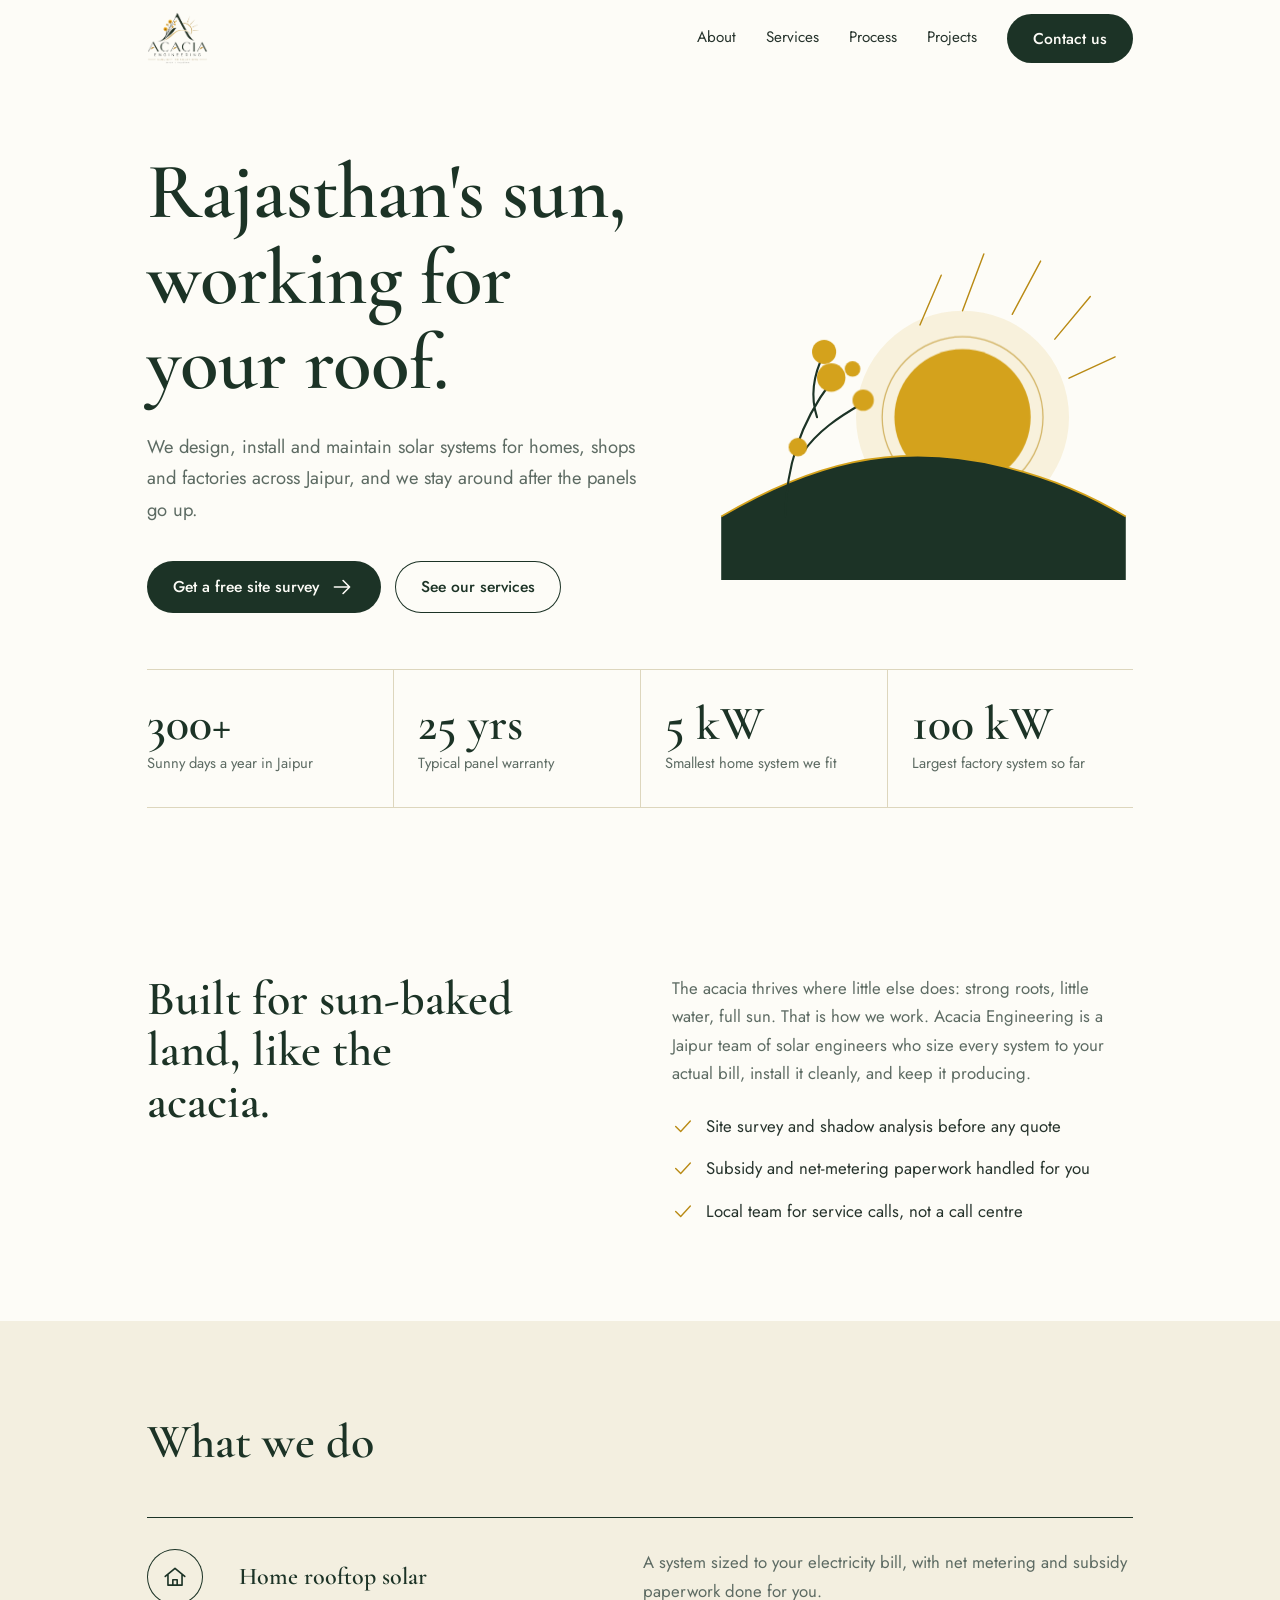
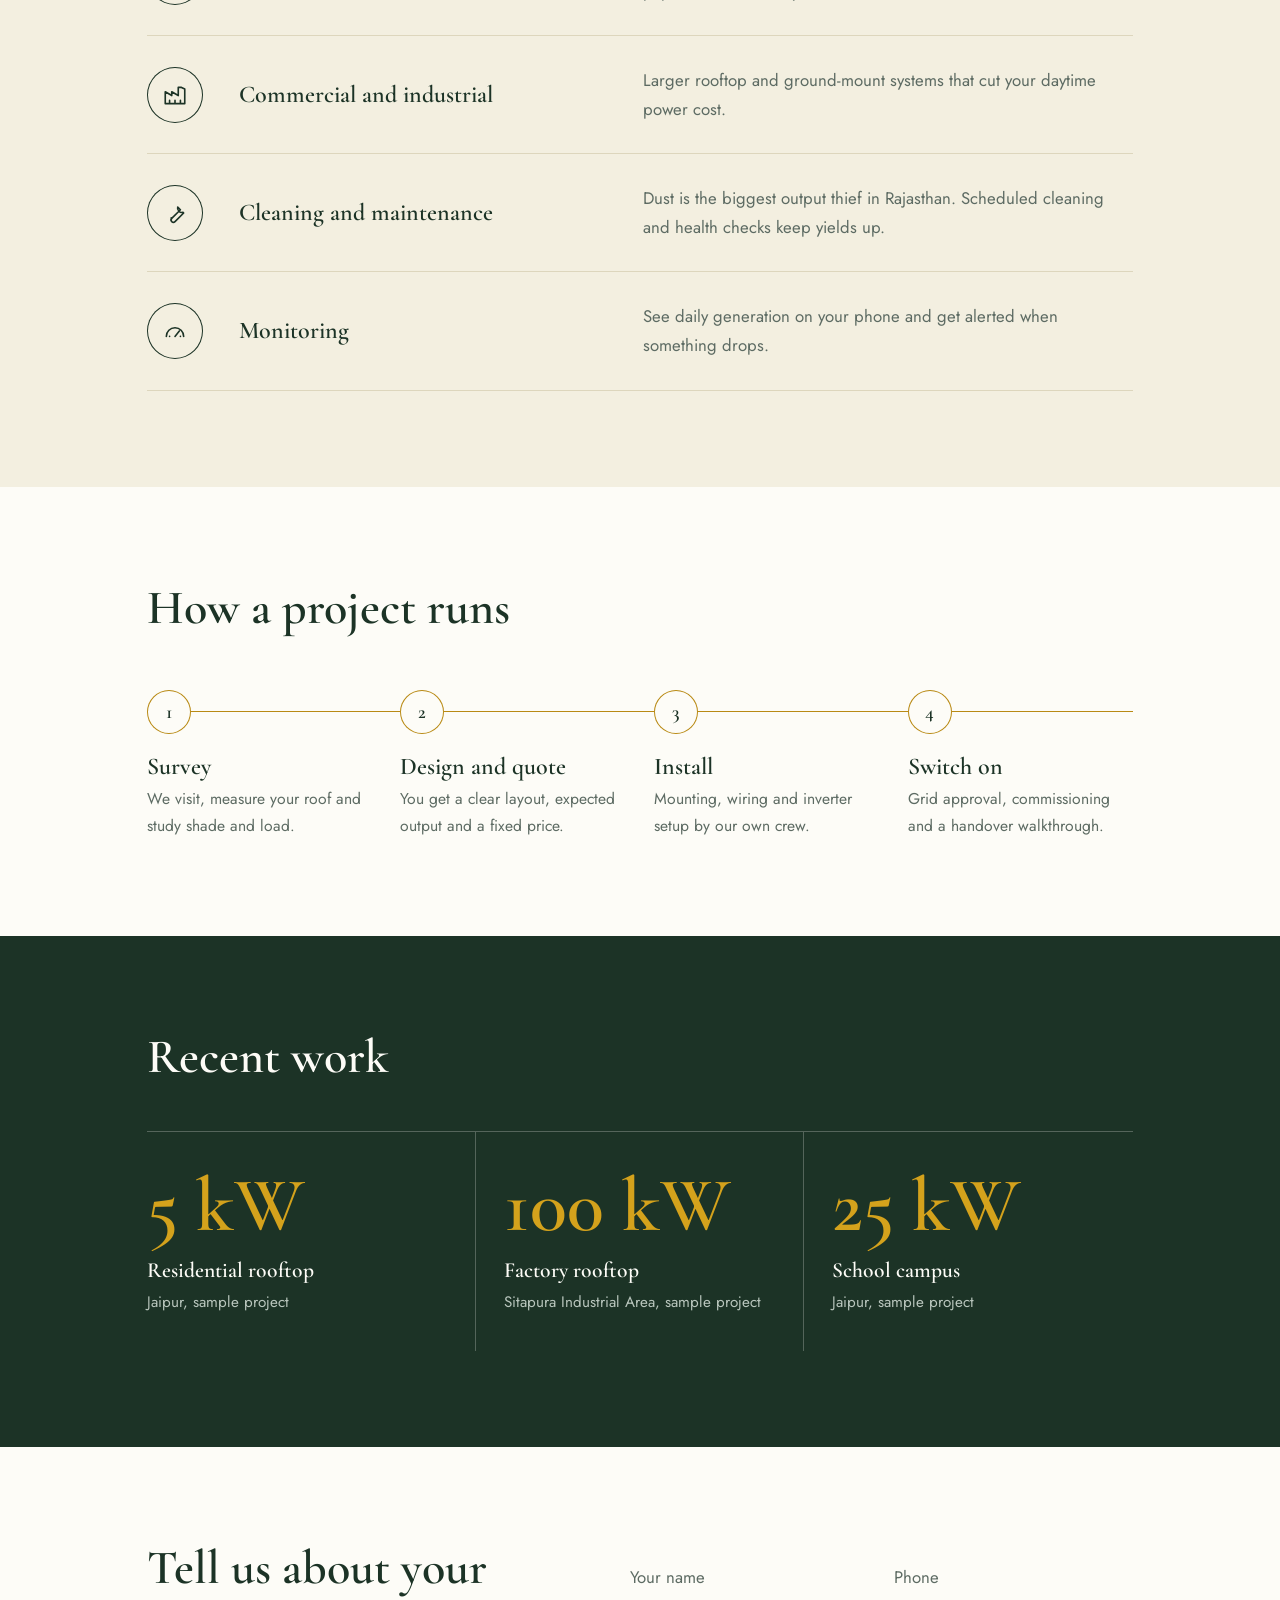
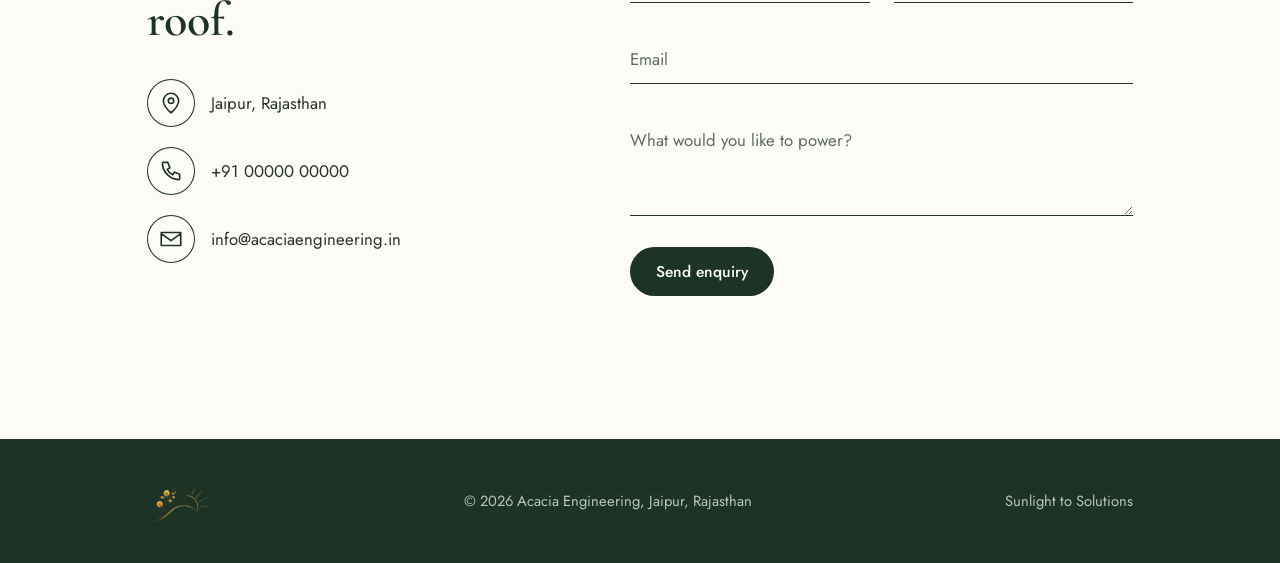
==== index.html @ 658b6051 "first commit" ====
<!doctype html>
<html lang="en">
  <head>
    <meta charset="UTF-8" />
    <meta name="viewport" content="width=device-width, initial-scale=1" />
    <title>Acacia Engineering | Solar Solutions in Jaipur</title>
    <meta
      name="description"
      content="Solar panel design, installation and maintenance in Jaipur, Rajasthan. Sunlight to Solutions."
    />
    <meta name="theme-color" content="#1c3326" />
    <link rel="icon" href="favicon.svg" type="image/svg+xml" />
    <link rel="icon" href="favicon.ico" sizes="any" />
    <link rel="icon" href="favicon-32.png" type="image/png" sizes="32x32" />
    <link rel="apple-touch-icon" href="logo.png" />
    <link rel="preconnect" href="https://fonts.googleapis.com" />
    <link rel="preconnect" href="https://fonts.gstatic.com" crossorigin />
    <link
      href="https://fonts.googleapis.com/css2?family=Cormorant+Garamond:wght@500;600;700&family=Jost:wght@400;500&display=swap"
      rel="stylesheet"
    />
    <style>
      :root {
        --green: #1c3326;
        --green2: #274635;
        --gold: #b98a14;
        --gold-l: #d4a21c;
        --cream: #fdfcf7;
        --sand: #f3efe0;
        --ink: #26332c;
        --muted: #5d6b63;
        --line: #ddd6bd;
        --serif: "Cormorant Garamond", Georgia, serif;
        --sans: "Jost", system-ui, sans-serif;
        --ease: cubic-bezier(0.2, 0.7, 0.2, 1);
      }
      * {
        box-sizing: border-box;
      }
      html {
        scroll-behavior: smooth;
        scroll-padding-top: 80px;
      }
      body {
        margin: 0;
        font: 400 1.05rem/1.7 var(--sans);
        color: var(--ink);
        background: var(--cream);
      }
      img {
        max-width: 100%;
      }
      a {
        color: inherit;
      }
      :focus-visible {
        outline: 2px solid var(--gold-l);
        outline-offset: 3px;
      }
      .wrap {
        max-width: 1140px;
        margin: auto;
        padding: 0 6%;
      }
      h1,
      h2,
      h3 {
        font-family: var(--serif);
        color: var(--green);
        line-height: 1.08;
        margin: 0;
      }
      h2 {
        font-size: clamp(2rem, 4vw, 3rem);
        font-weight: 600;
        max-width: 16ch;
      }
      h3 {
        font-size: 1.5rem;
        font-weight: 600;
      }
      section {
        padding: 96px 0;
      }
      svg.i {
        width: 26px;
        height: 26px;
        fill: none;
        stroke: currentColor;
        stroke-width: 1.5;
        stroke-linecap: round;
        stroke-linejoin: round;
      }

      /* header */
      header {
        position: fixed;
        inset: 0 0 auto 0;
        z-index: 10;
        transition:
          background 0.3s,
          box-shadow 0.3s;
      }
      header.solid {
        background: rgba(253, 252, 247, 0.88);
        backdrop-filter: blur(10px);
        box-shadow: 0 1px 0 var(--line);
      }
      .bar {
        display: flex;
        align-items: center;
        justify-content: space-between;
        height: 76px;
      }
      .bar img {
        height: 52px;
        width: auto;
        display: block;
      }
      nav {
        display: flex;
        align-items: center;
        gap: 30px;
      }
      nav a {
        text-decoration: none;
        font-size: 0.95rem;
        position: relative;
        padding: 4px 0;
      }
      nav a:not(.btn)::after {
        content: "";
        position: absolute;
        left: 0;
        bottom: 0;
        width: 100%;
        height: 1px;
        background: var(--gold);
        transform: scaleX(0);
        transform-origin: left;
        transition: transform 0.3s var(--ease);
      }
      nav a:not(.btn):hover::after {
        transform: scaleX(1);
      }
      .btn {
        display: inline-flex;
        align-items: center;
        gap: 10px;
        background: var(--green);
        color: var(--cream);
        padding: 13px 26px;
        border-radius: 999px;
        border: 0;
        font: 500 0.98rem var(--sans);
        text-decoration: none;
        cursor: pointer;
        transition:
          background 0.25s,
          transform 0.25s var(--ease);
      }
      .btn:hover {
        background: var(--gold);
        transform: translateY(-2px);
      }
      .btn.ghost {
        background: transparent;
        color: var(--green);
        box-shadow: inset 0 0 0 1px var(--green);
      }
      .btn.ghost:hover {
        background: var(--green);
        color: var(--cream);
      }
      .menu {
        display: none;
        background: none;
        border: 0;
        width: 44px;
        height: 44px;
        cursor: pointer;
        color: var(--green);
      }

      /* hero */
      #hero {
        padding: 150px 0 70px;
        overflow: hidden;
      }
      .hero-grid {
        display: grid;
        grid-template-columns: 1.1fr 0.9fr;
        gap: 40px;
        align-items: center;
      }
      #hero h1 {
        font-size: clamp(2.8rem, 6.2vw, 5.2rem);
        font-weight: 600;
        letter-spacing: -0.01em;
      }
      #hero p {
        max-width: 46ch;
        color: var(--muted);
        font-size: 1.15rem;
        margin: 24px 0 36px;
      }
      .cta {
        display: flex;
        flex-wrap: wrap;
        gap: 14px;
      }
      .in {
        opacity: 0;
        transform: translateY(18px);
        animation: in 0.9s var(--ease) forwards;
        animation-delay: calc(var(--d, 0) * 140ms + 200ms);
      }
      @keyframes in {
        to {
          opacity: 1;
          transform: none;
        }
      }
      .art {
        width: 100%;
        height: auto;
        display: block;
      }
      .art .sun {
        transform-origin: 50% 100%;
        animation: rise 2.2s var(--ease) 0.3s both;
      }
      @keyframes rise {
        from {
          transform: translateY(120px);
          opacity: 0;
        }
        to {
          transform: none;
          opacity: 1;
        }
      }
      .art .ray {
        stroke-dasharray: 90;
        stroke-dashoffset: 90;
        animation: draw 1s var(--ease) forwards;
        animation-delay: calc(1.6s + var(--r) * 90ms);
      }
      @keyframes draw {
        to {
          stroke-dashoffset: 0;
        }
      }
      .art .glow {
        animation: pulse 5s ease-in-out 3s infinite;
      }
      @keyframes pulse {
        50% {
          transform: scale(1.04);
          opacity: 0.8;
        }
      }
      .art .glow,
      .art .sun {
        transform-box: fill-box;
      }
      .art .stem {
        stroke-dasharray: 400;
        stroke-dashoffset: 400;
        animation: draw 2s var(--ease) 1s forwards;
      }
      .art .bud {
        transform-box: fill-box;
        transform-origin: center;
        animation: pop 0.6s var(--ease) both;
        animation-delay: calc(2s + var(--b) * 160ms);
      }
      @keyframes pop {
        from {
          transform: scale(0);
        }
        to {
          transform: scale(1);
        }
      }

      /* stats */
      .stats {
        display: grid;
        grid-template-columns: repeat(4, 1fr);
        border-top: 1px solid var(--line);
        border-bottom: 1px solid var(--line);
      }
      .stat {
        padding: 30px 24px;
        border-left: 1px solid var(--line);
      }
      .stat:first-child {
        border-left: 0;
        padding-left: 0;
      }
      .stat b {
        display: block;
        font: 600 clamp(2rem, 4vw, 3rem)/1 var(--serif);
        color: var(--green);
      }
      .stat span {
        font-size: 0.92rem;
        color: var(--muted);
      }

      /* about */
      .about {
        display: grid;
        grid-template-columns: 1fr 1fr;
        gap: 64px;
        align-items: start;
      }
      .about p {
        color: var(--muted);
        margin: 0 0 24px;
      }
      .ticks {
        list-style: none;
        margin: 0;
        padding: 0;
        display: grid;
        gap: 14px;
      }
      .ticks li {
        display: flex;
        gap: 12px;
        align-items: flex-start;
      }
      .ticks svg {
        flex: none;
        width: 22px;
        height: 22px;
        margin-top: 3px;
        color: var(--gold);
      }

      /* services */
      #services {
        background: var(--sand);
      }
      .head {
        display: flex;
        justify-content: space-between;
        align-items: end;
        gap: 30px;
        margin-bottom: 48px;
      }
      .rows {
        border-top: 1px solid var(--green);
      }
      .row {
        display: grid;
        grid-template-columns: 64px 1fr 1.3fr;
        gap: 28px;
        align-items: center;
        padding: 30px 0;
        border-bottom: 1px solid var(--line);
        position: relative;
      }
      .row::before {
        content: "";
        position: absolute;
        left: 0;
        bottom: -1px;
        height: 2px;
        width: 100%;
        background: var(--gold);
        transform: scaleX(0);
        transform-origin: left;
        transition: transform 0.5s var(--ease);
      }
      .row:hover::before {
        transform: scaleX(1);
      }
      .ico {
        width: 56px;
        height: 56px;
        border-radius: 50%;
        display: grid;
        place-items: center;
        color: var(--green);
        box-shadow: inset 0 0 0 1px var(--green);
        transition:
          background 0.3s,
          color 0.3s,
          transform 0.4s var(--ease);
      }
      .row:hover .ico {
        background: var(--green);
        color: var(--gold-l);
        transform: rotate(-8deg) scale(1.06);
      }
      .row p {
        margin: 0;
        color: var(--muted);
      }

      /* process */
      .steps {
        display: grid;
        grid-template-columns: repeat(4, 1fr);
        gap: 28px;
        position: relative;
        margin-top: 56px;
      }
      .steps::before {
        content: "";
        position: absolute;
        top: 21px;
        left: 0;
        height: 1px;
        width: 100%;
        background: var(--gold);
        transform: scaleX(0);
        transform-origin: left;
        transition: transform 1.6s var(--ease);
      }
      .steps.go::before {
        transform: scaleX(1);
      }
      .dot {
        width: 44px;
        height: 44px;
        border-radius: 50%;
        background: var(--cream);
        box-shadow: inset 0 0 0 1px var(--gold);
        display: grid;
        place-items: center;
        font: 600 1.2rem var(--serif);
        color: var(--green);
        position: relative;
        margin-bottom: 20px;
      }
      .step p {
        margin: 6px 0 0;
        color: var(--muted);
        font-size: 0.98rem;
      }

      /* projects */
      #projects {
        background: var(--green);
        color: var(--cream);
      }
      #projects h2 {
        color: var(--cream);
      }
      .proj {
        display: grid;
        grid-template-columns: repeat(3, 1fr);
        gap: 0;
        margin-top: 48px;
        border-top: 1px solid rgba(253, 252, 247, 0.25);
      }
      .p {
        padding: 36px 28px 36px 0;
        border-right: 1px solid rgba(253, 252, 247, 0.25);
        padding-left: 28px;
      }
      .p:first-child {
        padding-left: 0;
      }
      .p:last-child {
        border-right: 0;
      }
      .p b {
        display: block;
        font: 600 clamp(3rem, 6vw, 4.8rem)/1 var(--serif);
        color: var(--gold-l);
        transition: transform 0.5s var(--ease);
      }
      .p:hover b {
        transform: translateX(8px);
      }
      .p h3 {
        color: var(--cream);
        margin: 14px 0 4px;
        font-size: 1.35rem;
      }
      .p span {
        color: #b9c6bd;
        font-size: 0.95rem;
      }

      /* contact */
      .contact {
        display: grid;
        grid-template-columns: 0.9fr 1.1fr;
        gap: 72px;
      }
      .info {
        list-style: none;
        padding: 0;
        margin: 32px 0 0;
        display: grid;
        gap: 20px;
      }
      .info li {
        display: flex;
        gap: 16px;
        align-items: center;
      }
      .info .ico {
        width: 48px;
        height: 48px;
        flex: none;
      }
      .info a {
        text-decoration: none;
      }
      .info a:hover {
        color: var(--gold);
      }
      form {
        display: grid;
        gap: 22px;
      }
      .f {
        position: relative;
      }
      .f input,
      .f textarea {
        width: 100%;
        padding: 22px 0 8px;
        border: 0;
        border-bottom: 1px solid var(--green);
        background: transparent;
        font: inherit;
        color: var(--ink);
        border-radius: 0;
      }
      .f textarea {
        resize: vertical;
        min-height: 110px;
      }
      .f label {
        position: absolute;
        left: 0;
        top: 20px;
        color: var(--muted);
        pointer-events: none;
        transition: all 0.25s var(--ease);
      }
      .f input:focus + label,
      .f textarea:focus + label,
      .f input:not(:placeholder-shown) + label,
      .f textarea:not(:placeholder-shown) + label {
        top: 0;
        font-size: 0.78rem;
        color: var(--gold);
      }
      .f input:focus,
      .f textarea:focus {
        outline: 0;
        border-bottom-color: var(--gold-l);
        box-shadow: 0 1px 0 var(--gold-l);
      }
      .two {
        display: grid;
        grid-template-columns: 1fr 1fr;
        gap: 24px;
      }
      .hp {
        position: absolute;
        left: -9999px;
      }
      #status {
        min-height: 1.6em;
        font-size: 0.98rem;
      }
      #status.ok {
        color: #2c6a43;
        animation: in 0.5s var(--ease);
      }
      #status.err {
        color: #a33b2f;
      }
      .btn[disabled] {
        opacity: 0.7;
        cursor: wait;
      }
      .spin {
        width: 16px;
        height: 16px;
        border: 2px solid rgba(255, 255, 255, 0.4);
        border-top-color: #fff;
        border-radius: 50%;
        animation: s 0.7s linear infinite;
        display: none;
      }
      .btn[disabled] .spin {
        display: inline-block;
      }
      @keyframes s {
        to {
          transform: rotate(360deg);
        }
      }

      footer {
        background: var(--green);
        color: #b9c6bd;
        padding: 40px 0;
        font-size: 0.92rem;
      }
      .foot {
        display: flex;
        justify-content: space-between;
        align-items: center;
        gap: 20px;
        flex-wrap: wrap;
      }
      .foot img {
        height: 44px;
        border-radius: 8px;
      }

      @media (max-width: 860px) {
        section {
          padding: 72px 0;
        }
        .menu {
          display: block;
        }
        nav {
          position: fixed;
          inset: 76px 0 auto 0;
          background: var(--cream);
          flex-direction: column;
          padding: 24px 6% 32px;
          gap: 20px;
          align-items: flex-start;
          border-bottom: 1px solid var(--line);
          transform: translateY(-130%);
          transition: transform 0.4s var(--ease);
        }
        nav.open {
          transform: none;
        }
        .hero-grid,
        .about,
        .contact {
          grid-template-columns: 1fr;
          gap: 40px;
        }
        #hero {
          padding-top: 120px;
        }
        .art {
          max-width: 420px;
          margin: auto;
        }
        .stats {
          grid-template-columns: 1fr 1fr;
        }
        .stat:nth-child(3) {
          border-left: 0;
          padding-left: 0;
        }
        .stat:nth-child(n + 3) {
          border-top: 1px solid var(--line);
        }
        .row {
          grid-template-columns: 56px 1fr;
          gap: 6px 20px;
        }
        .row p {
          grid-column: 2;
        }
        .steps {
          grid-template-columns: 1fr 1fr;
          gap: 36px 24px;
        }
        .steps::before {
          display: none;
        }
        .proj {
          grid-template-columns: 1fr;
        }
        .p {
          border-right: 0;
          border-bottom: 1px solid rgba(253, 252, 247, 0.25);
          padding: 28px 0;
        }
        .p:last-child {
          border-bottom: 0;
        }
        .two {
          grid-template-columns: 1fr;
        }
      }
      @media (prefers-reduced-motion: reduce) {
        *,
        *::before,
        *::after {
          animation: none !important;
          transition: none !important;
        }
        .in {
          opacity: 1;
          transform: none;
        }
        .art .ray,
        .art .stem {
          stroke-dashoffset: 0;
        }
        .steps::before {
          transform: none;
        }
      }
    </style>
  </head>
  <body>
    <header id="hdr">
      <div class="wrap bar">
        <a href="#hero" aria-label="Acacia Engineering home"
          ><img src="logo.png" alt="Acacia Engineering"
        /></a>
        <button
          class="menu"
          id="menu"
          aria-label="Open menu"
          aria-expanded="false"
        >
          <svg class="i" viewBox="0 0 24 24"><path d="M4 8h16M4 16h16" /></svg>
        </button>
        <nav id="nav"></nav>
      </div>
    </header>
    <main id="app"></main>
    <footer><div class="wrap foot" id="foot"></div></footer>

    <script>
      const WEB3FORMS_KEY = "256cba54-1b50-4651-88a6-61277aab19a9"; // free key from web3forms.com

      const ICON = {
        home: '<path d="M3 11.5 12 4l9 7.5M5.5 10v9.5h13V10M10 19.5v-5h4v5"/>',
        factory:
          '<path d="M3 20V9l6 3.5V9l6 3.5V5h3l3 1.5V20zM7 20v-3M12 20v-3M17 20v-3"/>',
        wrench:
          '<path d="M14.5 6.5a4 4 0 0 0 4.9 4.9L20 12l-8 8a2.1 2.1 0 0 1-3-3l8-8zM8.5 16.5l.01 0"/>',
        gauge: '<path d="M4 17a8 8 0 1 1 16 0M12 17l4-5M7 17h.01M17 17h.01"/>',
        pin: '<path d="M12 21s7-5.6 7-11a7 7 0 0 0-14 0c0 5.4 7 11 7 11zM12 12.5a2.5 2.5 0 1 0 0-5 2.5 2.5 0 0 0 0 5z"/>',
        phone:
          '<path d="M5 4h4l2 5-2.5 1.5a11 11 0 0 0 5 5L15 13l5 2v4a1 1 0 0 1-1 1A16 16 0 0 1 4 5a1 1 0 0 1 1-1z"/>',
        mail: '<path d="M3 6h18v12H3zM3 7l9 6.5L21 7"/>',
        check: '<path d="M4 12.5 9.5 18 20 6.5"/>',
        arrow: '<path d="M5 12h14M13 6l6 6-6 6"/>',
      };
      const ic = (n) =>
        `<svg class="i" viewBox="0 0 24 24" aria-hidden="true">${ICON[n] || ""}</svg>`;
      const esc = (s) =>
        String(s).replace(
          /[&<>"]/g,
          (c) => ({ "&": "&amp;", "<": "&lt;", ">": "&gt;", '"': "&quot;" })[c],
        );

      fetch("content.json")
        .then((r) => r.json())
        .then(build)
        .catch((e) => {
          document.getElementById("app").innerHTML =
            '<p class="wrap" style="padding-top:140px">Could not load content.json. Open the site through a web server, not by double-clicking the file.</p>';
          console.error(e);
        });

      const rays = [
        [300, 140, 330, 70],
        [360, 120, 390, 40],
        [430, 125, 470, 50],
        [490, 160, 540, 100],
        [510, 215, 575, 185],
      ];
      const art = `<svg class="art" viewBox="0 0 600 560" role="img" aria-label="Sun rising over a hill with acacia blossoms">
 <circle class="glow" cx="360" cy="330" r="150" fill="#d4a21c" opacity=".12"/>
 <g class="sun"><circle cx="360" cy="330" r="96" fill="#d4a21c"/><circle cx="360" cy="330" r="96" fill="none" stroke="#b98a14" stroke-width="1.5" transform="scale(1.18)" transform-origin="360 330" opacity=".6"/></g>
 ${rays.map((r, i) => `<line class="ray" style="--r:${i}" x1="${r[0]}" y1="${r[1] + 60}" x2="${r[2]}" y2="${r[3] + 60}" stroke="#b98a14" stroke-width="2" stroke-linecap="round"/>`).join("")}
 <path d="M20 470C140 400 260 360 420 400c70 18 120 40 170 70V560H20z" fill="#1c3326"/>
 <path d="M20 470C140 400 260 360 420 400c70 18 120 40 170 70" fill="none" stroke="#d4a21c" stroke-width="2.5"/>
 <path class="stem" d="M110 470C112 400 130 340 175 280M135 380c20-30 50-50 85-70M155 330c-10-30-5-60 10-90" fill="none" stroke="#1c3326" stroke-width="3" stroke-linecap="round"/>
 ${[
   [175, 274, 20],
   [220, 306, 15],
   [165, 238, 17],
   [128, 372, 13],
   [205, 262, 11],
 ]
   .map(
     (b, i) =>
       `<circle class="bud" style="--b:${i}" cx="${b[0]}" cy="${b[1]}" r="${b[2]}" fill="#d4a21c"/>`,
   )
   .join("")}
</svg>`;

      function build(d) {
        const c = d.company;
        document.title = `${c.name} | ${c.tagline}`;
        const S = [
          {
            id: "hero",
            html: `<div class="wrap hero-grid"><div>
     <h1 class="in" style="--d:0">${esc(d.hero.title)}</h1>
     <p class="in" style="--d:1">${esc(d.hero.subtitle)}</p>
     <div class="cta in" style="--d:2"><a class="btn" href="#contact">${esc(d.hero.cta)} ${ic("arrow")}</a><a class="btn ghost" href="#services">${esc(d.hero.cta2)}</a></div></div>
     <div>${art}</div></div>
     <div class="wrap" style="margin-top:56px"><div class="stats">${d.stats.map((s) => `<div class="stat"><b data-to="${s.value}" data-suf="${esc(s.suffix)}">0${esc(s.suffix)}</b><span>${esc(s.label)}</span></div>`).join("")}</div></div>`,
          },
          {
            id: "about",
            nav: "About",
            html: `<div class="wrap about"><h2>${esc(d.about.title)}</h2><div><p>${esc(d.about.text)}</p><ul class="ticks">${d.about.points.map((p) => `<li>${ic("check")}<span>${esc(p)}</span></li>`).join("")}</ul></div></div>`,
          },
          {
            id: "services",
            nav: "Services",
            html: `<div class="wrap"><div class="head"><h2>${esc(d.services.title)}</h2></div><div class="rows">${d.services.items.map((i) => `<div class="row"><div class="ico">${ic(i.icon)}</div><h3>${esc(i.name)}</h3><p>${esc(i.desc)}</p></div>`).join("")}</div></div>`,
          },
          {
            id: "process",
            nav: "Process",
            html: `<div class="wrap"><h2>${esc(d.process.title)}</h2><div class="steps" id="steps">${d.process.items.map((s, i) => `<div class="step"><div class="dot">${i + 1}</div><h3>${esc(s.name)}</h3><p>${esc(s.desc)}</p></div>`).join("")}</div></div>`,
          },
          {
            id: "projects",
            nav: "Projects",
            html: `<div class="wrap"><h2>${esc(d.projects.title)}</h2><div class="proj">${d.projects.items.map((p) => `<div class="p"><b>${esc(p.size)}</b><h3>${esc(p.name)}</h3><span>${esc(p.detail)}</span></div>`).join("")}</div></div>`,
          },
          {
            id: "contact",
            nav: "Contact",
            html: `<div class="wrap contact"><div><h2>Tell us about your roof.</h2>
     <ul class="info"><li><span class="ico">${ic("pin")}</span><span>${esc(c.location)}</span></li>
     <li><span class="ico">${ic("phone")}</span><a href="tel:${esc(c.phone.replace(/\s/g, ""))}">${esc(c.phone)}</a></li>
     <li><span class="ico">${ic("mail")}</span><a href="mailto:${esc(c.email)}">${esc(c.email)}</a></li></ul></div>
     <form id="form" novalidate>
      <div class="two"><div class="f"><input id="n" name="name" placeholder=" " required autocomplete="name"><label for="n">Your name</label></div>
      <div class="f"><input id="p" name="phone" placeholder=" " autocomplete="tel"><label for="p">Phone</label></div></div>
      <div class="f"><input id="e" name="email" type="email" placeholder=" " required autocomplete="email"><label for="e">Email</label></div>
      <div class="f"><textarea id="m" name="message" placeholder=" " required></textarea><label for="m">What would you like to power?</label></div>
      <input class="hp" type="checkbox" name="botcheck" tabindex="-1" autocomplete="off" aria-hidden="true">
      <div><button class="btn" type="submit"><span class="spin"></span><span id="bt">Send enquiry</span></button></div>
      <div id="status" role="status" aria-live="polite"></div></form></div>`,
          },
        ];
        const app = document.getElementById("app");
        S.forEach((s) => {
          const el = document.createElement("section");
          el.id = s.id;
          el.innerHTML = s.html;
          app.appendChild(el);
        });
        document.getElementById("nav").innerHTML =
          S.filter((s) => s.nav && s.id !== "contact")
            .map((s) => `<a href="#${s.id}">${s.nav}</a>`)
            .join("") + `<a class="btn" href="#contact">Contact us</a>`;
        document.getElementById("foot").innerHTML =
          `<img src="mark.png" alt=""><span>© ${new Date().getFullYear()} ${esc(c.name)}, ${esc(c.location)}</span><span>${esc(c.tagline)}</span>`;
        wire();
      }

      function wire() {
        const hdr = document.getElementById("hdr"),
          nav = document.getElementById("nav"),
          menu = document.getElementById("menu");
        const onS = () => hdr.classList.toggle("solid", scrollY > 20);
        onS();
        addEventListener("scroll", onS, { passive: true });
        menu.onclick = () => {
          const o = nav.classList.toggle("open");
          menu.setAttribute("aria-expanded", o);
        };
        nav.addEventListener("click", (e) => {
          if (e.target.closest("a")) nav.classList.remove("open");
        });

        // count-up stats once visible
        const reduce = matchMedia("(prefers-reduced-motion: reduce)").matches;
        const io = new IntersectionObserver(
          (es) =>
            es.forEach((en) => {
              if (!en.isIntersecting) return;
              io.unobserve(en.target);
              if (en.target.id === "steps") {
                en.target.classList.add("go");
                return;
              }
              const el = en.target,
                to = +el.dataset.to,
                suf = el.dataset.suf;
              if (reduce) {
                el.textContent = to + suf;
                return;
              }
              const t0 = performance.now();
              (function f(t) {
                const p = Math.min((t - t0) / 1400, 1);
                el.textContent =
                  Math.round(to * (1 - Math.pow(1 - p, 3))) + suf;
                if (p < 1) requestAnimationFrame(f);
              })(t0);
            }),
          { threshold: 0.6 },
        );
        document.querySelectorAll("[data-to]").forEach((e) => io.observe(e));
        io.observe(document.getElementById("steps"));
        document.getElementById("form").addEventListener("submit", send);
      }

      async function send(e) {
        e.preventDefault();
        const f = e.target,
          st = document.getElementById("status"),
          b = f.querySelector("button"),
          bt = document.getElementById("bt");
        st.className = "";
        if (
          !f.name.value.trim() ||
          !f.email.checkValidity() ||
          !f.email.value ||
          !f.message.value.trim()
        ) {
          st.className = "err";
          st.textContent =
            "Please add your name, a valid email and a short message.";
          return;
        }
        const data = Object.fromEntries(new FormData(f));
        data.access_key = WEB3FORMS_KEY;
        data.subject = "New enquiry from acaciaengineering.in";
        b.disabled = true;
        bt.textContent = "Sending";
        try {
          const r = await fetch("https://api.web3forms.com/submit", {
            method: "POST",
            headers: { "Content-Type": "application/json" },
            body: JSON.stringify(data),
          });
          const j = await r.json();
          if (j.success) {
            st.className = "ok";
            st.textContent =
              "Thank you. We have your enquiry and will call you within one working day.";
            f.reset();
          } else {
            st.className = "err";
            st.textContent =
              "The message did not send. Please email us directly.";
          }
        } catch (_) {
          st.className = "err";
          st.textContent =
            "No connection. Please check your internet and try again.";
        }
        b.disabled = false;
        bt.textContent = "Send enquiry";
      }
    </script>
  </body>
</html>
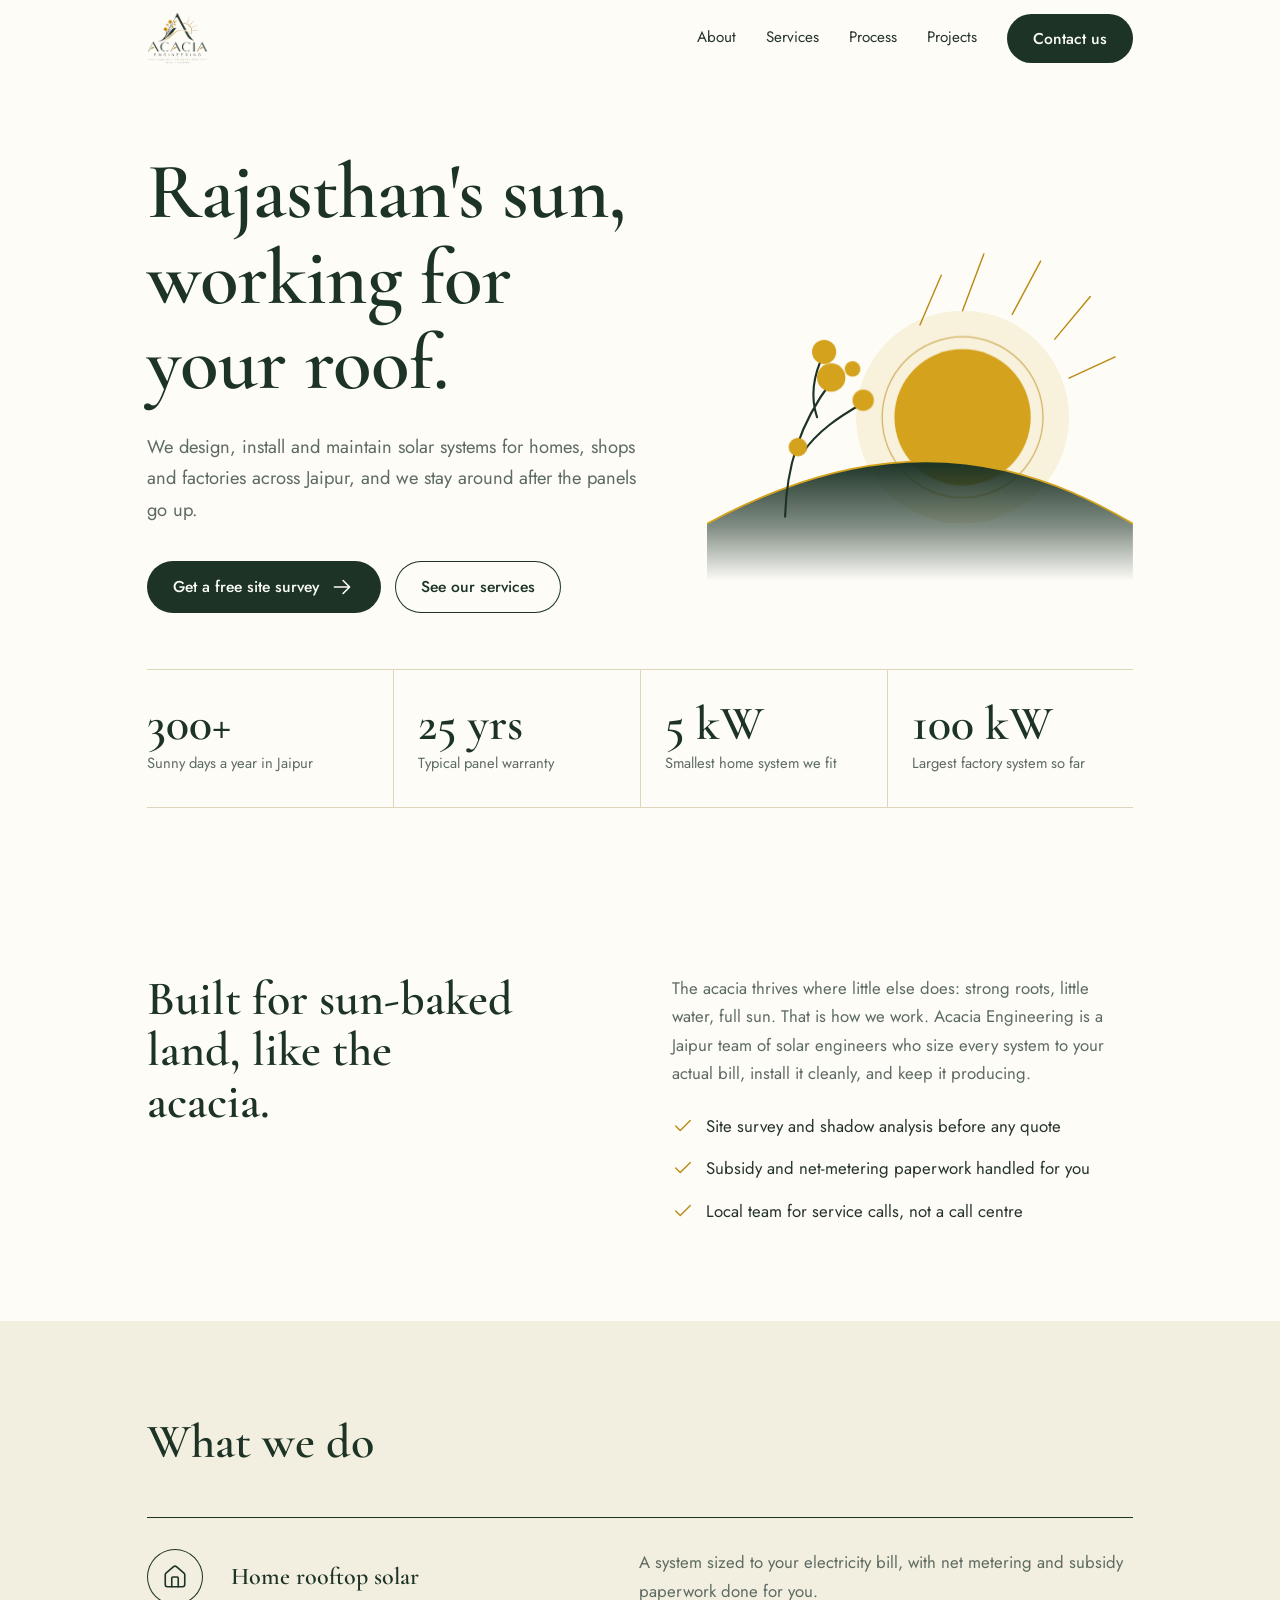
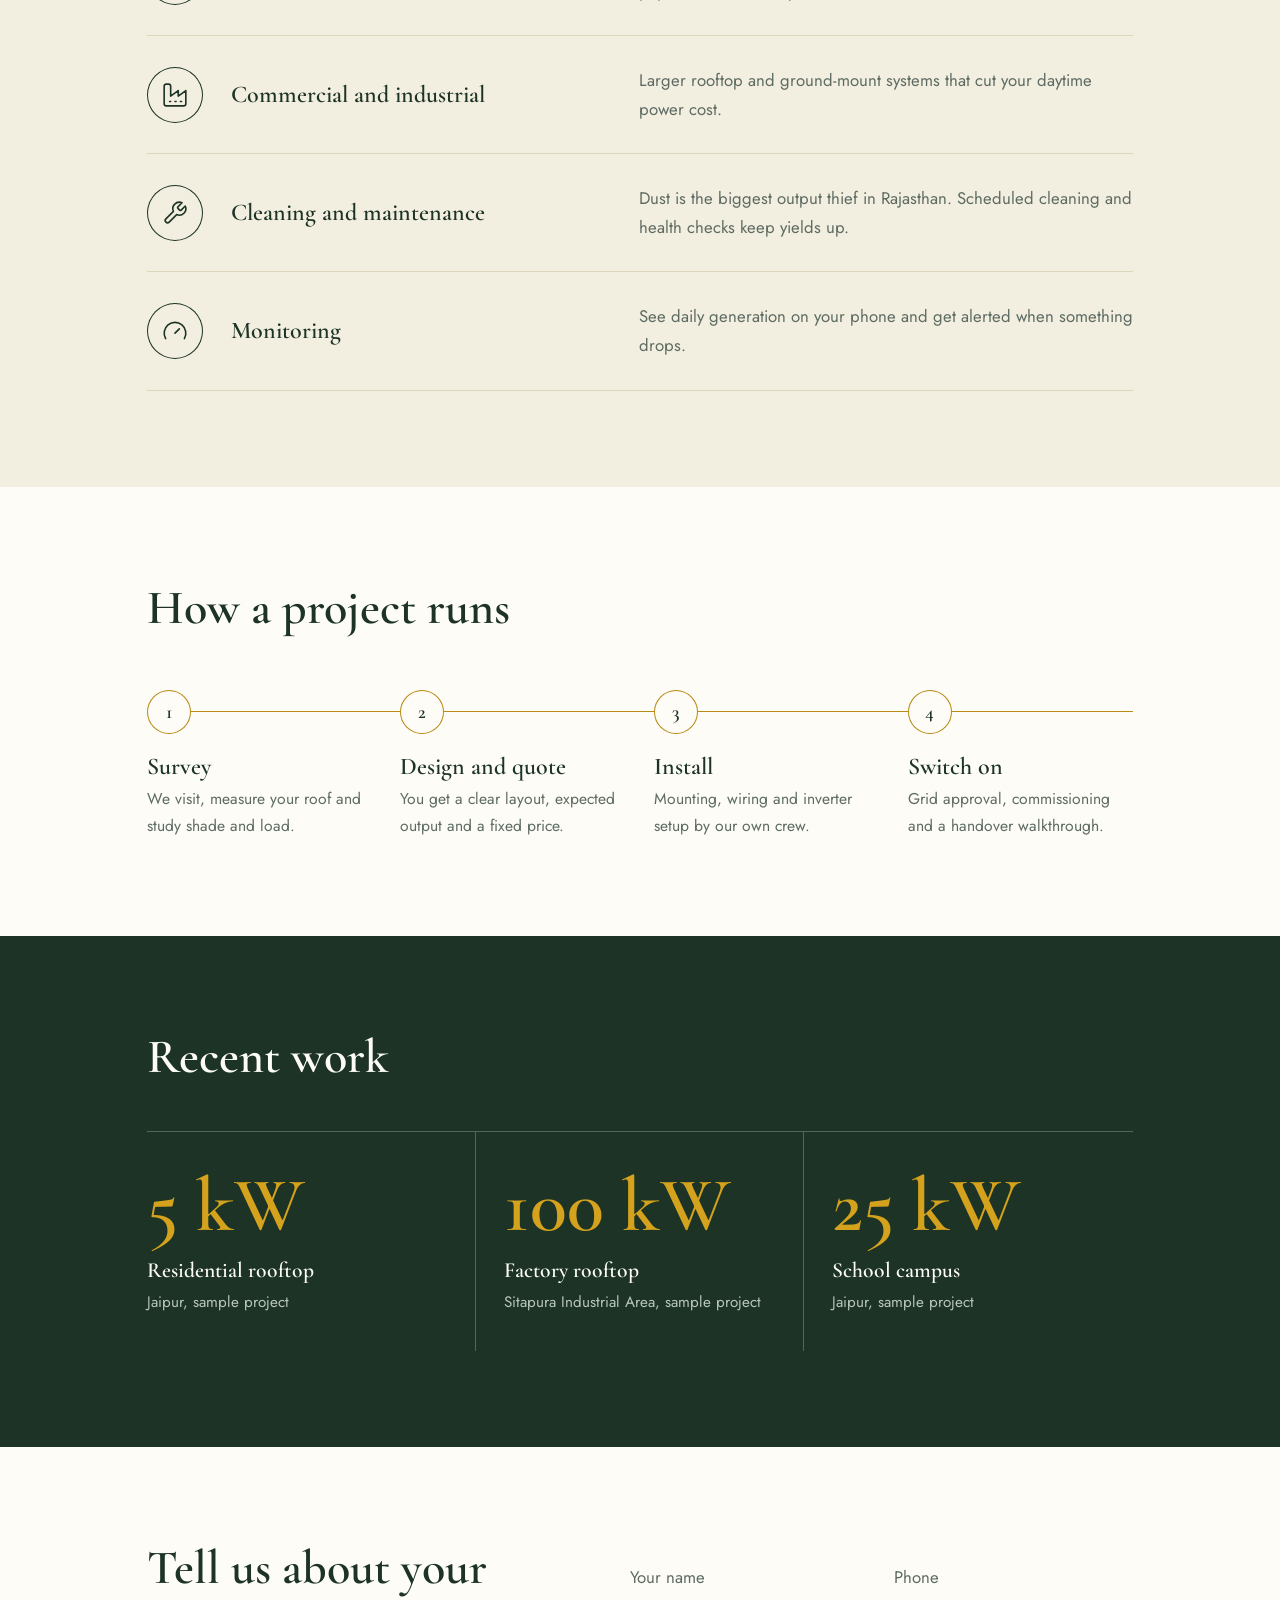
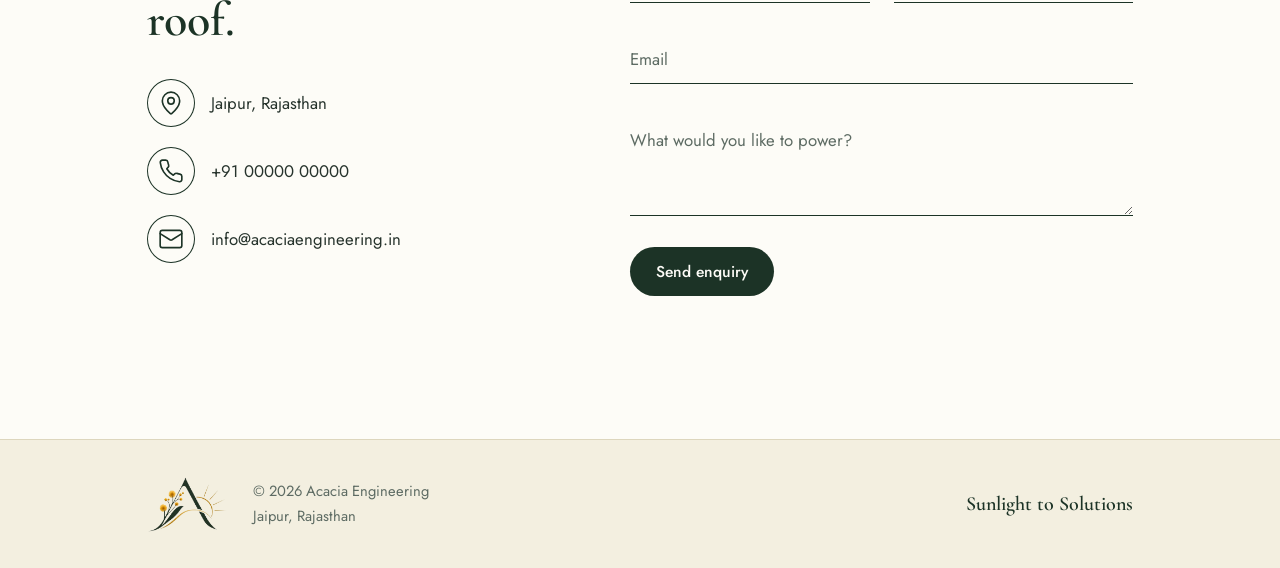
==== commit 63d48af4: "second commit" ====
--- a/index.html
+++ b/index.html
@@ -12,7 +12,7 @@
     <link rel="icon" href="favicon.svg" type="image/svg+xml" />
     <link rel="icon" href="favicon.ico" sizes="any" />
     <link rel="icon" href="favicon-32.png" type="image/png" sizes="32x32" />
-    <link rel="apple-touch-icon" href="logo.png" />
+    <link rel="apple-touch-icon" href="apple-touch-icon.png" />
     <link rel="preconnect" href="https://fonts.googleapis.com" />
     <link rel="preconnect" href="https://fonts.gstatic.com" crossorigin />
     <link
@@ -85,6 +85,8 @@
       svg.i {
         width: 26px;
         height: 26px;
+        flex: none;
+        overflow: visible;
         fill: none;
         stroke: currentColor;
         stroke-width: 1.5;
@@ -97,14 +99,21 @@
         position: fixed;
         inset: 0 0 auto 0;
         z-index: 10;
-        transition:
-          background 0.3s,
-          box-shadow 0.3s;
-      }
-      header.solid {
-        background: rgba(253, 252, 247, 0.88);
+      }
+      header::before {
+        content: "";
+        position: absolute;
+        inset: 0;
+        background: rgba(253, 252, 247, 0.9);
         backdrop-filter: blur(10px);
         box-shadow: 0 1px 0 var(--line);
+        opacity: 0;
+        transition: opacity 0.3s;
+        z-index: -1;
+      }
+      header.solid::before,
+      header.open::before {
+        opacity: 1;
       }
       .bar {
         display: flex;
@@ -356,7 +365,7 @@
       }
       .row {
         display: grid;
-        grid-template-columns: 64px 1fr 1.3fr;
+        grid-template-columns: 56px 1fr;
         gap: 28px;
         align-items: center;
         padding: 30px 0;
@@ -375,10 +384,13 @@
         transform-origin: left;
         transition: transform 0.5s var(--ease);
       }
-      .row:hover::before {
-        transform: scaleX(1);
+      @media (hover: hover) {
+        .row:hover::before {
+          transform: scaleX(1);
+        }
       }
       .ico {
+        flex: none;
         width: 56px;
         height: 56px;
         border-radius: 50%;
@@ -391,12 +403,20 @@
           color 0.3s,
           transform 0.4s var(--ease);
       }
-      .row:hover .ico {
-        background: var(--green);
-        color: var(--gold-l);
-        transform: rotate(-8deg) scale(1.06);
-      }
-      .row p {
+      @media (hover: hover) {
+        .row:hover .ico {
+          background: var(--green);
+          color: var(--gold-l);
+          transform: rotate(-8deg) scale(1.06);
+        }
+      }
+      .tx {
+        display: grid;
+        grid-template-columns: 1fr 1.3fr;
+        gap: 12px 28px;
+        align-items: center;
+      }
+      .tx p {
         margin: 0;
         color: var(--muted);
       }
@@ -604,10 +624,11 @@
       }
 
       footer {
-        background: var(--green);
-        color: #b9c6bd;
-        padding: 40px 0;
+        background: var(--sand);
+        color: var(--muted);
+        padding: 36px 0;
         font-size: 0.92rem;
+        border-top: 1px solid var(--line);
       }
       .foot {
         display: flex;
@@ -616,9 +637,20 @@
         gap: 20px;
         flex-wrap: wrap;
       }
+      .foot {
+        display: grid;
+        grid-template-columns: auto 1fr auto;
+        align-items: center;
+        gap: 24px;
+      }
       .foot img {
-        height: 44px;
-        border-radius: 8px;
+        height: 56px;
+        width: auto;
+      }
+      .foot .tag {
+        font: 600 1.25rem var(--serif);
+        color: var(--green);
+        text-align: right;
       }
 
       @media (max-width: 860px) {
@@ -638,10 +670,18 @@
           align-items: flex-start;
           border-bottom: 1px solid var(--line);
           transform: translateY(-130%);
-          transition: transform 0.4s var(--ease);
+          visibility: hidden;
+          transition:
+            transform 0.4s var(--ease),
+            visibility 0s 0.4s;
+          z-index: -2;
         }
         nav.open {
           transform: none;
+          visibility: visible;
+          transition:
+            transform 0.4s var(--ease),
+            visibility 0s;
         }
         .hero-grid,
         .about,
@@ -667,11 +707,17 @@
           border-top: 1px solid var(--line);
         }
         .row {
-          grid-template-columns: 56px 1fr;
-          gap: 6px 20px;
-        }
-        .row p {
-          grid-column: 2;
+          align-items: start;
+          gap: 20px;
+          padding: 26px 0;
+        }
+        .tx {
+          grid-template-columns: 1fr;
+          gap: 6px;
+        }
+        .ico {
+          width: 52px;
+          height: 52px;
         }
         .steps {
           grid-template-columns: 1fr 1fr;
@@ -693,6 +739,13 @@
         }
         .two {
           grid-template-columns: 1fr;
+        }
+        .foot {
+          grid-template-columns: auto 1fr;
+        }
+        .foot .tag {
+          grid-column: 1/-1;
+          text-align: left;
         }
       }
       @media (prefers-reduced-motion: reduce) {
@@ -740,17 +793,17 @@
       const WEB3FORMS_KEY = "256cba54-1b50-4651-88a6-61277aab19a9"; // free key from web3forms.com
 
       const ICON = {
-        home: '<path d="M3 11.5 12 4l9 7.5M5.5 10v9.5h13V10M10 19.5v-5h4v5"/>',
+        home: '<path d="M15 21v-8a1 1 0 0 0-1-1h-4a1 1 0 0 0-1 1v8"/><path d="M3 10a2 2 0 0 1 .7-1.5l7-6a2 2 0 0 1 2.6 0l7 6A2 2 0 0 1 21 10v9a2 2 0 0 1-2 2H5a2 2 0 0 1-2-2z"/>',
         factory:
-          '<path d="M3 20V9l6 3.5V9l6 3.5V5h3l3 1.5V20zM7 20v-3M12 20v-3M17 20v-3"/>',
+          '<path d="M2 20a2 2 0 0 0 2 2h16a2 2 0 0 0 2-2V8l-7 5V8l-7 5V4a2 2 0 0 0-2-2H4a2 2 0 0 0-2 2z"/><path d="M17 18h1M12 18h1M7 18h1"/>',
         wrench:
-          '<path d="M14.5 6.5a4 4 0 0 0 4.9 4.9L20 12l-8 8a2.1 2.1 0 0 1-3-3l8-8zM8.5 16.5l.01 0"/>',
-        gauge: '<path d="M4 17a8 8 0 1 1 16 0M12 17l4-5M7 17h.01M17 17h.01"/>',
-        pin: '<path d="M12 21s7-5.6 7-11a7 7 0 0 0-14 0c0 5.4 7 11 7 11zM12 12.5a2.5 2.5 0 1 0 0-5 2.5 2.5 0 0 0 0 5z"/>',
+          '<path d="M14.7 6.3a1 1 0 0 0 0 1.4l1.6 1.6a1 1 0 0 0 1.4 0l3.77-3.77a6 6 0 0 1-7.94 7.94l-6.91 6.91a2.12 2.12 0 0 1-3-3l6.91-6.91a6 6 0 0 1 7.94-7.94z"/>',
+        gauge: '<path d="m12 14 4-4"/><path d="M3.34 19a10 10 0 1 1 17.32 0"/>',
+        pin: '<path d="M20 10c0 4.99-5.54 10.19-7.4 11.8a1 1 0 0 1-1.2 0C9.54 20.19 4 14.99 4 10a8 8 0 0 1 16 0"/><circle cx="12" cy="10" r="3"/>',
         phone:
-          '<path d="M5 4h4l2 5-2.5 1.5a11 11 0 0 0 5 5L15 13l5 2v4a1 1 0 0 1-1 1A16 16 0 0 1 4 5a1 1 0 0 1 1-1z"/>',
-        mail: '<path d="M3 6h18v12H3zM3 7l9 6.5L21 7"/>',
-        check: '<path d="M4 12.5 9.5 18 20 6.5"/>',
+          '<path d="M22 16.9v3a2 2 0 0 1-2.2 2 19.8 19.8 0 0 1-8.6-3.1 19.5 19.5 0 0 1-6-6A19.8 19.8 0 0 1 2.1 4.2 2 2 0 0 1 4.1 2h3a2 2 0 0 1 2 1.7c.1 1 .4 1.9.7 2.8a2 2 0 0 1-.5 2.1L8.1 9.9a16 16 0 0 0 6 6l1.3-1.3a2 2 0 0 1 2.1-.4c.9.3 1.8.6 2.8.7a2 2 0 0 1 1.7 2z"/>',
+        mail: '<rect x="2" y="4" width="20" height="16" rx="2"/><path d="m22 7-8.97 5.7a2 2 0 0 1-2.06 0L2 7"/>',
+        check: '<path d="M20 6 9 17l-5-5"/>',
         arrow: '<path d="M5 12h14M13 6l6 6-6 6"/>',
       };
       const ic = (n) =>
@@ -781,8 +834,9 @@
  <circle class="glow" cx="360" cy="330" r="150" fill="#d4a21c" opacity=".12"/>
  <g class="sun"><circle cx="360" cy="330" r="96" fill="#d4a21c"/><circle cx="360" cy="330" r="96" fill="none" stroke="#b98a14" stroke-width="1.5" transform="scale(1.18)" transform-origin="360 330" opacity=".6"/></g>
  ${rays.map((r, i) => `<line class="ray" style="--r:${i}" x1="${r[0]}" y1="${r[1] + 60}" x2="${r[2]}" y2="${r[3] + 60}" stroke="#b98a14" stroke-width="2" stroke-linecap="round"/>`).join("")}
- <path d="M20 470C140 400 260 360 420 400c70 18 120 40 170 70V560H20z" fill="#1c3326"/>
- <path d="M20 470C140 400 260 360 420 400c70 18 120 40 170 70" fill="none" stroke="#d4a21c" stroke-width="2.5"/>
+ <defs><linearGradient id="hg" x1="0" y1="0" x2="0" y2="1"><stop offset="0" stop-color="#1c3326"/><stop offset=".55" stop-color="#1c3326" stop-opacity=".55"/><stop offset="1" stop-color="#1c3326" stop-opacity="0"/></linearGradient></defs>
+ <path d="M0 480C130 410 270 370 420 405c70 17 120 40 180 75V560H0z" fill="url(#hg)"/>
+ <path d="M0 480C130 410 270 370 420 405c70 17 120 40 180 75" fill="none" stroke="#d4a21c" stroke-width="2.5" stroke-linecap="round"/>
  <path class="stem" d="M110 470C112 400 130 340 175 280M135 380c20-30 50-50 85-70M155 330c-10-30-5-60 10-90" fill="none" stroke="#1c3326" stroke-width="3" stroke-linecap="round"/>
  ${[
    [175, 274, 20],
@@ -819,7 +873,7 @@
           {
             id: "services",
             nav: "Services",
-            html: `<div class="wrap"><div class="head"><h2>${esc(d.services.title)}</h2></div><div class="rows">${d.services.items.map((i) => `<div class="row"><div class="ico">${ic(i.icon)}</div><h3>${esc(i.name)}</h3><p>${esc(i.desc)}</p></div>`).join("")}</div></div>`,
+            html: `<div class="wrap"><div class="head"><h2>${esc(d.services.title)}</h2></div><div class="rows">${d.services.items.map((i) => `<div class="row"><div class="ico">${ic(i.icon)}</div><div class="tx"><h3>${esc(i.name)}</h3><p>${esc(i.desc)}</p></div></div>`).join("")}</div></div>`,
           },
           {
             id: "process",
@@ -860,7 +914,7 @@
             .map((s) => `<a href="#${s.id}">${s.nav}</a>`)
             .join("") + `<a class="btn" href="#contact">Contact us</a>`;
         document.getElementById("foot").innerHTML =
-          `<img src="mark.png" alt=""><span>© ${new Date().getFullYear()} ${esc(c.name)}, ${esc(c.location)}</span><span>${esc(c.tagline)}</span>`;
+          `<img src="mark.png" alt="Acacia Engineering mark"><span>© ${new Date().getFullYear()} ${esc(c.name)}<br>${esc(c.location)}</span><span class="tag">${esc(c.tagline)}</span>`;
         wire();
       }
 
@@ -873,10 +927,12 @@
         addEventListener("scroll", onS, { passive: true });
         menu.onclick = () => {
           const o = nav.classList.toggle("open");
+          hdr.classList.toggle("open", o);
           menu.setAttribute("aria-expanded", o);
         };
         nav.addEventListener("click", (e) => {
           if (e.target.closest("a")) nav.classList.remove("open");
+          hdr.classList.remove("open");
         });
 
         // count-up stats once visible
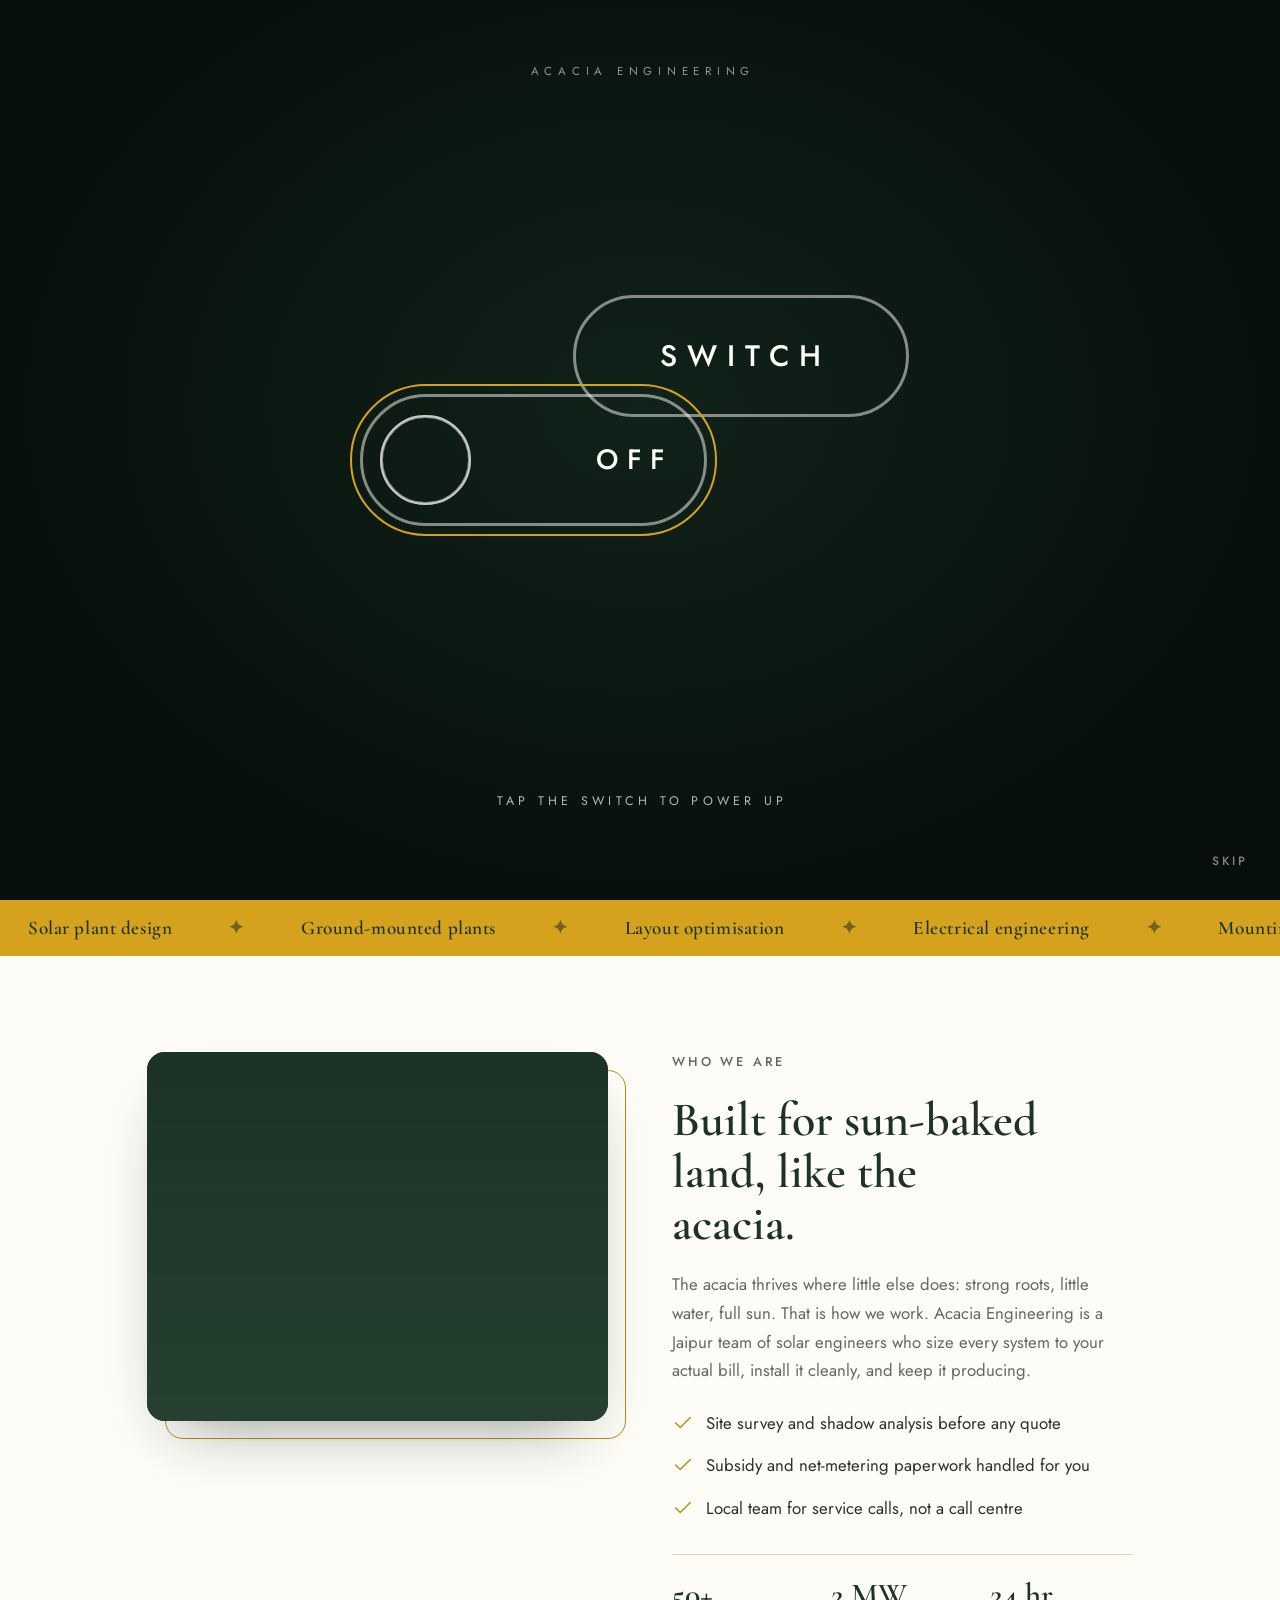
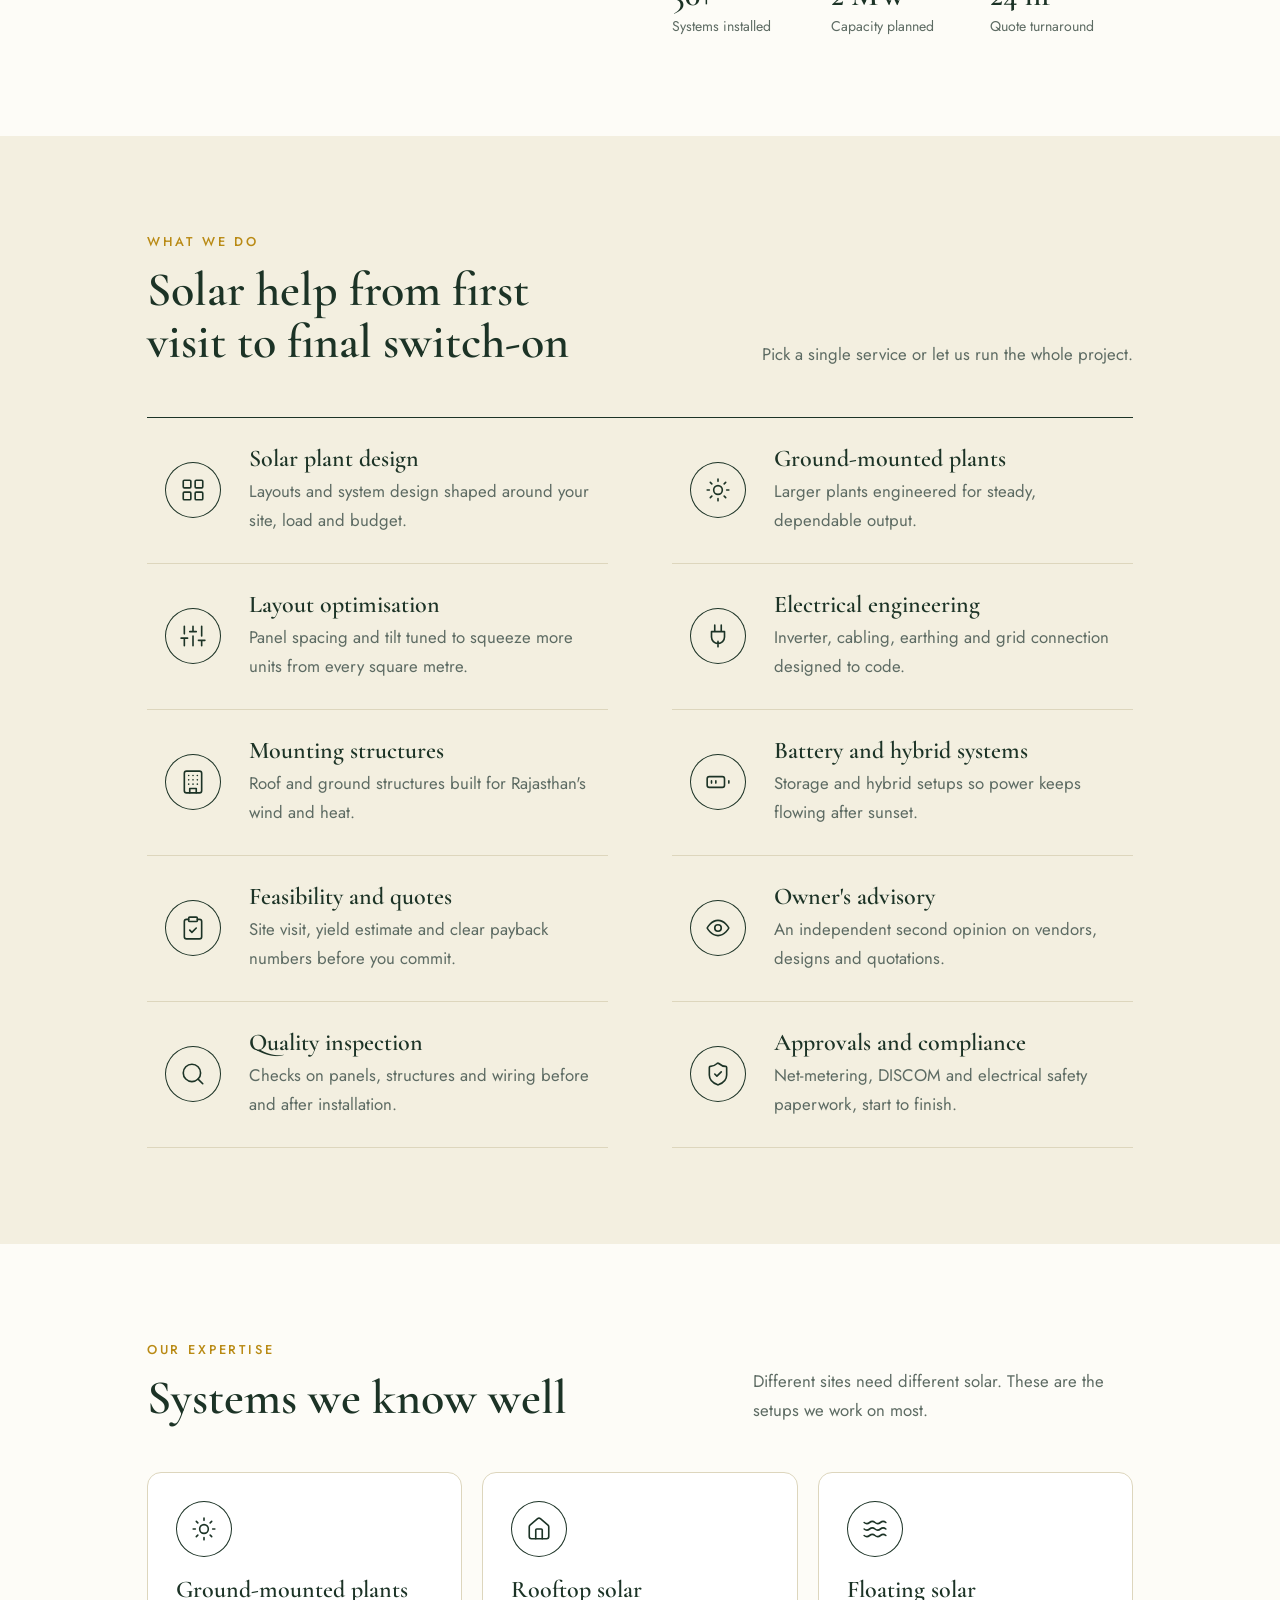
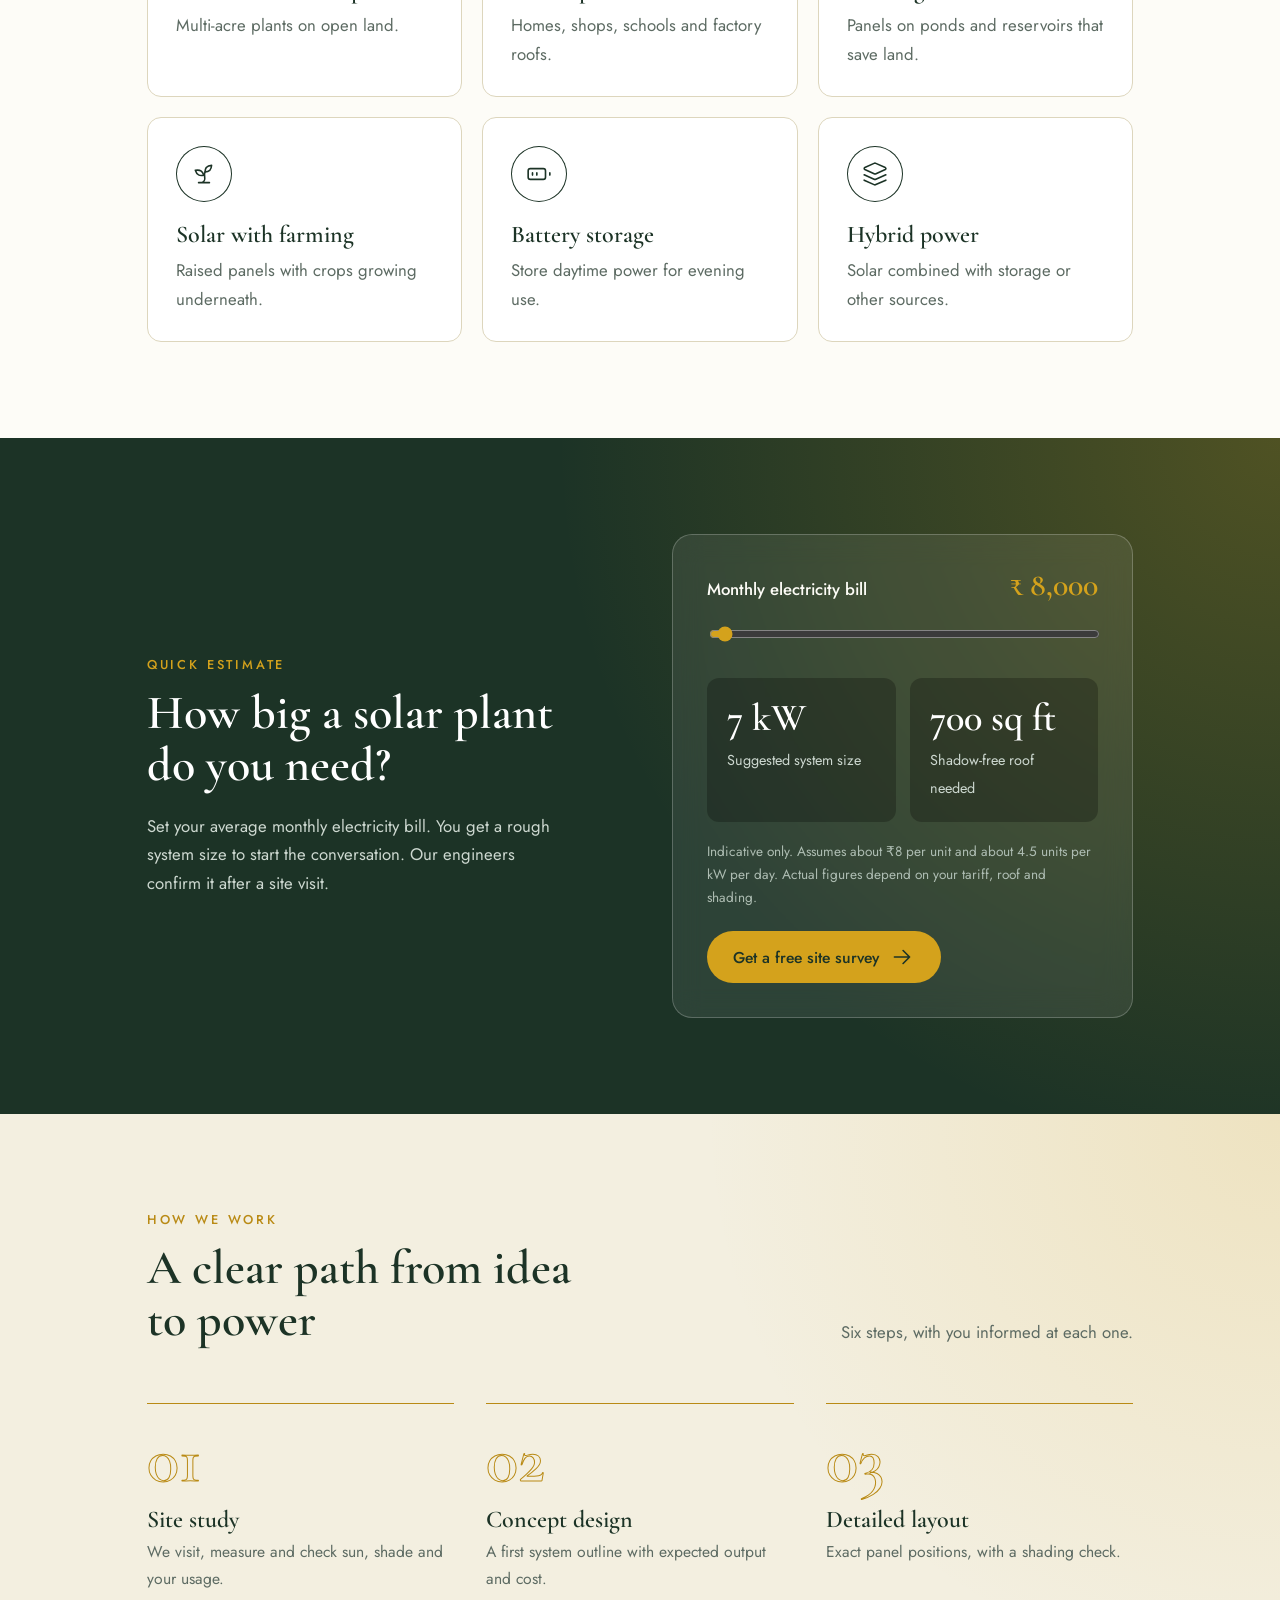
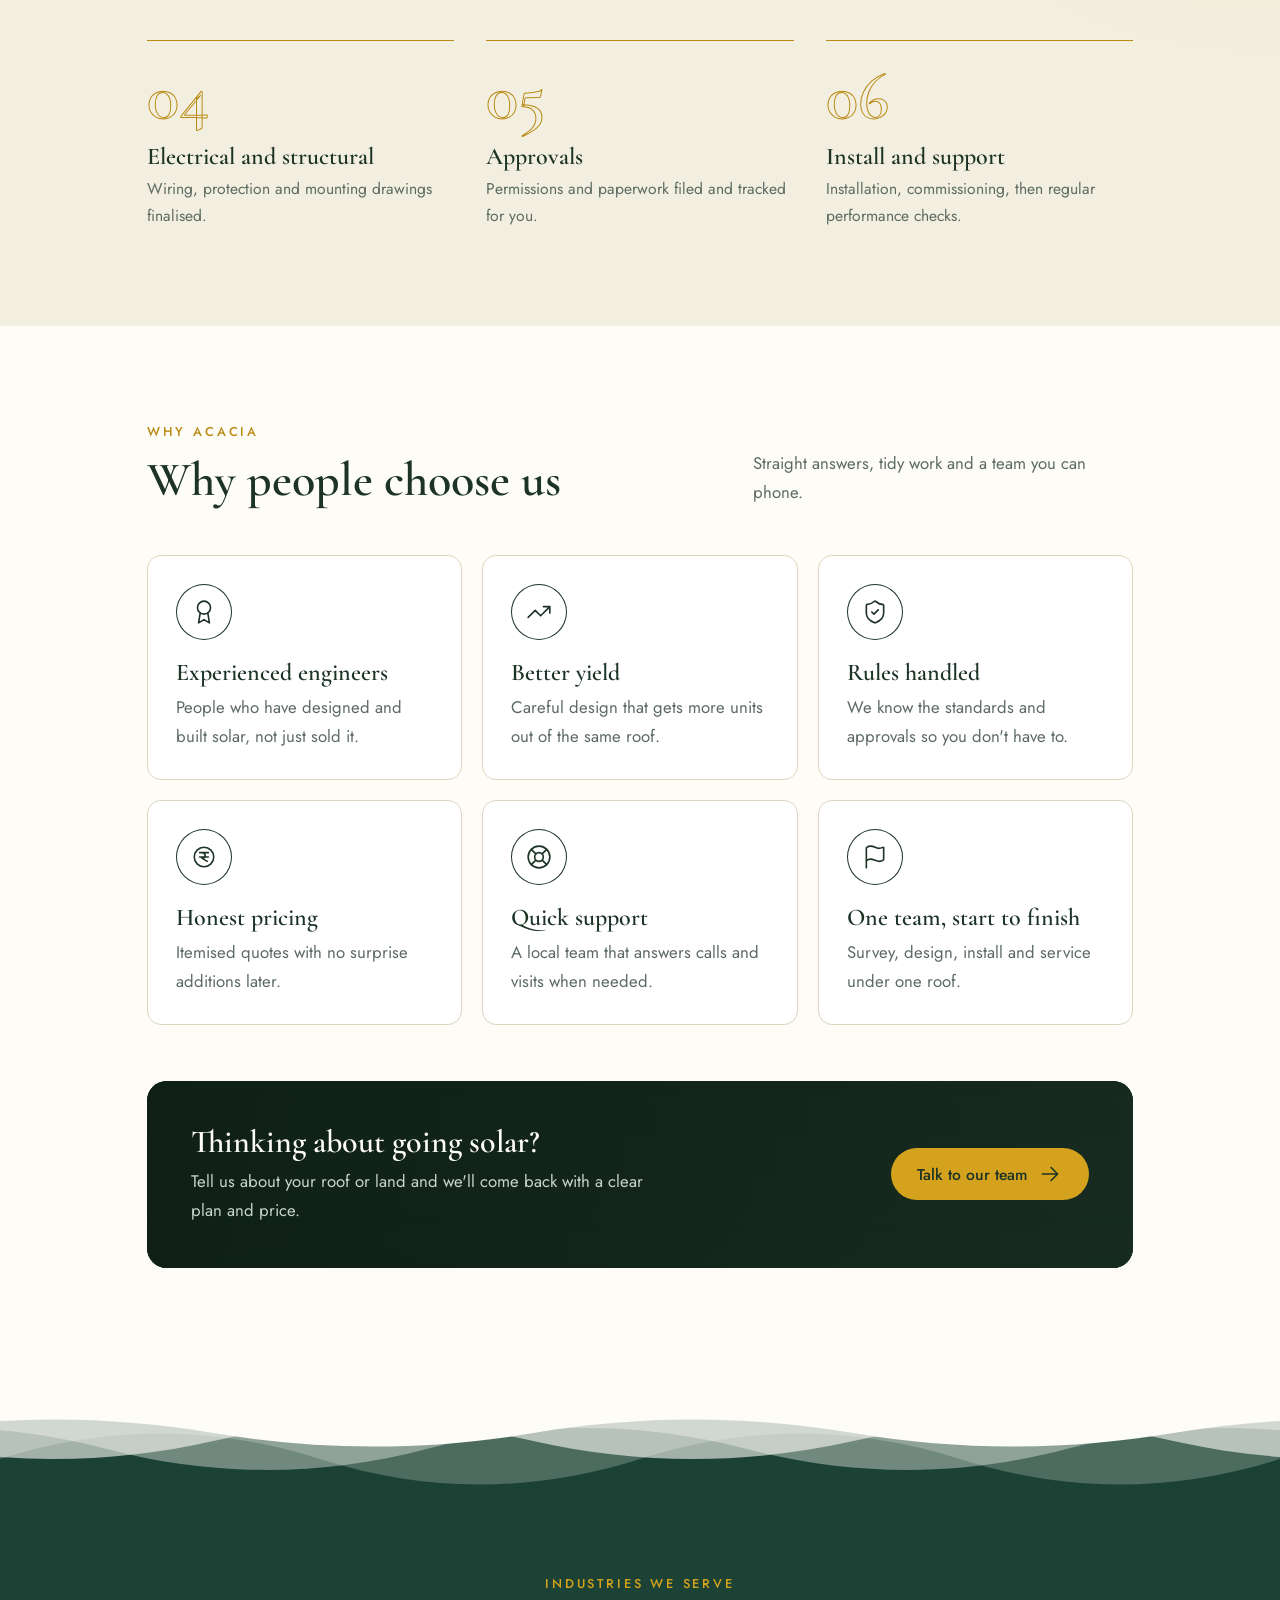
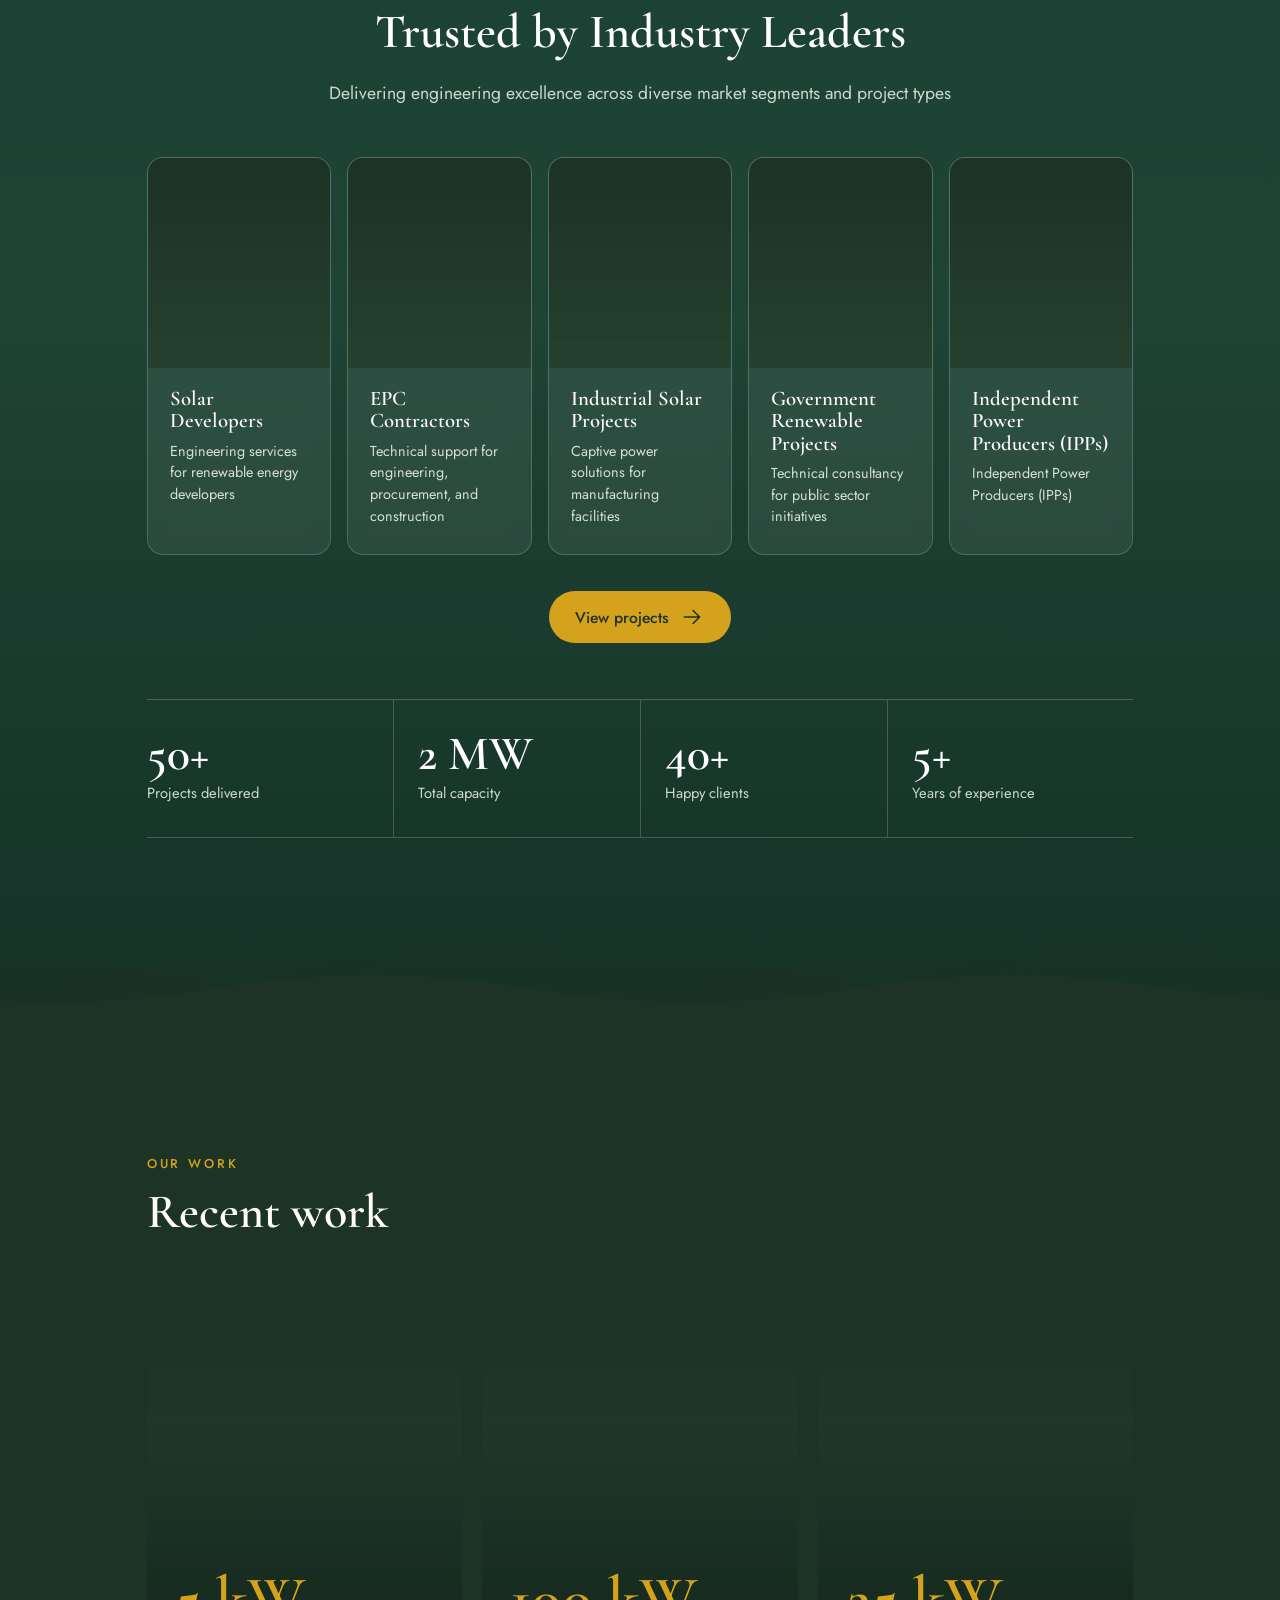
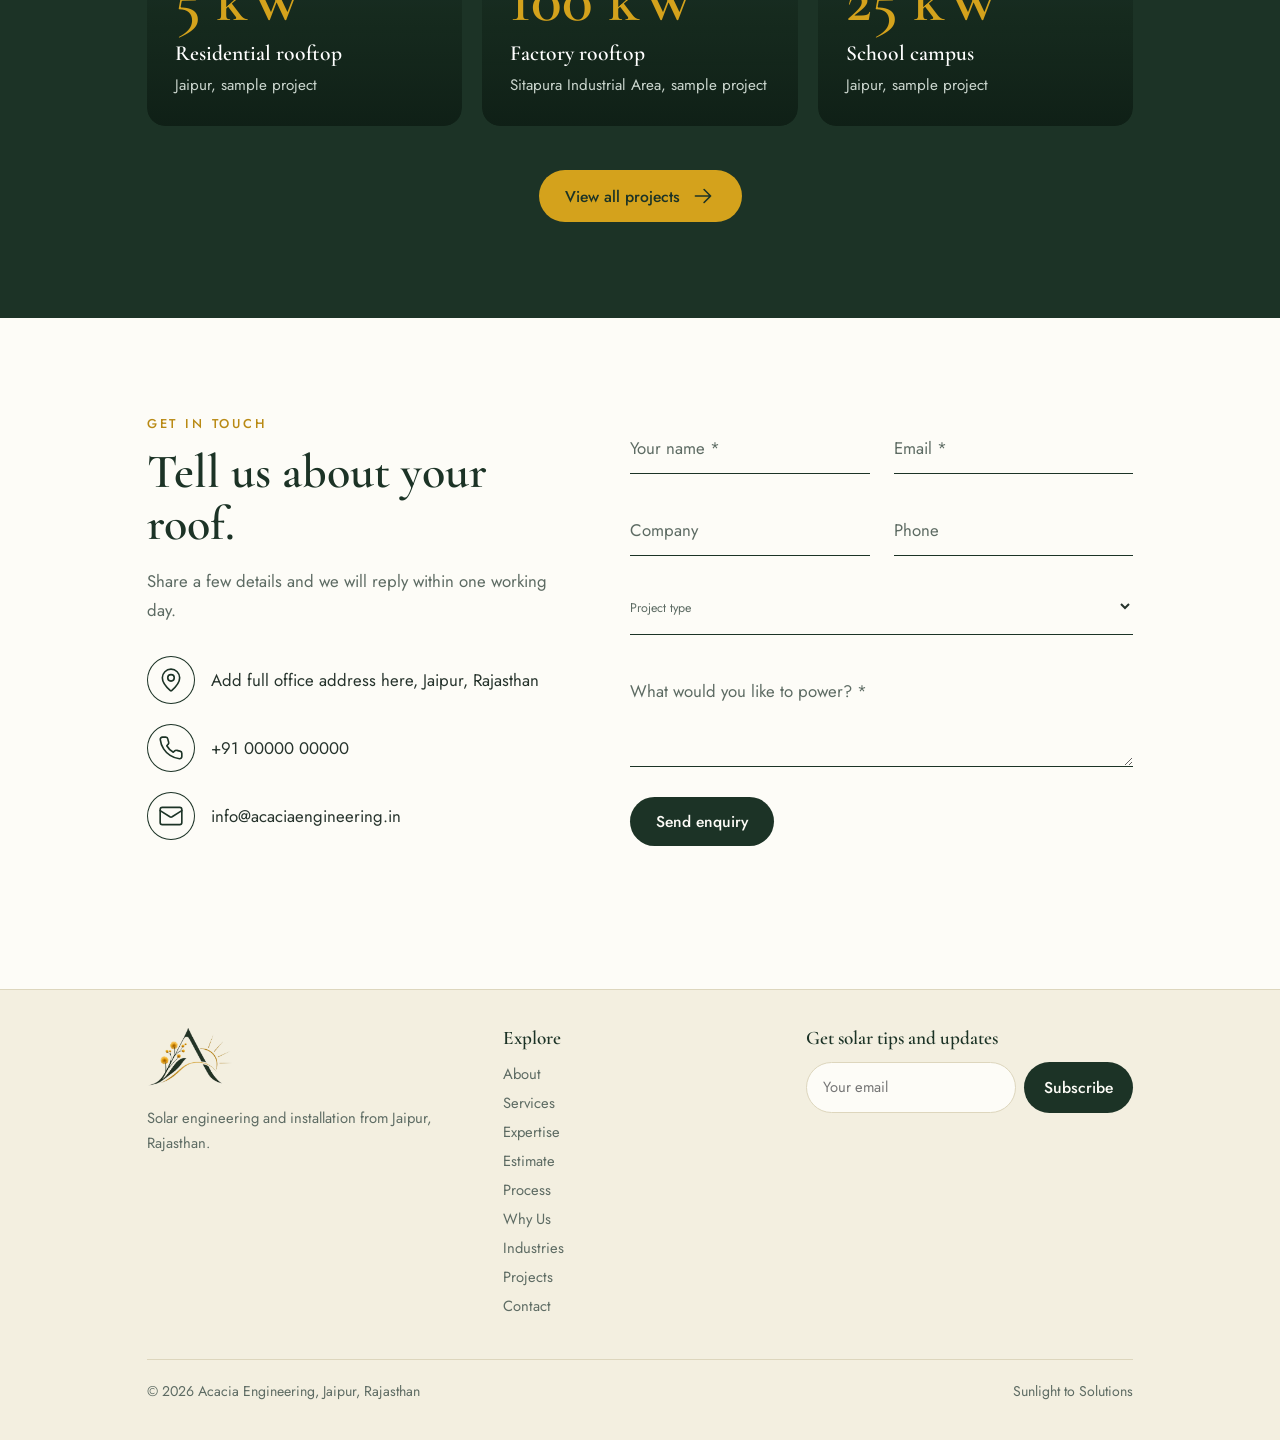
==== commit b7438110: "added splash screen" ====
--- a/index.html
+++ b/index.html
@@ -2,6 +2,7 @@
 <html lang="en">
   <head>
     <meta charset="UTF-8" />
+    <script src="js/intro.js"></script>
     <meta name="viewport" content="width=device-width, initial-scale=1" />
     <title>Acacia Engineering | Solar Solutions in Jaipur</title>
     <meta
@@ -9,771 +10,33 @@
       content="Solar panel design, installation and maintenance in Jaipur, Rajasthan. Sunlight to Solutions."
     />
     <meta name="theme-color" content="#1c3326" />
-    <link rel="icon" href="favicon.svg" type="image/svg+xml" />
-    <link rel="icon" href="favicon.ico" sizes="any" />
-    <link rel="icon" href="favicon-32.png" type="image/png" sizes="32x32" />
-    <link rel="apple-touch-icon" href="apple-touch-icon.png" />
+    <link rel="icon" href="assets/img/favicon.svg" type="image/svg+xml" />
+    <link
+      rel="icon"
+      href="assets/img/favicon-32.png"
+      type="image/png"
+      sizes="32x32"
+    />
+    <link rel="apple-touch-icon" href="assets/img/apple-touch-icon.png" />
     <link rel="preconnect" href="https://fonts.googleapis.com" />
     <link rel="preconnect" href="https://fonts.gstatic.com" crossorigin />
     <link
       href="https://fonts.googleapis.com/css2?family=Cormorant+Garamond:wght@500;600;700&family=Jost:wght@400;500&display=swap"
       rel="stylesheet"
     />
-    <style>
-      :root {
-        --green: #1c3326;
-        --green2: #274635;
-        --gold: #b98a14;
-        --gold-l: #d4a21c;
-        --cream: #fdfcf7;
-        --sand: #f3efe0;
-        --ink: #26332c;
-        --muted: #5d6b63;
-        --line: #ddd6bd;
-        --serif: "Cormorant Garamond", Georgia, serif;
-        --sans: "Jost", system-ui, sans-serif;
-        --ease: cubic-bezier(0.2, 0.7, 0.2, 1);
-      }
-      * {
-        box-sizing: border-box;
-      }
-      html {
-        scroll-behavior: smooth;
-        scroll-padding-top: 80px;
-      }
-      body {
-        margin: 0;
-        font: 400 1.05rem/1.7 var(--sans);
-        color: var(--ink);
-        background: var(--cream);
-      }
-      img {
-        max-width: 100%;
-      }
-      a {
-        color: inherit;
-      }
-      :focus-visible {
-        outline: 2px solid var(--gold-l);
-        outline-offset: 3px;
-      }
-      .wrap {
-        max-width: 1140px;
-        margin: auto;
-        padding: 0 6%;
-      }
-      h1,
-      h2,
-      h3 {
-        font-family: var(--serif);
-        color: var(--green);
-        line-height: 1.08;
-        margin: 0;
-      }
-      h2 {
-        font-size: clamp(2rem, 4vw, 3rem);
-        font-weight: 600;
-        max-width: 16ch;
-      }
-      h3 {
-        font-size: 1.5rem;
-        font-weight: 600;
-      }
-      section {
-        padding: 96px 0;
-      }
-      svg.i {
-        width: 26px;
-        height: 26px;
-        flex: none;
-        overflow: visible;
-        fill: none;
-        stroke: currentColor;
-        stroke-width: 1.5;
-        stroke-linecap: round;
-        stroke-linejoin: round;
-      }
 
-      /* header */
-      header {
-        position: fixed;
-        inset: 0 0 auto 0;
-        z-index: 10;
-      }
-      header::before {
-        content: "";
-        position: absolute;
-        inset: 0;
-        background: rgba(253, 252, 247, 0.9);
-        backdrop-filter: blur(10px);
-        box-shadow: 0 1px 0 var(--line);
-        opacity: 0;
-        transition: opacity 0.3s;
-        z-index: -1;
-      }
-      header.solid::before,
-      header.open::before {
-        opacity: 1;
-      }
-      .bar {
-        display: flex;
-        align-items: center;
-        justify-content: space-between;
-        height: 76px;
-      }
-      .bar img {
-        height: 52px;
-        width: auto;
-        display: block;
-      }
-      nav {
-        display: flex;
-        align-items: center;
-        gap: 30px;
-      }
-      nav a {
-        text-decoration: none;
-        font-size: 0.95rem;
-        position: relative;
-        padding: 4px 0;
-      }
-      nav a:not(.btn)::after {
-        content: "";
-        position: absolute;
-        left: 0;
-        bottom: 0;
-        width: 100%;
-        height: 1px;
-        background: var(--gold);
-        transform: scaleX(0);
-        transform-origin: left;
-        transition: transform 0.3s var(--ease);
-      }
-      nav a:not(.btn):hover::after {
-        transform: scaleX(1);
-      }
-      .btn {
-        display: inline-flex;
-        align-items: center;
-        gap: 10px;
-        background: var(--green);
-        color: var(--cream);
-        padding: 13px 26px;
-        border-radius: 999px;
-        border: 0;
-        font: 500 0.98rem var(--sans);
-        text-decoration: none;
-        cursor: pointer;
-        transition:
-          background 0.25s,
-          transform 0.25s var(--ease);
-      }
-      .btn:hover {
-        background: var(--gold);
-        transform: translateY(-2px);
-      }
-      .btn.ghost {
-        background: transparent;
-        color: var(--green);
-        box-shadow: inset 0 0 0 1px var(--green);
-      }
-      .btn.ghost:hover {
-        background: var(--green);
-        color: var(--cream);
-      }
-      .menu {
-        display: none;
-        background: none;
-        border: 0;
-        width: 44px;
-        height: 44px;
-        cursor: pointer;
-        color: var(--green);
-      }
-
-      /* hero */
-      #hero {
-        padding: 150px 0 70px;
-        overflow: hidden;
-      }
-      .hero-grid {
-        display: grid;
-        grid-template-columns: 1.1fr 0.9fr;
-        gap: 40px;
-        align-items: center;
-      }
-      #hero h1 {
-        font-size: clamp(2.8rem, 6.2vw, 5.2rem);
-        font-weight: 600;
-        letter-spacing: -0.01em;
-      }
-      #hero p {
-        max-width: 46ch;
-        color: var(--muted);
-        font-size: 1.15rem;
-        margin: 24px 0 36px;
-      }
-      .cta {
-        display: flex;
-        flex-wrap: wrap;
-        gap: 14px;
-      }
-      .in {
-        opacity: 0;
-        transform: translateY(18px);
-        animation: in 0.9s var(--ease) forwards;
-        animation-delay: calc(var(--d, 0) * 140ms + 200ms);
-      }
-      @keyframes in {
-        to {
-          opacity: 1;
-          transform: none;
-        }
-      }
-      .art {
-        width: 100%;
-        height: auto;
-        display: block;
-      }
-      .art .sun {
-        transform-origin: 50% 100%;
-        animation: rise 2.2s var(--ease) 0.3s both;
-      }
-      @keyframes rise {
-        from {
-          transform: translateY(120px);
-          opacity: 0;
-        }
-        to {
-          transform: none;
-          opacity: 1;
-        }
-      }
-      .art .ray {
-        stroke-dasharray: 90;
-        stroke-dashoffset: 90;
-        animation: draw 1s var(--ease) forwards;
-        animation-delay: calc(1.6s + var(--r) * 90ms);
-      }
-      @keyframes draw {
-        to {
-          stroke-dashoffset: 0;
-        }
-      }
-      .art .glow {
-        animation: pulse 5s ease-in-out 3s infinite;
-      }
-      @keyframes pulse {
-        50% {
-          transform: scale(1.04);
-          opacity: 0.8;
-        }
-      }
-      .art .glow,
-      .art .sun {
-        transform-box: fill-box;
-      }
-      .art .stem {
-        stroke-dasharray: 400;
-        stroke-dashoffset: 400;
-        animation: draw 2s var(--ease) 1s forwards;
-      }
-      .art .bud {
-        transform-box: fill-box;
-        transform-origin: center;
-        animation: pop 0.6s var(--ease) both;
-        animation-delay: calc(2s + var(--b) * 160ms);
-      }
-      @keyframes pop {
-        from {
-          transform: scale(0);
-        }
-        to {
-          transform: scale(1);
-        }
-      }
-
-      /* stats */
-      .stats {
-        display: grid;
-        grid-template-columns: repeat(4, 1fr);
-        border-top: 1px solid var(--line);
-        border-bottom: 1px solid var(--line);
-      }
-      .stat {
-        padding: 30px 24px;
-        border-left: 1px solid var(--line);
-      }
-      .stat:first-child {
-        border-left: 0;
-        padding-left: 0;
-      }
-      .stat b {
-        display: block;
-        font: 600 clamp(2rem, 4vw, 3rem)/1 var(--serif);
-        color: var(--green);
-      }
-      .stat span {
-        font-size: 0.92rem;
-        color: var(--muted);
-      }
-
-      /* about */
-      .about {
-        display: grid;
-        grid-template-columns: 1fr 1fr;
-        gap: 64px;
-        align-items: start;
-      }
-      .about p {
-        color: var(--muted);
-        margin: 0 0 24px;
-      }
-      .ticks {
-        list-style: none;
-        margin: 0;
-        padding: 0;
-        display: grid;
-        gap: 14px;
-      }
-      .ticks li {
-        display: flex;
-        gap: 12px;
-        align-items: flex-start;
-      }
-      .ticks svg {
-        flex: none;
-        width: 22px;
-        height: 22px;
-        margin-top: 3px;
-        color: var(--gold);
-      }
-
-      /* services */
-      #services {
-        background: var(--sand);
-      }
-      .head {
-        display: flex;
-        justify-content: space-between;
-        align-items: end;
-        gap: 30px;
-        margin-bottom: 48px;
-      }
-      .rows {
-        border-top: 1px solid var(--green);
-      }
-      .row {
-        display: grid;
-        grid-template-columns: 56px 1fr;
-        gap: 28px;
-        align-items: center;
-        padding: 30px 0;
-        border-bottom: 1px solid var(--line);
-        position: relative;
-      }
-      .row::before {
-        content: "";
-        position: absolute;
-        left: 0;
-        bottom: -1px;
-        height: 2px;
-        width: 100%;
-        background: var(--gold);
-        transform: scaleX(0);
-        transform-origin: left;
-        transition: transform 0.5s var(--ease);
-      }
-      @media (hover: hover) {
-        .row:hover::before {
-          transform: scaleX(1);
-        }
-      }
-      .ico {
-        flex: none;
-        width: 56px;
-        height: 56px;
-        border-radius: 50%;
-        display: grid;
-        place-items: center;
-        color: var(--green);
-        box-shadow: inset 0 0 0 1px var(--green);
-        transition:
-          background 0.3s,
-          color 0.3s,
-          transform 0.4s var(--ease);
-      }
-      @media (hover: hover) {
-        .row:hover .ico {
-          background: var(--green);
-          color: var(--gold-l);
-          transform: rotate(-8deg) scale(1.06);
-        }
-      }
-      .tx {
-        display: grid;
-        grid-template-columns: 1fr 1.3fr;
-        gap: 12px 28px;
-        align-items: center;
-      }
-      .tx p {
-        margin: 0;
-        color: var(--muted);
-      }
-
-      /* process */
-      .steps {
-        display: grid;
-        grid-template-columns: repeat(4, 1fr);
-        gap: 28px;
-        position: relative;
-        margin-top: 56px;
-      }
-      .steps::before {
-        content: "";
-        position: absolute;
-        top: 21px;
-        left: 0;
-        height: 1px;
-        width: 100%;
-        background: var(--gold);
-        transform: scaleX(0);
-        transform-origin: left;
-        transition: transform 1.6s var(--ease);
-      }
-      .steps.go::before {
-        transform: scaleX(1);
-      }
-      .dot {
-        width: 44px;
-        height: 44px;
-        border-radius: 50%;
-        background: var(--cream);
-        box-shadow: inset 0 0 0 1px var(--gold);
-        display: grid;
-        place-items: center;
-        font: 600 1.2rem var(--serif);
-        color: var(--green);
-        position: relative;
-        margin-bottom: 20px;
-      }
-      .step p {
-        margin: 6px 0 0;
-        color: var(--muted);
-        font-size: 0.98rem;
-      }
-
-      /* projects */
-      #projects {
-        background: var(--green);
-        color: var(--cream);
-      }
-      #projects h2 {
-        color: var(--cream);
-      }
-      .proj {
-        display: grid;
-        grid-template-columns: repeat(3, 1fr);
-        gap: 0;
-        margin-top: 48px;
-        border-top: 1px solid rgba(253, 252, 247, 0.25);
-      }
-      .p {
-        padding: 36px 28px 36px 0;
-        border-right: 1px solid rgba(253, 252, 247, 0.25);
-        padding-left: 28px;
-      }
-      .p:first-child {
-        padding-left: 0;
-      }
-      .p:last-child {
-        border-right: 0;
-      }
-      .p b {
-        display: block;
-        font: 600 clamp(3rem, 6vw, 4.8rem)/1 var(--serif);
-        color: var(--gold-l);
-        transition: transform 0.5s var(--ease);
-      }
-      .p:hover b {
-        transform: translateX(8px);
-      }
-      .p h3 {
-        color: var(--cream);
-        margin: 14px 0 4px;
-        font-size: 1.35rem;
-      }
-      .p span {
-        color: #b9c6bd;
-        font-size: 0.95rem;
-      }
-
-      /* contact */
-      .contact {
-        display: grid;
-        grid-template-columns: 0.9fr 1.1fr;
-        gap: 72px;
-      }
-      .info {
-        list-style: none;
-        padding: 0;
-        margin: 32px 0 0;
-        display: grid;
-        gap: 20px;
-      }
-      .info li {
-        display: flex;
-        gap: 16px;
-        align-items: center;
-      }
-      .info .ico {
-        width: 48px;
-        height: 48px;
-        flex: none;
-      }
-      .info a {
-        text-decoration: none;
-      }
-      .info a:hover {
-        color: var(--gold);
-      }
-      form {
-        display: grid;
-        gap: 22px;
-      }
-      .f {
-        position: relative;
-      }
-      .f input,
-      .f textarea {
-        width: 100%;
-        padding: 22px 0 8px;
-        border: 0;
-        border-bottom: 1px solid var(--green);
-        background: transparent;
-        font: inherit;
-        color: var(--ink);
-        border-radius: 0;
-      }
-      .f textarea {
-        resize: vertical;
-        min-height: 110px;
-      }
-      .f label {
-        position: absolute;
-        left: 0;
-        top: 20px;
-        color: var(--muted);
-        pointer-events: none;
-        transition: all 0.25s var(--ease);
-      }
-      .f input:focus + label,
-      .f textarea:focus + label,
-      .f input:not(:placeholder-shown) + label,
-      .f textarea:not(:placeholder-shown) + label {
-        top: 0;
-        font-size: 0.78rem;
-        color: var(--gold);
-      }
-      .f input:focus,
-      .f textarea:focus {
-        outline: 0;
-        border-bottom-color: var(--gold-l);
-        box-shadow: 0 1px 0 var(--gold-l);
-      }
-      .two {
-        display: grid;
-        grid-template-columns: 1fr 1fr;
-        gap: 24px;
-      }
-      .hp {
-        position: absolute;
-        left: -9999px;
-      }
-      #status {
-        min-height: 1.6em;
-        font-size: 0.98rem;
-      }
-      #status.ok {
-        color: #2c6a43;
-        animation: in 0.5s var(--ease);
-      }
-      #status.err {
-        color: #a33b2f;
-      }
-      .btn[disabled] {
-        opacity: 0.7;
-        cursor: wait;
-      }
-      .spin {
-        width: 16px;
-        height: 16px;
-        border: 2px solid rgba(255, 255, 255, 0.4);
-        border-top-color: #fff;
-        border-radius: 50%;
-        animation: s 0.7s linear infinite;
-        display: none;
-      }
-      .btn[disabled] .spin {
-        display: inline-block;
-      }
-      @keyframes s {
-        to {
-          transform: rotate(360deg);
-        }
-      }
-
-      footer {
-        background: var(--sand);
-        color: var(--muted);
-        padding: 36px 0;
-        font-size: 0.92rem;
-        border-top: 1px solid var(--line);
-      }
-      .foot {
-        display: flex;
-        justify-content: space-between;
-        align-items: center;
-        gap: 20px;
-        flex-wrap: wrap;
-      }
-      .foot {
-        display: grid;
-        grid-template-columns: auto 1fr auto;
-        align-items: center;
-        gap: 24px;
-      }
-      .foot img {
-        height: 56px;
-        width: auto;
-      }
-      .foot .tag {
-        font: 600 1.25rem var(--serif);
-        color: var(--green);
-        text-align: right;
-      }
-
-      @media (max-width: 860px) {
-        section {
-          padding: 72px 0;
-        }
-        .menu {
-          display: block;
-        }
-        nav {
-          position: fixed;
-          inset: 76px 0 auto 0;
-          background: var(--cream);
-          flex-direction: column;
-          padding: 24px 6% 32px;
-          gap: 20px;
-          align-items: flex-start;
-          border-bottom: 1px solid var(--line);
-          transform: translateY(-130%);
-          visibility: hidden;
-          transition:
-            transform 0.4s var(--ease),
-            visibility 0s 0.4s;
-          z-index: -2;
-        }
-        nav.open {
-          transform: none;
-          visibility: visible;
-          transition:
-            transform 0.4s var(--ease),
-            visibility 0s;
-        }
-        .hero-grid,
-        .about,
-        .contact {
-          grid-template-columns: 1fr;
-          gap: 40px;
-        }
-        #hero {
-          padding-top: 120px;
-        }
-        .art {
-          max-width: 420px;
-          margin: auto;
-        }
-        .stats {
-          grid-template-columns: 1fr 1fr;
-        }
-        .stat:nth-child(3) {
-          border-left: 0;
-          padding-left: 0;
-        }
-        .stat:nth-child(n + 3) {
-          border-top: 1px solid var(--line);
-        }
-        .row {
-          align-items: start;
-          gap: 20px;
-          padding: 26px 0;
-        }
-        .tx {
-          grid-template-columns: 1fr;
-          gap: 6px;
-        }
-        .ico {
-          width: 52px;
-          height: 52px;
-        }
-        .steps {
-          grid-template-columns: 1fr 1fr;
-          gap: 36px 24px;
-        }
-        .steps::before {
-          display: none;
-        }
-        .proj {
-          grid-template-columns: 1fr;
-        }
-        .p {
-          border-right: 0;
-          border-bottom: 1px solid rgba(253, 252, 247, 0.25);
-          padding: 28px 0;
-        }
-        .p:last-child {
-          border-bottom: 0;
-        }
-        .two {
-          grid-template-columns: 1fr;
-        }
-        .foot {
-          grid-template-columns: auto 1fr;
-        }
-        .foot .tag {
-          grid-column: 1/-1;
-          text-align: left;
-        }
-      }
-      @media (prefers-reduced-motion: reduce) {
-        *,
-        *::before,
-        *::after {
-          animation: none !important;
-          transition: none !important;
-        }
-        .in {
-          opacity: 1;
-          transform: none;
-        }
-        .art .ray,
-        .art .stem {
-          stroke-dashoffset: 0;
-        }
-        .steps::before {
-          transform: none;
-        }
-      }
-    </style>
+    <!-- CSS: order matters (later files override earlier ones) -->
+    <link rel="stylesheet" href="css/base.css" />
+    <link rel="stylesheet" href="css/sections.css" />
+    <link rel="stylesheet" href="css/upgrade.css" />
+    <link rel="stylesheet" href="css/industries.css" />
+    <link rel="stylesheet" href="css/additions.css" />
   </head>
   <body>
     <header id="hdr">
       <div class="wrap bar">
         <a href="#hero" aria-label="Acacia Engineering home"
-          ><img src="logo.png" alt="Acacia Engineering"
+          ><img src="assets/img/logo.png" alt="Acacia Engineering"
         /></a>
         <button
           class="menu"
@@ -787,235 +50,28 @@
       </div>
     </header>
     <main id="app"></main>
-    <footer><div class="wrap foot" id="foot"></div></footer>
+    <footer><div class="wrap" id="foot"></div></footer>
 
-    <script>
-      const WEB3FORMS_KEY = "256cba54-1b50-4651-88a6-61277aab19a9"; // free key from web3forms.com
-
-      const ICON = {
-        home: '<path d="M15 21v-8a1 1 0 0 0-1-1h-4a1 1 0 0 0-1 1v8"/><path d="M3 10a2 2 0 0 1 .7-1.5l7-6a2 2 0 0 1 2.6 0l7 6A2 2 0 0 1 21 10v9a2 2 0 0 1-2 2H5a2 2 0 0 1-2-2z"/>',
-        factory:
-          '<path d="M2 20a2 2 0 0 0 2 2h16a2 2 0 0 0 2-2V8l-7 5V8l-7 5V4a2 2 0 0 0-2-2H4a2 2 0 0 0-2 2z"/><path d="M17 18h1M12 18h1M7 18h1"/>',
-        wrench:
-          '<path d="M14.7 6.3a1 1 0 0 0 0 1.4l1.6 1.6a1 1 0 0 0 1.4 0l3.77-3.77a6 6 0 0 1-7.94 7.94l-6.91 6.91a2.12 2.12 0 0 1-3-3l6.91-6.91a6 6 0 0 1 7.94-7.94z"/>',
-        gauge: '<path d="m12 14 4-4"/><path d="M3.34 19a10 10 0 1 1 17.32 0"/>',
-        pin: '<path d="M20 10c0 4.99-5.54 10.19-7.4 11.8a1 1 0 0 1-1.2 0C9.54 20.19 4 14.99 4 10a8 8 0 0 1 16 0"/><circle cx="12" cy="10" r="3"/>',
-        phone:
-          '<path d="M22 16.9v3a2 2 0 0 1-2.2 2 19.8 19.8 0 0 1-8.6-3.1 19.5 19.5 0 0 1-6-6A19.8 19.8 0 0 1 2.1 4.2 2 2 0 0 1 4.1 2h3a2 2 0 0 1 2 1.7c.1 1 .4 1.9.7 2.8a2 2 0 0 1-.5 2.1L8.1 9.9a16 16 0 0 0 6 6l1.3-1.3a2 2 0 0 1 2.1-.4c.9.3 1.8.6 2.8.7a2 2 0 0 1 1.7 2z"/>',
-        mail: '<rect x="2" y="4" width="20" height="16" rx="2"/><path d="m22 7-8.97 5.7a2 2 0 0 1-2.06 0L2 7"/>',
-        check: '<path d="M20 6 9 17l-5-5"/>',
-        arrow: '<path d="M5 12h14M13 6l6 6-6 6"/>',
-      };
-      const ic = (n) =>
-        `<svg class="i" viewBox="0 0 24 24" aria-hidden="true">${ICON[n] || ""}</svg>`;
-      const esc = (s) =>
-        String(s).replace(
-          /[&<>"]/g,
-          (c) => ({ "&": "&amp;", "<": "&lt;", ">": "&gt;", '"': "&quot;" })[c],
-        );
-
-      fetch("content.json")
-        .then((r) => r.json())
-        .then(build)
-        .catch((e) => {
-          document.getElementById("app").innerHTML =
-            '<p class="wrap" style="padding-top:140px">Could not load content.json. Open the site through a web server, not by double-clicking the file.</p>';
-          console.error(e);
-        });
-
-      const rays = [
-        [300, 140, 330, 70],
-        [360, 120, 390, 40],
-        [430, 125, 470, 50],
-        [490, 160, 540, 100],
-        [510, 215, 575, 185],
-      ];
-      const art = `<svg class="art" viewBox="0 0 600 560" role="img" aria-label="Sun rising over a hill with acacia blossoms">
- <circle class="glow" cx="360" cy="330" r="150" fill="#d4a21c" opacity=".12"/>
- <g class="sun"><circle cx="360" cy="330" r="96" fill="#d4a21c"/><circle cx="360" cy="330" r="96" fill="none" stroke="#b98a14" stroke-width="1.5" transform="scale(1.18)" transform-origin="360 330" opacity=".6"/></g>
- ${rays.map((r, i) => `<line class="ray" style="--r:${i}" x1="${r[0]}" y1="${r[1] + 60}" x2="${r[2]}" y2="${r[3] + 60}" stroke="#b98a14" stroke-width="2" stroke-linecap="round"/>`).join("")}
- <defs><linearGradient id="hg" x1="0" y1="0" x2="0" y2="1"><stop offset="0" stop-color="#1c3326"/><stop offset=".55" stop-color="#1c3326" stop-opacity=".55"/><stop offset="1" stop-color="#1c3326" stop-opacity="0"/></linearGradient></defs>
- <path d="M0 480C130 410 270 370 420 405c70 17 120 40 180 75V560H0z" fill="url(#hg)"/>
- <path d="M0 480C130 410 270 370 420 405c70 17 120 40 180 75" fill="none" stroke="#d4a21c" stroke-width="2.5" stroke-linecap="round"/>
- <path class="stem" d="M110 470C112 400 130 340 175 280M135 380c20-30 50-50 85-70M155 330c-10-30-5-60 10-90" fill="none" stroke="#1c3326" stroke-width="3" stroke-linecap="round"/>
- ${[
-   [175, 274, 20],
-   [220, 306, 15],
-   [165, 238, 17],
-   [128, 372, 13],
-   [205, 262, 11],
- ]
-   .map(
-     (b, i) =>
-       `<circle class="bud" style="--b:${i}" cx="${b[0]}" cy="${b[1]}" r="${b[2]}" fill="#d4a21c"/>`,
-   )
-   .join("")}
-</svg>`;
-
-      function build(d) {
-        const c = d.company;
-        document.title = `${c.name} | ${c.tagline}`;
-        const S = [
-          {
-            id: "hero",
-            html: `<div class="wrap hero-grid"><div>
-     <h1 class="in" style="--d:0">${esc(d.hero.title)}</h1>
-     <p class="in" style="--d:1">${esc(d.hero.subtitle)}</p>
-     <div class="cta in" style="--d:2"><a class="btn" href="#contact">${esc(d.hero.cta)} ${ic("arrow")}</a><a class="btn ghost" href="#services">${esc(d.hero.cta2)}</a></div></div>
-     <div>${art}</div></div>
-     <div class="wrap" style="margin-top:56px"><div class="stats">${d.stats.map((s) => `<div class="stat"><b data-to="${s.value}" data-suf="${esc(s.suffix)}">0${esc(s.suffix)}</b><span>${esc(s.label)}</span></div>`).join("")}</div></div>`,
-          },
-          {
-            id: "about",
-            nav: "About",
-            html: `<div class="wrap about"><h2>${esc(d.about.title)}</h2><div><p>${esc(d.about.text)}</p><ul class="ticks">${d.about.points.map((p) => `<li>${ic("check")}<span>${esc(p)}</span></li>`).join("")}</ul></div></div>`,
-          },
-          {
-            id: "services",
-            nav: "Services",
-            html: `<div class="wrap"><div class="head"><h2>${esc(d.services.title)}</h2></div><div class="rows">${d.services.items.map((i) => `<div class="row"><div class="ico">${ic(i.icon)}</div><div class="tx"><h3>${esc(i.name)}</h3><p>${esc(i.desc)}</p></div></div>`).join("")}</div></div>`,
-          },
-          {
-            id: "process",
-            nav: "Process",
-            html: `<div class="wrap"><h2>${esc(d.process.title)}</h2><div class="steps" id="steps">${d.process.items.map((s, i) => `<div class="step"><div class="dot">${i + 1}</div><h3>${esc(s.name)}</h3><p>${esc(s.desc)}</p></div>`).join("")}</div></div>`,
-          },
-          {
-            id: "projects",
-            nav: "Projects",
-            html: `<div class="wrap"><h2>${esc(d.projects.title)}</h2><div class="proj">${d.projects.items.map((p) => `<div class="p"><b>${esc(p.size)}</b><h3>${esc(p.name)}</h3><span>${esc(p.detail)}</span></div>`).join("")}</div></div>`,
-          },
-          {
-            id: "contact",
-            nav: "Contact",
-            html: `<div class="wrap contact"><div><h2>Tell us about your roof.</h2>
-     <ul class="info"><li><span class="ico">${ic("pin")}</span><span>${esc(c.location)}</span></li>
-     <li><span class="ico">${ic("phone")}</span><a href="tel:${esc(c.phone.replace(/\s/g, ""))}">${esc(c.phone)}</a></li>
-     <li><span class="ico">${ic("mail")}</span><a href="mailto:${esc(c.email)}">${esc(c.email)}</a></li></ul></div>
-     <form id="form" novalidate>
-      <div class="two"><div class="f"><input id="n" name="name" placeholder=" " required autocomplete="name"><label for="n">Your name</label></div>
-      <div class="f"><input id="p" name="phone" placeholder=" " autocomplete="tel"><label for="p">Phone</label></div></div>
-      <div class="f"><input id="e" name="email" type="email" placeholder=" " required autocomplete="email"><label for="e">Email</label></div>
-      <div class="f"><textarea id="m" name="message" placeholder=" " required></textarea><label for="m">What would you like to power?</label></div>
-      <input class="hp" type="checkbox" name="botcheck" tabindex="-1" autocomplete="off" aria-hidden="true">
-      <div><button class="btn" type="submit"><span class="spin"></span><span id="bt">Send enquiry</span></button></div>
-      <div id="status" role="status" aria-live="polite"></div></form></div>`,
-          },
-        ];
-        const app = document.getElementById("app");
-        S.forEach((s) => {
-          const el = document.createElement("section");
-          el.id = s.id;
-          el.innerHTML = s.html;
-          app.appendChild(el);
-        });
-        document.getElementById("nav").innerHTML =
-          S.filter((s) => s.nav && s.id !== "contact")
-            .map((s) => `<a href="#${s.id}">${s.nav}</a>`)
-            .join("") + `<a class="btn" href="#contact">Contact us</a>`;
-        document.getElementById("foot").innerHTML =
-          `<img src="mark.png" alt="Acacia Engineering mark"><span>© ${new Date().getFullYear()} ${esc(c.name)}<br>${esc(c.location)}</span><span class="tag">${esc(c.tagline)}</span>`;
-        wire();
-      }
-
-      function wire() {
-        const hdr = document.getElementById("hdr"),
-          nav = document.getElementById("nav"),
-          menu = document.getElementById("menu");
-        const onS = () => hdr.classList.toggle("solid", scrollY > 20);
-        onS();
-        addEventListener("scroll", onS, { passive: true });
-        menu.onclick = () => {
-          const o = nav.classList.toggle("open");
-          hdr.classList.toggle("open", o);
-          menu.setAttribute("aria-expanded", o);
-        };
-        nav.addEventListener("click", (e) => {
-          if (e.target.closest("a")) nav.classList.remove("open");
-          hdr.classList.remove("open");
-        });
-
-        // count-up stats once visible
-        const reduce = matchMedia("(prefers-reduced-motion: reduce)").matches;
-        const io = new IntersectionObserver(
-          (es) =>
-            es.forEach((en) => {
-              if (!en.isIntersecting) return;
-              io.unobserve(en.target);
-              if (en.target.id === "steps") {
-                en.target.classList.add("go");
-                return;
-              }
-              const el = en.target,
-                to = +el.dataset.to,
-                suf = el.dataset.suf;
-              if (reduce) {
-                el.textContent = to + suf;
-                return;
-              }
-              const t0 = performance.now();
-              (function f(t) {
-                const p = Math.min((t - t0) / 1400, 1);
-                el.textContent =
-                  Math.round(to * (1 - Math.pow(1 - p, 3))) + suf;
-                if (p < 1) requestAnimationFrame(f);
-              })(t0);
-            }),
-          { threshold: 0.6 },
-        );
-        document.querySelectorAll("[data-to]").forEach((e) => io.observe(e));
-        io.observe(document.getElementById("steps"));
-        document.getElementById("form").addEventListener("submit", send);
-      }
-
-      async function send(e) {
-        e.preventDefault();
-        const f = e.target,
-          st = document.getElementById("status"),
-          b = f.querySelector("button"),
-          bt = document.getElementById("bt");
-        st.className = "";
-        if (
-          !f.name.value.trim() ||
-          !f.email.checkValidity() ||
-          !f.email.value ||
-          !f.message.value.trim()
-        ) {
-          st.className = "err";
-          st.textContent =
-            "Please add your name, a valid email and a short message.";
-          return;
-        }
-        const data = Object.fromEntries(new FormData(f));
-        data.access_key = WEB3FORMS_KEY;
-        data.subject = "New enquiry from acaciaengineering.in";
-        b.disabled = true;
-        bt.textContent = "Sending";
-        try {
-          const r = await fetch("https://api.web3forms.com/submit", {
-            method: "POST",
-            headers: { "Content-Type": "application/json" },
-            body: JSON.stringify(data),
-          });
-          const j = await r.json();
-          if (j.success) {
-            st.className = "ok";
-            st.textContent =
-              "Thank you. We have your enquiry and will call you within one working day.";
-            f.reset();
-          } else {
-            st.className = "err";
-            st.textContent =
-              "The message did not send. Please email us directly.";
-          }
-        } catch (_) {
-          st.className = "err";
-          st.textContent =
-            "No connection. Please check your internet and try again.";
-        }
-        b.disabled = false;
-        bt.textContent = "Send enquiry";
-      }
-    </script>
+    <!-- JS: classic scripts that share one scope, so order matters -->
+    <script src="js/config.js"></script>
+    <!-- Web3Forms key -->
+    <script src="js/icons.js"></script>
+    <!-- ICON, ic(), esc() -->
+    <script src="js/helpers.js"></script>
+    <!-- IM, head, cards, statsHtml, waves -->
+    <script src="js/chrome.js"></script>
+    <!-- nav + footer -->
+    <script src="js/estimator.js"></script>
+    <!-- "How big a solar plant do you need?" -->
+    <script src="js/effects.js"></script>
+    <!-- loadBg, parallax, reveal -->
+    <script src="js/forms.js"></script>
+    <!-- enquiry form submit -->
+    <script src="js/wire.js"></script>
+    <!-- header scroll, menu, count-up, newsletter -->
+    <script src="js/home.js"></script>
+    <!-- build(): the home page sections -->
+    <script src="js/main.js"></script>
+    <!-- loads data/content.json, calls build() -->
   </body>
 </html>
--- a/css/base.css
+++ b/css/base.css
@@ -0,0 +1,171 @@
+  :root {
+    --green: #1c3326;
+    --green2: #274635;
+    --gold: #b98a14;
+    --gold-l: #d4a21c;
+    --cream: #fdfcf7;
+    --sand: #f3efe0;
+    --ink: #26332c;
+    --muted: #5d6b63;
+    --line: #ddd6bd;
+    --serif: "Cormorant Garamond", Georgia, serif;
+    --sans: "Jost", system-ui, sans-serif;
+    --ease: cubic-bezier(0.2, 0.7, 0.2, 1);
+  }
+  * {
+    box-sizing: border-box;
+  }
+  html {
+    scroll-behavior: smooth;
+    scroll-padding-top: 80px;
+  }
+  body {
+    margin: 0;
+    font: 400 1.05rem/1.7 var(--sans);
+    color: var(--ink);
+    background: var(--cream);
+  }
+  img {
+    max-width: 100%;
+  }
+  a {
+    color: inherit;
+  }
+  :focus-visible {
+    outline: 2px solid var(--gold-l);
+    outline-offset: 3px;
+  }
+  .wrap {
+    max-width: 1140px;
+    margin: auto;
+    padding: 0 6%;
+  }
+  h1,
+  h2,
+  h3 {
+    font-family: var(--serif);
+    color: var(--green);
+    line-height: 1.08;
+    margin: 0;
+  }
+  h2 {
+    font-size: clamp(2rem, 4vw, 3rem);
+    font-weight: 600;
+    max-width: 16ch;
+  }
+  h3 {
+    font-size: 1.5rem;
+    font-weight: 600;
+  }
+  section {
+    padding: 96px 0;
+  }
+  svg.i {
+    width: 26px;
+    height: 26px;
+    flex: none;
+    overflow: visible;
+    fill: none;
+    stroke: currentColor;
+    stroke-width: 1.5;
+    stroke-linecap: round;
+    stroke-linejoin: round;
+  }
+
+  /* header */
+  header {
+    position: fixed;
+    inset: 0 0 auto 0;
+    z-index: 10;
+  }
+  header::before {
+    content: "";
+    position: absolute;
+    inset: 0;
+    background: rgba(253, 252, 247, 0.9);
+    backdrop-filter: blur(10px);
+    box-shadow: 0 1px 0 var(--line);
+    opacity: 0;
+    transition: opacity 0.3s;
+    z-index: -1;
+  }
+  header.solid::before,
+  header.open::before {
+    opacity: 1;
+  }
+  .bar {
+    display: flex;
+    align-items: center;
+    justify-content: space-between;
+    height: 76px;
+  }
+  .bar img {
+    height: 52px;
+    width: auto;
+    display: block;
+  }
+  nav {
+    display: flex;
+    align-items: center;
+    gap: 24px;
+  }
+  nav a {
+    text-decoration: none;
+    font-size: 0.92rem;
+    position: relative;
+    padding: 4px 0;
+  }
+  nav a:not(.btn)::after {
+    content: "";
+    position: absolute;
+    left: 0;
+    bottom: 0;
+    width: 100%;
+    height: 1px;
+    background: var(--gold);
+    transform: scaleX(0);
+    transform-origin: left;
+    transition: transform 0.3s var(--ease);
+  }
+  nav a:not(.btn):hover::after {
+    transform: scaleX(1);
+  }
+  .btn {
+    display: inline-flex;
+    align-items: center;
+    gap: 10px;
+    background: var(--green);
+    color: var(--cream);
+    padding: 13px 26px;
+    border-radius: 999px;
+    border: 0;
+    font: 500 0.98rem var(--sans);
+    text-decoration: none;
+    cursor: pointer;
+    transition:
+      background 0.25s,
+      transform 0.25s var(--ease);
+  }
+  .btn:hover {
+    background: var(--gold);
+    transform: translateY(-2px);
+  }
+  .btn.ghost {
+    background: transparent;
+    color: var(--green);
+    box-shadow: inset 0 0 0 1px var(--green);
+  }
+  .btn.ghost:hover {
+    background: var(--green);
+    color: var(--cream);
+  }
+  .menu {
+    display: none;
+    background: none;
+    border: 0;
+    width: 44px;
+    height: 44px;
+    cursor: pointer;
+    color: var(--green);
+  }
+
--- a/css/sections.css
+++ b/css/sections.css
@@ -0,0 +1,851 @@
+  /* hero */
+  #hero {
+    padding: 150px 0 70px;
+    overflow: hidden;
+  }
+  .hero-grid {
+    display: grid;
+    grid-template-columns: 1.1fr 0.9fr;
+    gap: 40px;
+    align-items: center;
+  }
+  #hero h1 {
+    font-size: clamp(2.8rem, 6.2vw, 5.2rem);
+    font-weight: 600;
+    letter-spacing: -0.01em;
+  }
+  #hero p {
+    max-width: 46ch;
+    color: var(--muted);
+    font-size: 1.15rem;
+    margin: 24px 0 36px;
+  }
+  .cta {
+    display: flex;
+    flex-wrap: wrap;
+    gap: 14px;
+  }
+  .in {
+    opacity: 0;
+    transform: translateY(18px);
+    animation: in 0.9s var(--ease) forwards;
+    animation-delay: calc(var(--d, 0) * 140ms + 200ms);
+  }
+  @keyframes in {
+    to {
+      opacity: 1;
+      transform: none;
+    }
+  }
+  .art {
+    width: 100%;
+    height: auto;
+    display: block;
+  }
+  .art .sun {
+    transform-origin: 50% 100%;
+    animation: rise 2.2s var(--ease) 0.3s both;
+  }
+  @keyframes rise {
+    from {
+      transform: translateY(120px);
+      opacity: 0;
+    }
+    to {
+      transform: none;
+      opacity: 1;
+    }
+  }
+  .art .ray {
+    stroke-dasharray: 90;
+    stroke-dashoffset: 90;
+    animation: draw 1s var(--ease) forwards;
+    animation-delay: calc(1.6s + var(--r) * 90ms);
+  }
+  @keyframes draw {
+    to {
+      stroke-dashoffset: 0;
+    }
+  }
+  .art .glow {
+    animation: pulse 5s ease-in-out 3s infinite;
+  }
+  @keyframes pulse {
+    50% {
+      transform: scale(1.04);
+      opacity: 0.8;
+    }
+  }
+  .art .glow,
+  .art .sun {
+    transform-box: fill-box;
+  }
+  .art .stem {
+    stroke-dasharray: 400;
+    stroke-dashoffset: 400;
+    animation: draw 2s var(--ease) 1s forwards;
+  }
+  .art .bud {
+    transform-box: fill-box;
+    transform-origin: center;
+    animation: pop 0.6s var(--ease) both;
+    animation-delay: calc(2s + var(--b) * 160ms);
+  }
+  @keyframes pop {
+    from {
+      transform: scale(0);
+    }
+    to {
+      transform: scale(1);
+    }
+  }
+
+  /* stats */
+  .stats {
+    display: grid;
+    grid-template-columns: repeat(4, 1fr);
+    border-top: 1px solid var(--line);
+    border-bottom: 1px solid var(--line);
+  }
+  .stat {
+    padding: 30px 24px;
+    border-left: 1px solid var(--line);
+  }
+  .stat:first-child {
+    border-left: 0;
+    padding-left: 0;
+  }
+  .stat b {
+    display: block;
+    font: 600 clamp(2rem, 4vw, 3rem)/1 var(--serif);
+    color: var(--green);
+  }
+  .stat span {
+    font-size: 0.92rem;
+    color: var(--muted);
+  }
+
+  /* about */
+  .about {
+    display: grid;
+    grid-template-columns: 1fr 1fr;
+    gap: 64px;
+    align-items: start;
+  }
+  .about p {
+    color: var(--muted);
+    margin: 0 0 24px;
+  }
+  .ticks {
+    list-style: none;
+    margin: 0;
+    padding: 0;
+    display: grid;
+    gap: 14px;
+  }
+  .ticks li {
+    display: flex;
+    gap: 12px;
+    align-items: flex-start;
+  }
+  .ticks svg {
+    flex: none;
+    width: 22px;
+    height: 22px;
+    margin-top: 3px;
+    color: var(--gold);
+  }
+
+  /* services */
+  #services {
+    background: var(--sand);
+  }
+  .head {
+    display: flex;
+    justify-content: space-between;
+    align-items: end;
+    gap: 20px 40px;
+    flex-wrap: wrap;
+    margin-bottom: 48px;
+  }
+  .head h2 {
+    max-width: 20ch;
+  }
+  .sub {
+    margin: 0;
+    max-width: 38ch;
+    color: var(--muted);
+  }
+  .eyebrow {
+    margin: 0 0 14px;
+    font: 500 0.8rem var(--sans);
+    letter-spacing: 0.22em;
+    text-transform: uppercase;
+    color: var(--gold);
+  }
+  #projects .eyebrow {
+    color: var(--gold-l);
+  }
+  .alt {
+    background: var(--sand);
+  }
+  .cards {
+    display: grid;
+    grid-template-columns: repeat(auto-fit, minmax(260px, 1fr));
+    gap: 20px;
+  }
+  .card {
+    background: #fff;
+    border: 1px solid var(--line);
+    border-radius: 14px;
+    padding: 28px;
+    transition:
+      transform 0.4s var(--ease),
+      box-shadow 0.4s;
+  }
+  .alt .card {
+    background: var(--cream);
+  }
+  .card .ico {
+    margin-bottom: 20px;
+  }
+  .card p {
+    margin: 8px 0 0;
+    color: var(--muted);
+  }
+  @media (hover: hover) {
+    .card:hover {
+      transform: translateY(-6px);
+      box-shadow: 0 18px 36px -18px rgba(28, 51, 38, 0.35);
+    }
+    .card:hover .ico {
+      background: var(--green);
+      color: var(--gold-l);
+    }
+  }
+  .ph {
+    position: relative;
+  }
+  .ph::before {
+    content: "";
+    position: absolute;
+    inset: 18px -18px -18px 18px;
+    border: 1px solid var(--gold);
+    border-radius: 18px;
+  }
+  .ph img {
+    position: relative;
+    width: 100%;
+    aspect-ratio: 4/3.2;
+    object-fit: cover;
+    border-radius: 18px;
+    display: block;
+    background: var(--green2);
+  }
+  .mini {
+    display: grid;
+    grid-template-columns: repeat(3, 1fr);
+    gap: 16px;
+    margin-top: 32px;
+    padding-top: 24px;
+    border-top: 1px solid var(--line);
+  }
+  .mini b {
+    display: block;
+    font: 600 2rem/1 var(--serif);
+    color: var(--green);
+  }
+  .mini span {
+    font-size: 0.88rem;
+    color: var(--muted);
+  }
+  .cta-band {
+    margin-top: 56px;
+    background: var(--green);
+    color: var(--cream);
+    border-radius: 20px;
+    padding: 44px;
+    display: flex;
+    justify-content: space-between;
+    align-items: center;
+    gap: 24px;
+    flex-wrap: wrap;
+    background-image: radial-gradient(
+      circle at 100% 0,
+      rgba(212, 162, 28, 0.35),
+      transparent 55%
+    );
+  }
+  .cta-band h3 {
+    color: var(--cream);
+    font-size: 2rem;
+  }
+  .cta-band p {
+    margin: 8px 0 0;
+    color: #c9d4cc;
+    max-width: 46ch;
+  }
+  .btn.gold {
+    background: var(--gold-l);
+    color: var(--green);
+  }
+  .btn.gold:hover {
+    background: var(--cream);
+  }
+  .ind {
+    display: grid;
+    grid-template-columns: repeat(5, 1fr);
+    gap: 16px;
+  }
+  .in-c {
+    position: relative;
+    min-height: 380px;
+    border-radius: 16px;
+    overflow: hidden;
+    background: linear-gradient(160deg, var(--green2), var(--green));
+    color: var(--cream);
+    display: flex;
+    align-items: flex-end;
+  }
+  .in-c img {
+    position: absolute;
+    inset: 0;
+    width: 100%;
+    height: 100%;
+    object-fit: cover;
+    transition: transform 0.9s var(--ease);
+  }
+  .in-c::after {
+    content: "";
+    position: absolute;
+    inset: 0;
+    background: linear-gradient(
+      180deg,
+      rgba(28, 51, 38, 0) 25%,
+      rgba(28, 51, 38, 0.92) 100%
+    );
+  }
+  .in-c div {
+    position: relative;
+    z-index: 1;
+    padding: 22px;
+  }
+  .in-c h3 {
+    color: var(--cream);
+    font-size: 1.3rem;
+  }
+  .in-c p {
+    margin: 8px 0 0;
+    font-size: 0.9rem;
+    color: #d6dfd8;
+    line-height: 1.5;
+  }
+  @media (hover: hover) {
+    .in-c:hover img {
+      transform: scale(1.08);
+    }
+  }
+  .ind-foot {
+    display: flex;
+    justify-content: center;
+    margin: 36px 0 56px;
+  }
+  .sel select {
+    width: 100%;
+    padding: 22px 0 8px;
+    border: 0;
+    border-bottom: 1px solid var(--green);
+    background: transparent;
+    font: inherit;
+    color: var(--ink);
+    border-radius: 0;
+  }
+  .sel label {
+    top: 0;
+    font-size: 0.78rem;
+    color: var(--gold);
+  }
+  .fgrid {
+    display: grid;
+    grid-template-columns: 1.2fr 1fr 1.2fr;
+    gap: 40px;
+  }
+  .fgrid h4 {
+    font: 600 1.2rem var(--serif);
+    color: var(--green);
+    margin: 0 0 12px;
+  }
+  .fgrid a {
+    display: block;
+    text-decoration: none;
+    margin: 4px 0;
+  }
+  .fgrid a:hover {
+    color: var(--gold);
+  }
+  .fgrid img {
+    height: 60px;
+    width: auto;
+    margin-bottom: 12px;
+  }
+  .nl {
+    display: flex;
+    gap: 8px;
+  }
+  .nl input {
+    flex: 1;
+    min-width: 0;
+    padding: 12px 16px;
+    border: 1px solid var(--line);
+    border-radius: 999px;
+    font: inherit;
+    background: var(--cream);
+  }
+  .nl .btn {
+    padding: 12px 20px;
+  }
+  .soc {
+    display: flex;
+    gap: 10px;
+    margin-top: 16px;
+  }
+  .soc a {
+    width: 40px;
+    height: 40px;
+    border-radius: 50%;
+    display: grid;
+    place-items: center;
+    box-shadow: inset 0 0 0 1px var(--green);
+    color: var(--green);
+    margin: 0;
+  }
+  .soc a:hover {
+    background: var(--green);
+    color: var(--gold-l);
+  }
+  .fbot {
+    margin-top: 36px;
+    padding-top: 20px;
+    border-top: 1px solid var(--line);
+    display: flex;
+    justify-content: space-between;
+    flex-wrap: wrap;
+    gap: 8px;
+    font-size: 0.88rem;
+  }
+  .rows {
+    display: grid;
+    grid-template-columns: 1fr 1fr;
+    column-gap: 64px;
+    border-top: 1px solid var(--green);
+  }
+  .row {
+    display: grid;
+    grid-template-columns: 56px 1fr;
+    gap: 28px;
+    align-items: center;
+    padding: 30px 0;
+    border-bottom: 1px solid var(--line);
+    position: relative;
+  }
+  .row::before {
+    content: "";
+    position: absolute;
+    left: 0;
+    bottom: -1px;
+    height: 2px;
+    width: 100%;
+    background: var(--gold);
+    transform: scaleX(0);
+    transform-origin: left;
+    transition: transform 0.5s var(--ease);
+  }
+  @media (hover: hover) {
+    .row:hover::before {
+      transform: scaleX(1);
+    }
+  }
+  .ico {
+    flex: none;
+    width: 56px;
+    height: 56px;
+    border-radius: 50%;
+    display: grid;
+    place-items: center;
+    color: var(--green);
+    box-shadow: inset 0 0 0 1px var(--green);
+    transition:
+      background 0.3s,
+      color 0.3s,
+      transform 0.4s var(--ease);
+  }
+  @media (hover: hover) {
+    .row:hover .ico {
+      background: var(--green);
+      color: var(--gold-l);
+      transform: rotate(-8deg) scale(1.06);
+    }
+  }
+  .tx {
+    display: grid;
+    gap: 6px;
+  }
+  .tx p {
+    margin: 0;
+    color: var(--muted);
+  }
+
+  /* process */
+  .steps {
+    display: grid;
+    grid-template-columns: repeat(3, 1fr);
+    gap: 48px 32px;
+    position: relative;
+    margin-top: 56px;
+  }
+  .step {
+    opacity: 0;
+    transform: translateY(16px);
+    transition: all 0.8s var(--ease);
+    transition-delay: calc(var(--i) * 120ms);
+  }
+  .steps.go .step {
+    opacity: 1;
+    transform: none;
+  }
+  .step {
+    border-top: 1px solid var(--gold);
+    padding-top: 22px;
+  }
+  .dot {
+    width: 44px;
+    height: 44px;
+    border-radius: 50%;
+    background: transparent;
+    box-shadow: inset 0 0 0 1px var(--gold);
+    display: grid;
+    place-items: center;
+    font: 600 1.2rem var(--serif);
+    color: var(--green);
+    position: relative;
+    margin-bottom: 20px;
+  }
+  .step p {
+    margin: 6px 0 0;
+    color: var(--muted);
+    font-size: 0.98rem;
+  }
+
+  /* projects */
+  #projects {
+    background: var(--green);
+    color: var(--cream);
+  }
+  #projects h2 {
+    color: var(--cream);
+  }
+  .proj {
+    display: grid;
+    grid-template-columns: repeat(3, 1fr);
+    gap: 0;
+    margin-top: 48px;
+    border-top: 1px solid rgba(253, 252, 247, 0.25);
+  }
+  .p {
+    padding: 36px 28px 36px 0;
+    border-right: 1px solid rgba(253, 252, 247, 0.25);
+    padding-left: 28px;
+  }
+  .p:first-child {
+    padding-left: 0;
+  }
+  .p:last-child {
+    border-right: 0;
+  }
+  .p b {
+    display: block;
+    font: 600 clamp(3rem, 6vw, 4.8rem)/1 var(--serif);
+    color: var(--gold-l);
+    transition: transform 0.5s var(--ease);
+  }
+  .p:hover b {
+    transform: translateX(8px);
+  }
+  .p h3 {
+    color: var(--cream);
+    margin: 14px 0 4px;
+    font-size: 1.35rem;
+  }
+  .p span {
+    color: #b9c6bd;
+    font-size: 0.95rem;
+  }
+
+  /* contact */
+  .contact {
+    display: grid;
+    grid-template-columns: 0.9fr 1.1fr;
+    gap: 72px;
+  }
+  .info {
+    list-style: none;
+    padding: 0;
+    margin: 32px 0 0;
+    display: grid;
+    gap: 20px;
+  }
+  .info li {
+    display: flex;
+    gap: 16px;
+    align-items: center;
+  }
+  .info .ico {
+    width: 48px;
+    height: 48px;
+    flex: none;
+  }
+  .info a {
+    text-decoration: none;
+  }
+  .info a:hover {
+    color: var(--gold);
+  }
+  form {
+    display: grid;
+    gap: 22px;
+  }
+  .f {
+    position: relative;
+  }
+  .f input,
+  .f textarea {
+    width: 100%;
+    padding: 22px 0 8px;
+    border: 0;
+    border-bottom: 1px solid var(--green);
+    background: transparent;
+    font: inherit;
+    color: var(--ink);
+    border-radius: 0;
+  }
+  .f textarea {
+    resize: vertical;
+    min-height: 110px;
+  }
+  .f label {
+    position: absolute;
+    left: 0;
+    top: 20px;
+    color: var(--muted);
+    pointer-events: none;
+    transition: all 0.25s var(--ease);
+  }
+  .f input:focus + label,
+  .f textarea:focus + label,
+  .f input:not(:placeholder-shown) + label,
+  .f textarea:not(:placeholder-shown) + label {
+    top: 0;
+    font-size: 0.78rem;
+    color: var(--gold);
+  }
+  .f input:focus,
+  .f textarea:focus {
+    outline: 0;
+    border-bottom-color: var(--gold-l);
+    box-shadow: 0 1px 0 var(--gold-l);
+  }
+  .two {
+    display: grid;
+    grid-template-columns: 1fr 1fr;
+    gap: 24px;
+  }
+  .hp {
+    position: absolute;
+    left: -9999px;
+  }
+  #status {
+    min-height: 1.6em;
+    font-size: 0.98rem;
+  }
+  #status.ok {
+    color: #2c6a43;
+    animation: in 0.5s var(--ease);
+  }
+  #status.err {
+    color: #a33b2f;
+  }
+  .btn[disabled] {
+    opacity: 0.7;
+    cursor: wait;
+  }
+  .spin {
+    width: 16px;
+    height: 16px;
+    border: 2px solid rgba(255, 255, 255, 0.4);
+    border-top-color: #fff;
+    border-radius: 50%;
+    animation: s 0.7s linear infinite;
+    display: none;
+  }
+  .btn[disabled] .spin {
+    display: inline-block;
+  }
+  @keyframes s {
+    to {
+      transform: rotate(360deg);
+    }
+  }
+
+  footer {
+    background: var(--sand);
+    color: var(--muted);
+    padding: 36px 0;
+    font-size: 0.92rem;
+    border-top: 1px solid var(--line);
+  }
+  .foot {
+    display: flex;
+    justify-content: space-between;
+    align-items: center;
+    gap: 20px;
+    flex-wrap: wrap;
+  }
+
+  @media (max-width: 1000px) {
+    nav {
+      gap: 16px;
+    }
+    nav a {
+      font-size: 0.86rem;
+    }
+  }
+  @media (max-width: 860px) {
+    section {
+      padding: 72px 0;
+    }
+    .menu {
+      display: block;
+    }
+    nav {
+      position: fixed;
+      inset: 76px 0 auto 0;
+      background: var(--cream);
+      flex-direction: column;
+      padding: 24px 6% 32px;
+      gap: 20px;
+      align-items: flex-start;
+      border-bottom: 1px solid var(--line);
+      transform: translateY(-130%);
+      visibility: hidden;
+      transition:
+        transform 0.4s var(--ease),
+        visibility 0s 0.4s;
+      z-index: -2;
+    }
+    nav.open {
+      transform: none;
+      visibility: visible;
+      transition:
+        transform 0.4s var(--ease),
+        visibility 0s;
+    }
+    .hero-grid,
+    .about,
+    .contact {
+      grid-template-columns: 1fr;
+      gap: 40px;
+    }
+    #hero {
+      padding-top: 120px;
+    }
+    .art {
+      max-width: 420px;
+      margin: auto;
+    }
+    .rows,
+    .fgrid {
+      grid-template-columns: 1fr;
+    }
+    .ind {
+      grid-template-columns: 1fr 1fr;
+    }
+    .in-c {
+      min-height: 300px;
+    }
+    .ph::before {
+      inset: 12px -8px -12px 8px;
+    }
+    .cta-band {
+      padding: 30px;
+    }
+    .steps {
+      grid-template-columns: 1fr 1fr;
+      gap: 36px 20px;
+    }
+    .stats {
+      grid-template-columns: 1fr 1fr;
+    }
+    .stat:nth-child(3) {
+      border-left: 0;
+      padding-left: 0;
+    }
+    .stat:nth-child(n + 3) {
+      border-top: 1px solid var(--line);
+    }
+    .row {
+      align-items: start;
+      gap: 20px;
+      padding: 26px 0;
+    }
+    .tx {
+      grid-template-columns: 1fr;
+      gap: 6px;
+    }
+    .ico {
+      width: 52px;
+      height: 52px;
+    }
+    .proj {
+      grid-template-columns: 1fr;
+    }
+    .p {
+      border-right: 0;
+      border-bottom: 1px solid rgba(253, 252, 247, 0.25);
+      padding: 28px 0;
+    }
+    .p:last-child {
+      border-bottom: 0;
+    }
+    .two {
+      grid-template-columns: 1fr;
+    }
+  }
+  @media (max-width: 480px) {
+    .ind {
+      grid-template-columns: 1fr;
+    }
+    .nl {
+      flex-direction: column;
+    }
+  }
+  @media (prefers-reduced-motion: reduce) {
+    *,
+    *::before,
+    *::after {
+      animation: none !important;
+      transition: none !important;
+    }
+    .in {
+      opacity: 1;
+      transform: none;
+    }
+    .art .ray,
+    .art .stem {
+      stroke-dashoffset: 0;
+    }
+    .step {
+      opacity: 1;
+      transform: none;
+    }
+  }
+
--- a/css/upgrade.css
+++ b/css/upgrade.css
@@ -0,0 +1,401 @@
+  /* ---- v3 visual upgrade ---- */
+  header::before {
+    opacity: 1;
+  }
+  #hero {
+    padding: 0;
+    min-height: 100svh;
+    position: relative;
+    display: flex;
+    flex-direction: column;
+    justify-content: flex-end;
+    color: #fff;
+    background: var(--green);
+    overflow: hidden;
+  }
+  .hero-bg {
+    position: absolute;
+    inset: 0;
+  }
+  .hero-bg img {
+    width: 100%;
+    height: 100%;
+    object-fit: cover;
+    animation: kb 26s ease-out both;
+  }
+  @keyframes kb {
+    from {
+      transform: scale(1.14);
+    }
+    to {
+      transform: scale(1);
+    }
+  }
+  .hero-bg::after {
+    content: "";
+    position: absolute;
+    inset: 0;
+    background:
+      linear-gradient(
+        90deg,
+        rgba(14, 30, 21, 0.93) 0%,
+        rgba(14, 30, 21, 0.72) 46%,
+        rgba(14, 30, 21, 0.12) 100%
+      ),
+      linear-gradient(0deg, rgba(14, 30, 21, 0.7), transparent 45%);
+  }
+  .hero-in,
+  .hero-stats {
+    width: 100%;
+  }
+  .hero-in {
+    position: relative;
+    padding-top: 132px;
+    padding-bottom: 44px;
+  }
+  #hero h1 {
+    color: #fff;
+    max-width: 15ch;
+    font-size: clamp(3rem, 6vw, 5.2rem);
+  }
+  #hero p {
+    color: #d8e2db;
+    max-width: 48ch;
+  }
+  #hero .btn:not(.ghost) {
+    background: var(--gold-l);
+    color: var(--green);
+  }
+  #hero .btn:not(.ghost):hover {
+    background: #fff;
+  }
+  .btn.ghost.lt {
+    color: #fff;
+    box-shadow: inset 0 0 0 1px rgba(255, 255, 255, 0.55);
+  }
+  .btn.ghost.lt:hover {
+    background: #fff;
+    color: var(--green);
+  }
+  .pill {
+    display: inline-flex;
+    gap: 10px;
+    align-items: center;
+    padding: 9px 18px;
+    border: 1px solid rgba(255, 255, 255, 0.3);
+    border-radius: 999px;
+    font-size: 0.82rem;
+    letter-spacing: 0.12em;
+    text-transform: uppercase;
+    backdrop-filter: blur(6px);
+    background: rgba(255, 255, 255, 0.08);
+    margin-bottom: 26px;
+  }
+  .pill i {
+    width: 8px;
+    height: 8px;
+    border-radius: 50%;
+    background: var(--gold-l);
+    animation: ping 2s infinite;
+  }
+  @keyframes ping {
+    0% {
+      box-shadow: 0 0 0 0 rgba(212, 162, 28, 0.7);
+    }
+    70%,
+    100% {
+      box-shadow: 0 0 0 10px rgba(212, 162, 28, 0);
+    }
+  }
+  .hero-stats {
+    position: relative;
+    padding-bottom: 40px;
+  }
+  .hero-stats .stats {
+    border: 1px solid rgba(255, 255, 255, 0.22);
+    border-radius: 20px;
+    background: rgba(255, 255, 255, 0.08);
+    backdrop-filter: blur(14px);
+  }
+  .hero-stats .stat {
+    border-color: rgba(255, 255, 255, 0.2);
+    padding: 26px 28px;
+  }
+  .hero-stats .stat:first-child {
+    padding-left: 28px;
+  }
+  .hero-stats .stat b {
+    color: #fff;
+  }
+  .hero-stats .stat span {
+    color: #cdd8d0;
+  }
+  .band {
+    padding: 0;
+    background: var(--gold-l);
+    color: var(--green);
+    overflow: hidden;
+    white-space: nowrap;
+  }
+  .band div {
+    display: inline-flex;
+    padding: 16px 0;
+    animation: mq 45s linear infinite;
+    font: 600 1.2rem var(--serif);
+    letter-spacing: 0.03em;
+  }
+  .band span {
+    padding: 0 28px;
+  }
+  .band span::after {
+    content: "\2726";
+    margin-left: 56px;
+    opacity: 0.55;
+  }
+  @keyframes mq {
+    to {
+      transform: translateX(-50%);
+    }
+  }
+  .alt {
+    background:
+      radial-gradient(
+        circle at 100% 0,
+        rgba(212, 162, 28, 0.16),
+        transparent 38%
+      ),
+      var(--sand);
+  }
+  .row {
+    padding: 28px 18px;
+    margin: 0;
+  }
+  @media (hover: hover) {
+    .row:hover {
+      background: linear-gradient(
+        90deg,
+        rgba(212, 162, 28, 0.14),
+        transparent
+      );
+    }
+  }
+  .dot {
+    width: auto;
+    height: auto;
+    border-radius: 0;
+    box-shadow: none;
+    display: block;
+    font: 600 4.2rem/1 var(--serif);
+    color: transparent;
+    -webkit-text-stroke: 1px var(--gold);
+    margin-bottom: 14px;
+  }
+  .about .ph img {
+    box-shadow: 0 30px 60px -30px rgba(28, 51, 38, 0.5);
+  }
+  .cta-band {
+    position: relative;
+    overflow: hidden;
+    isolation: isolate;
+    background-image: none;
+  }
+  .cta-band > img {
+    position: absolute;
+    inset: 0;
+    width: 100%;
+    height: 100%;
+    object-fit: cover;
+    z-index: -2;
+  }
+  .cta-band::before {
+    content: "";
+    position: absolute;
+    inset: 0;
+    background: linear-gradient(
+      90deg,
+      rgba(14, 30, 21, 0.95),
+      rgba(14, 30, 21, 0.55)
+    );
+    z-index: -1;
+  }
+  #industries {
+    position: relative;
+    isolation: isolate;
+    color: #fff;
+    background: var(--green);
+  }
+  .bgimg {
+    position: absolute;
+    inset: 0;
+    z-index: -1;
+  }
+  .bgimg img {
+    width: 100%;
+    height: 100%;
+    object-fit: cover;
+  }
+  .bgimg::after {
+    content: "";
+    position: absolute;
+    inset: 0;
+    background: linear-gradient(
+      180deg,
+      rgba(14, 30, 21, 0.94),
+      rgba(14, 30, 21, 0.8) 50%,
+      rgba(14, 30, 21, 0.96)
+    );
+  }
+  #industries h2 {
+    color: #fff;
+  }
+  #industries .sub {
+    color: #cdd8d0;
+  }
+  #industries .eyebrow {
+    color: var(--gold-l);
+  }
+  .in-c {
+    display: block;
+    min-height: 0;
+    background: rgba(255, 255, 255, 0.07);
+    border: 1px solid rgba(255, 255, 255, 0.18);
+    backdrop-filter: blur(8px);
+  }
+  .in-c::after {
+    display: none;
+  }
+  .in-c img {
+    position: static;
+    height: 210px;
+    width: 100%;
+    display: block;
+  }
+  .in-c div {
+    padding: 20px 22px 26px;
+  }
+  #industries .btn {
+    background: var(--gold-l);
+    color: var(--green);
+  }
+  #industries .btn:hover {
+    background: #fff;
+  }
+  #industries .stats {
+    border-color: rgba(255, 255, 255, 0.2);
+  }
+  #industries .stat {
+    border-color: rgba(255, 255, 255, 0.2);
+  }
+  #industries .stat b {
+    color: #fff;
+  }
+  #industries .stat span {
+    color: #cdd8d0;
+  }
+  .proj {
+    border: 0;
+    gap: 20px;
+    margin-top: 48px;
+  }
+  .pj {
+    position: relative;
+    min-height: 440px;
+    border-radius: 18px;
+    overflow: hidden;
+    display: flex;
+    align-items: flex-end;
+    background: var(--green2);
+  }
+  .pj img {
+    position: absolute;
+    inset: 0;
+    width: 100%;
+    height: 100%;
+    object-fit: cover;
+    transition: transform 0.9s var(--ease);
+  }
+  .pj::after {
+    content: "";
+    position: absolute;
+    inset: 0;
+    background: linear-gradient(
+      180deg,
+      rgba(14, 30, 21, 0) 30%,
+      rgba(14, 30, 21, 0.95)
+    );
+  }
+  .pj div {
+    position: relative;
+    z-index: 1;
+    padding: 28px;
+  }
+  .pj b {
+    display: block;
+    font: 600 clamp(3rem, 5vw, 4.4rem)/1 var(--serif);
+    color: var(--gold-l);
+  }
+  .pj h3 {
+    color: #fff;
+    margin: 10px 0 4px;
+    font-size: 1.35rem;
+  }
+  .pj span {
+    color: #cbd6ce;
+    font-size: 0.95rem;
+  }
+  @media (hover: hover) {
+    .pj:hover img,
+    .in-c:hover img {
+      transform: scale(1.07);
+    }
+  }
+  .rv {
+    opacity: 0;
+    transform: translateY(26px);
+    transition:
+      opacity 0.9s var(--ease),
+      transform 0.9s var(--ease);
+    transition-delay: calc(var(--k, 0) * 80ms);
+  }
+  .rv.on {
+    opacity: 1;
+    transform: none;
+  }
+  @media (max-width: 860px) {
+    #hero h1 {
+      font-size: clamp(2.8rem, 12vw, 4rem);
+    }
+    .hero-in {
+      padding-top: 120px;
+    }
+    .hero-stats .stat,
+    .hero-stats .stat:nth-child(3),
+    .hero-stats .stat:first-child {
+      padding: 18px 18px;
+    }
+    .hero-stats .stat:nth-child(3) {
+      border-left: 0;
+    }
+    .proj {
+      grid-template-columns: 1fr;
+    }
+    .pj {
+      min-height: 340px;
+    }
+    .in-c img {
+      height: 180px;
+    }
+    .dot {
+      font-size: 3.2rem;
+    }
+  }
+  @media (prefers-reduced-motion: reduce) {
+    .rv {
+      opacity: 1;
+      transform: none;
+    }
+    .band div {
+      animation: none;
+    }
+  }
+
--- a/css/industries.css
+++ b/css/industries.css
@@ -0,0 +1,142 @@
+  /* ---- industries: wave edge, tint, parallax ---- */
+  #industries {
+    padding: 200px 0 96px;
+    overflow: hidden;
+  }
+  #industries .bgimg {
+    inset: -20% 0;
+  }
+  #industries .bgimg img {
+    will-change: transform;
+  }
+  #industries .bgimg::after {
+    background: linear-gradient(
+      180deg,
+      rgba(22, 64, 52, 0.8),
+      rgba(26, 66, 54, 0.62) 40%,
+      rgba(18, 46, 36, 0.88)
+    );
+  }
+  .wave {
+    position: absolute;
+    left: 0;
+    right: 0;
+    top: -1px;
+    height: 130px;
+    z-index: 1;
+    pointer-events: none;
+    overflow: hidden;
+  }
+  .wave svg {
+    position: absolute;
+    left: 0;
+    top: 0;
+    width: 200%;
+    height: 100%;
+    /*animation: wv 30s linear infinite;*/
+    animation: none !important;
+  }
+  .wave svg + svg {
+    animation-duration: 20s;
+    animation-direction: reverse;
+  }
+  @keyframes wv {
+    to {
+      transform: translateX(-50%);
+    }
+  }
+  .head.center {
+    flex-direction: column;
+    align-items: center;
+    text-align: center;
+  }
+  .head.center h2 {
+    max-width: none;
+  }
+  .head.center .sub {
+    max-width: 62ch;
+    font-size: 1.1rem;
+  }
+  #industries .eyebrow {
+    color: var(--gold-l);
+  }
+  @media (max-width: 860px) {
+    #industries {
+      padding: 130px 0 72px;
+    }
+    .wave {
+      height: 80px;
+    }
+  }
+  .hero-bg {
+    inset: 0 0 -22% 0;
+  }
+  /* CSS parallax (background-attachment: fixed), same method as the W3Schools example */
+  #industries .bgimg {
+    inset: 0;
+    background-size: cover;
+    background-position: center;
+    background-repeat: no-repeat;
+    background-attachment: fixed;
+    background-color: var(--green2);
+  }
+  @media (hover: none), (max-width: 860px) {
+    #industries .bgimg {
+      background-attachment: scroll;
+    }
+  }
+  #industries {
+    padding: 210px 0 220px;
+  }
+  .wave {
+    height: 150px;
+  }
+  .wave.bot {
+    top: auto;
+    bottom: -1px;
+    transform: scaleY(-1);
+  }
+  .wave svg:nth-child(1) {
+    animation-duration: 42s;
+  }
+  .wave svg:nth-child(2) {
+    animation-duration: 30s;
+    animation-direction: reverse;
+  }
+  .wave svg:nth-child(3) {
+    animation-duration: 22s;
+  }
+  .wave svg:nth-child(4) {
+    animation-duration: 34s;
+    animation-direction: reverse;
+  }
+  @media (max-width: 860px) {
+    #industries {
+      padding: 140px 0 150px;
+    }
+    .wave {
+      height: 90px;
+    }
+  }
+  /* waves keep drifting even when the OS asks for reduced motion (gentle, low-contrast) */
+  @media (prefers-reduced-motion: reduce) {
+    .wave svg:nth-child(1) {
+      animation: wv 42s linear infinite !important;
+    }
+    .wave svg:nth-child(2) {
+      animation: wv 30s linear infinite reverse !important;
+    }
+    .wave svg:nth-child(3) {
+      animation: wv 22s linear infinite !important;
+    }
+    .wave svg:nth-child(4) {
+      animation: wv 34s linear infinite reverse !important;
+    }
+  }
+  /* Float Project Type label only when focused or selected */
+  .f select:focus + label,
+  .f select.has-value + label {
+    top: 0;
+    font-size: 0.78rem;
+    color: var(--gold);
+  }
--- a/css/additions.css
+++ b/css/additions.css
@@ -0,0 +1,27 @@
+/* additions.css | styles for the pieces added on top of the original home page:
+   the estimator section (#estimate) and the "view all projects" button.
+   Loaded last on index.html so it can sit on top of the older files. */
+
+/* ---------- Estimator ---------- */
+.est{position:relative;isolation:isolate;overflow:hidden;color:var(--cream);background:var(--green) radial-gradient(circle at 100% 0,rgba(212,162,28,.28),transparent 50%)}
+.est .eyebrow{color:var(--gold-l)}
+.est h2{color:#fff;max-width:18ch}
+.est-grid{display:grid;grid-template-columns:1fr 1fr;gap:64px;align-items:center}
+.est-sub{margin:20px 0 0;max-width:42ch;color:#cdd8d0}
+.est-box{border:1px solid rgba(255,255,255,.22);border-radius:20px;background:rgba(255,255,255,.08);backdrop-filter:blur(14px);padding:34px}
+.est-top{display:flex;justify-content:space-between;align-items:baseline;gap:12px;margin-bottom:14px}
+.est-top label{font-weight:500}
+.est-top output{font:600 2rem/1 var(--serif);color:var(--gold-l)}
+.est input[type=range]{width:100%;height:28px;accent-color:var(--gold-l);cursor:pointer}
+.est-res{display:grid;grid-template-columns:1fr 1fr;gap:14px;margin-top:22px}
+.est-res div{background:rgba(0,0,0,.25);border-radius:12px;padding:20px}
+.est-res b{display:block;font:600 clamp(1.9rem,3vw,2.4rem)/1.05 var(--serif);white-space:nowrap;color:#fff;margin-bottom:6px}
+.est-res span{font-size:.9rem;color:#cdd8d0}
+.est-note{margin:18px 0 22px;font-size:.85rem;color:#aebdb3}
+@media (max-width:860px){.est-grid{grid-template-columns:1fr;gap:40px}.est-box{padding:26px}}
+@media (max-width:480px){.est-res{grid-template-columns:1fr}}
+
+/* ---------- Home "projects" teaser: button sits on green ---------- */
+#projects .ind-foot{margin:44px 0 0}
+#projects .btn{background:var(--gold-l);color:var(--green)}
+#projects .btn:hover{background:#fff}
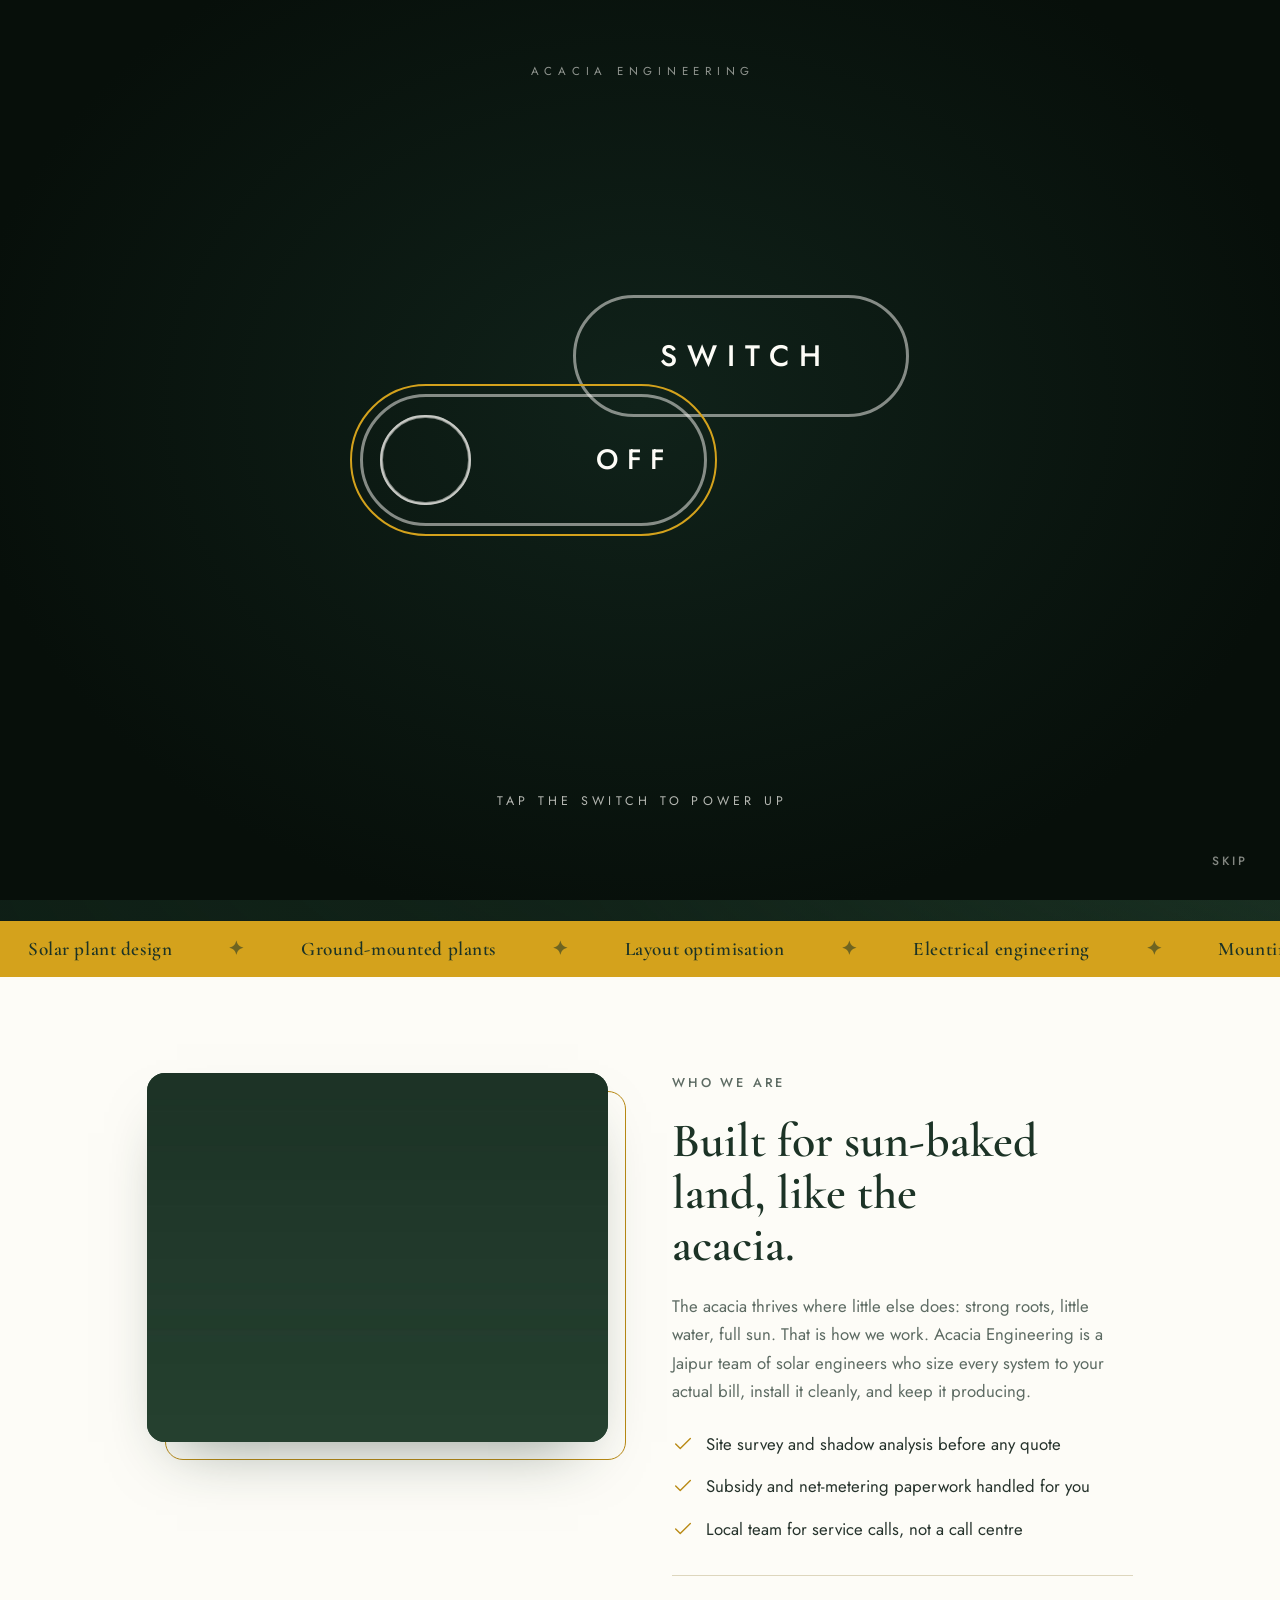
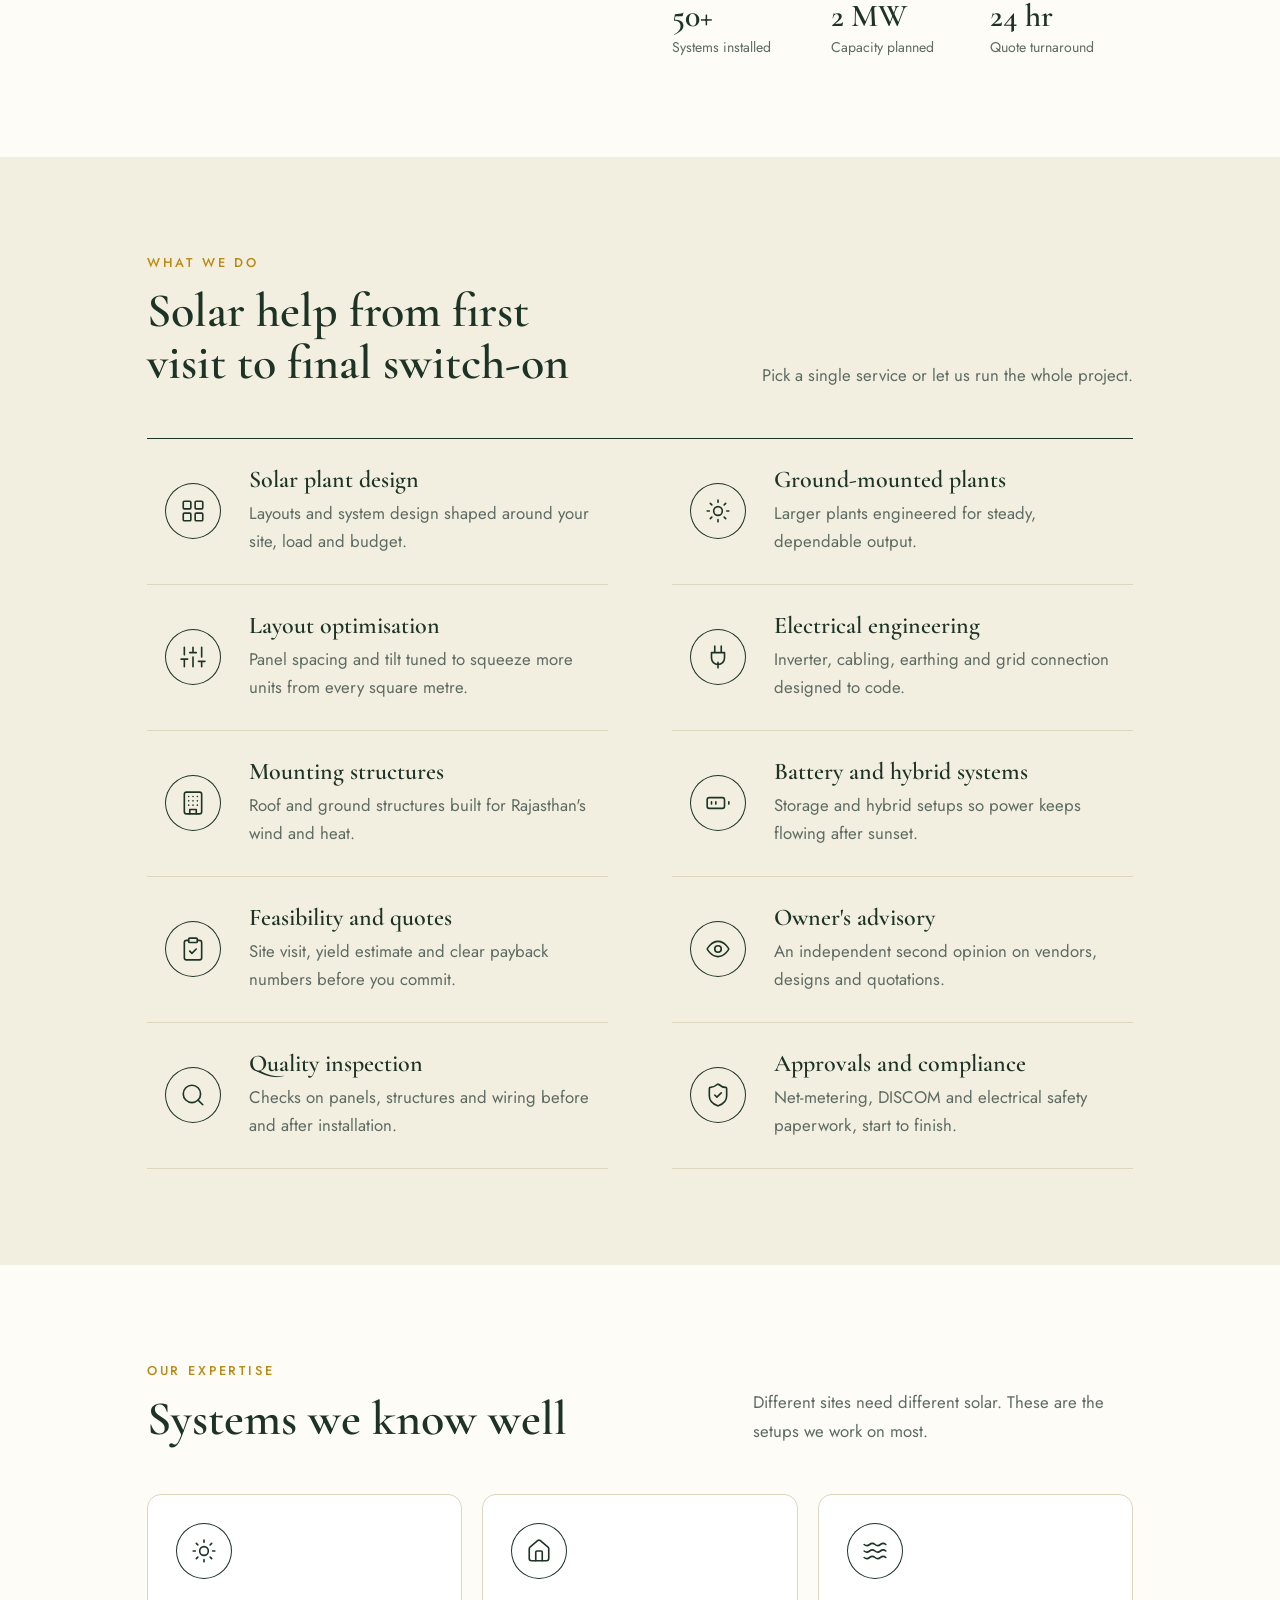
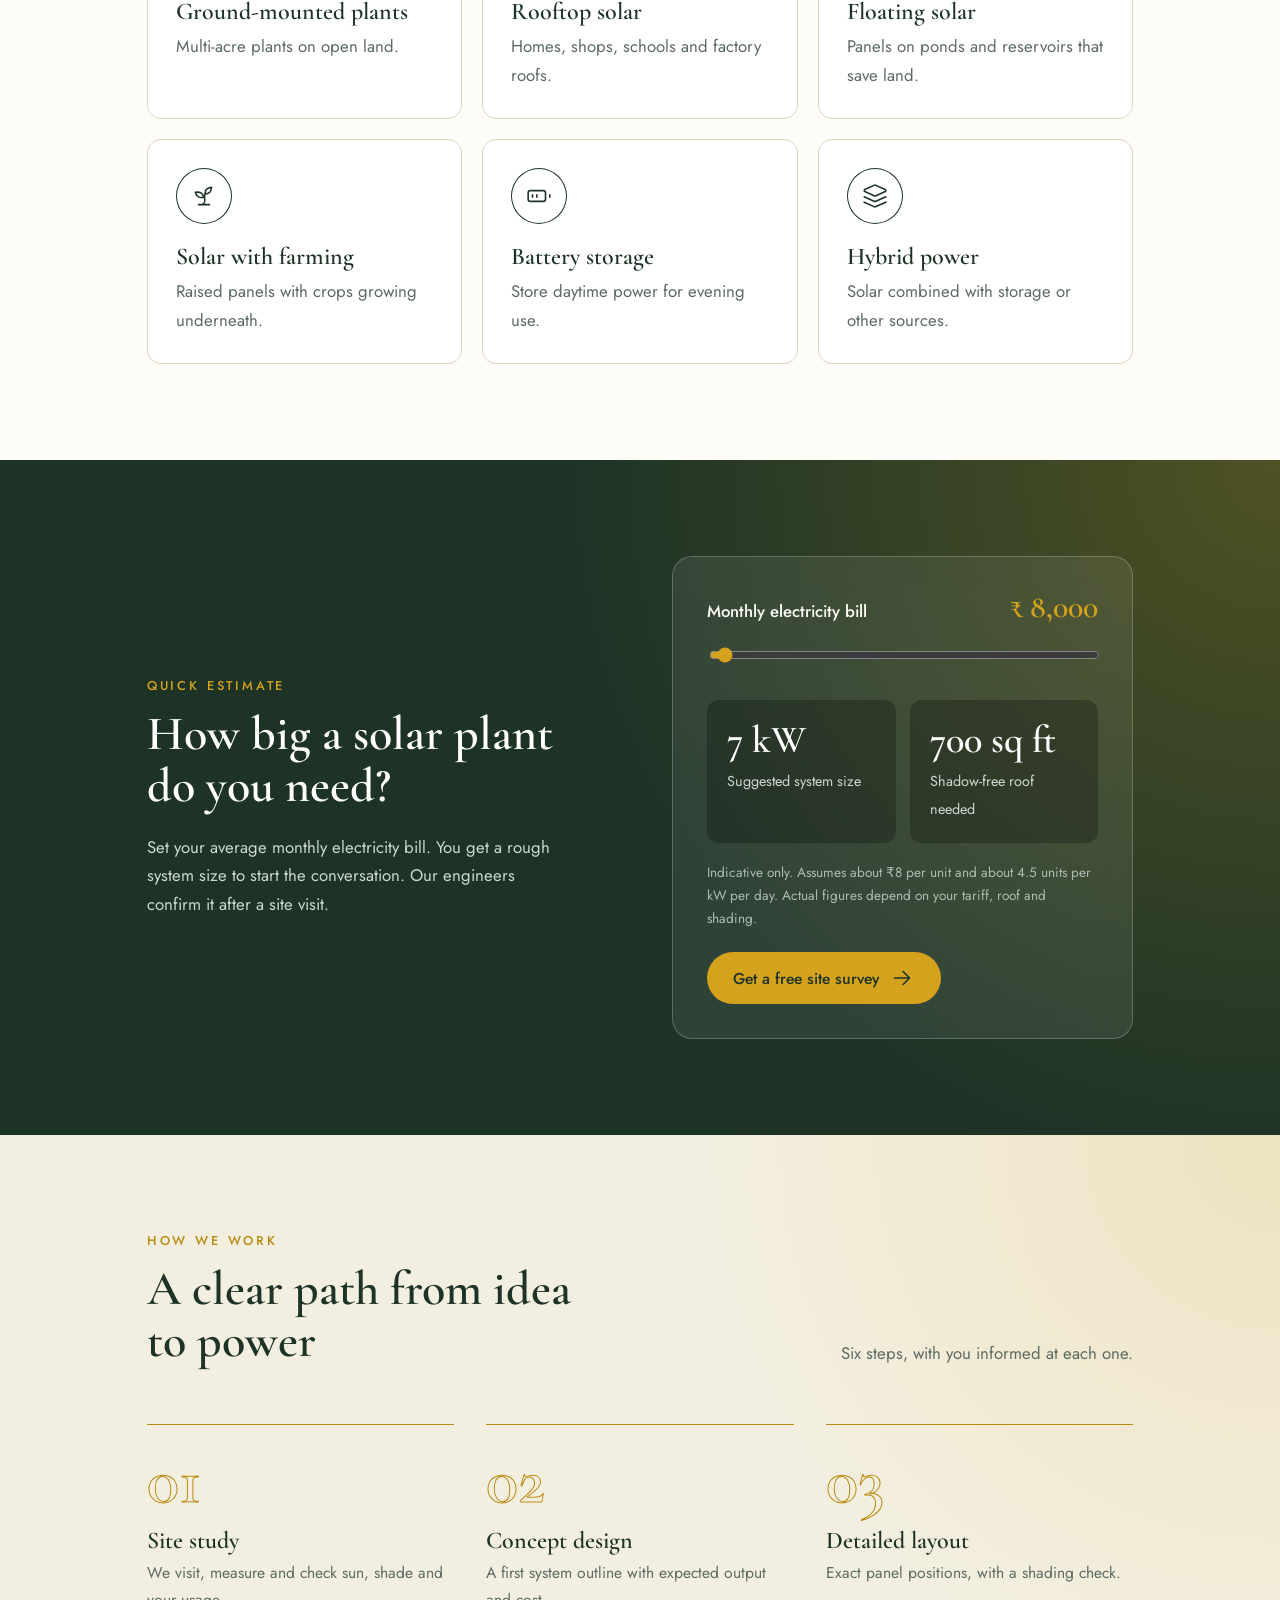
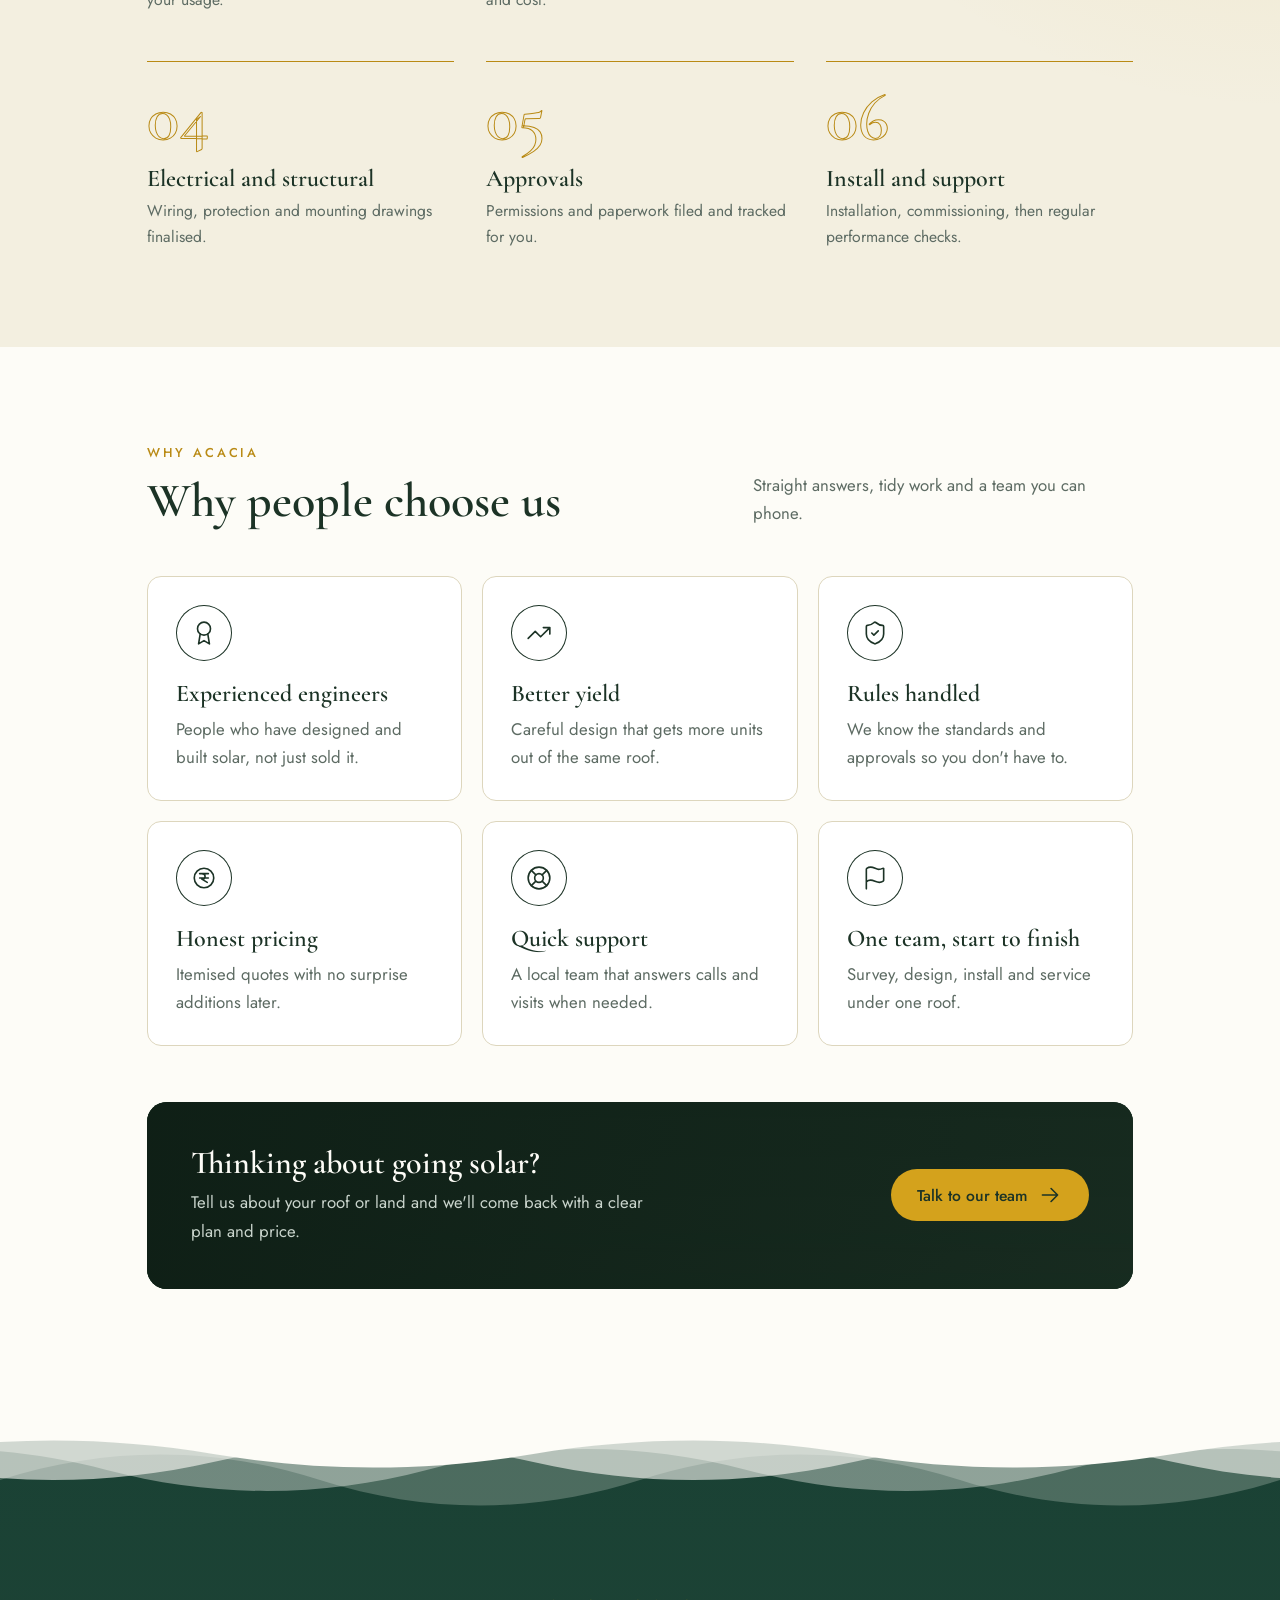
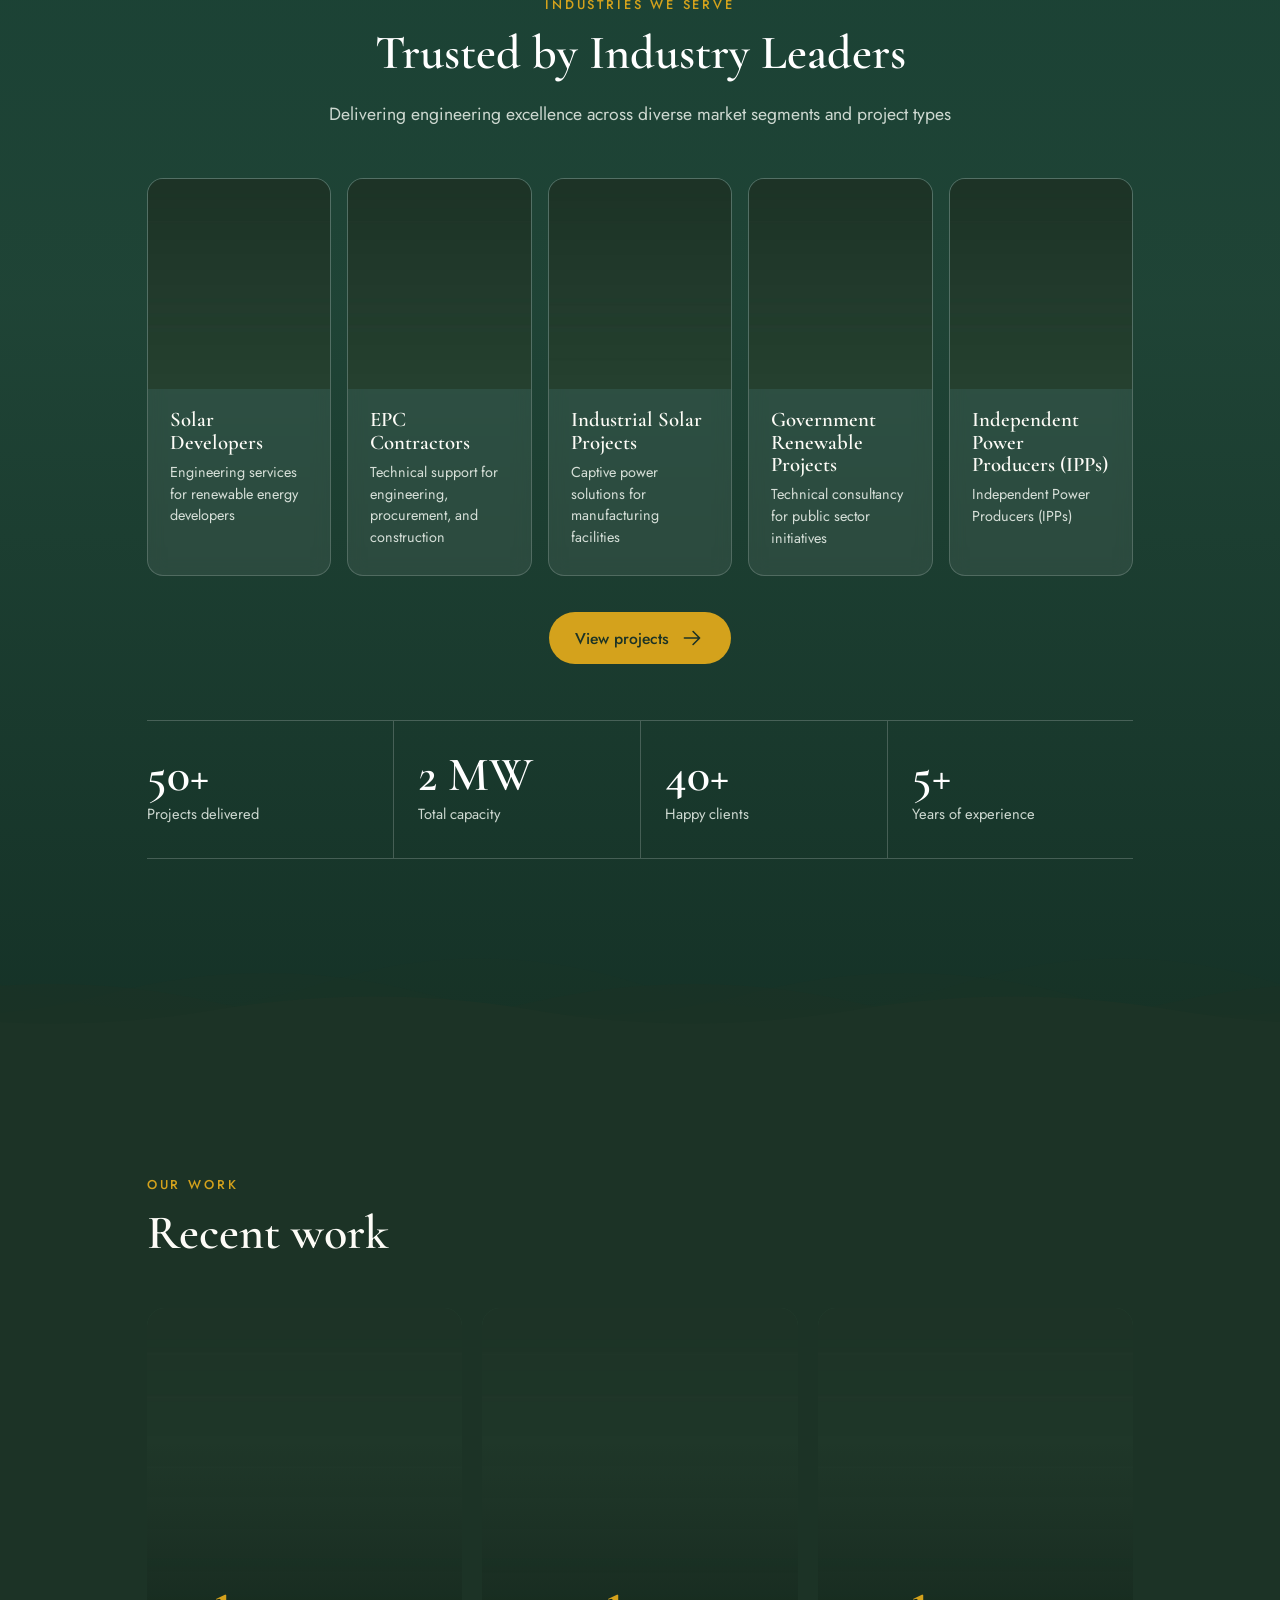
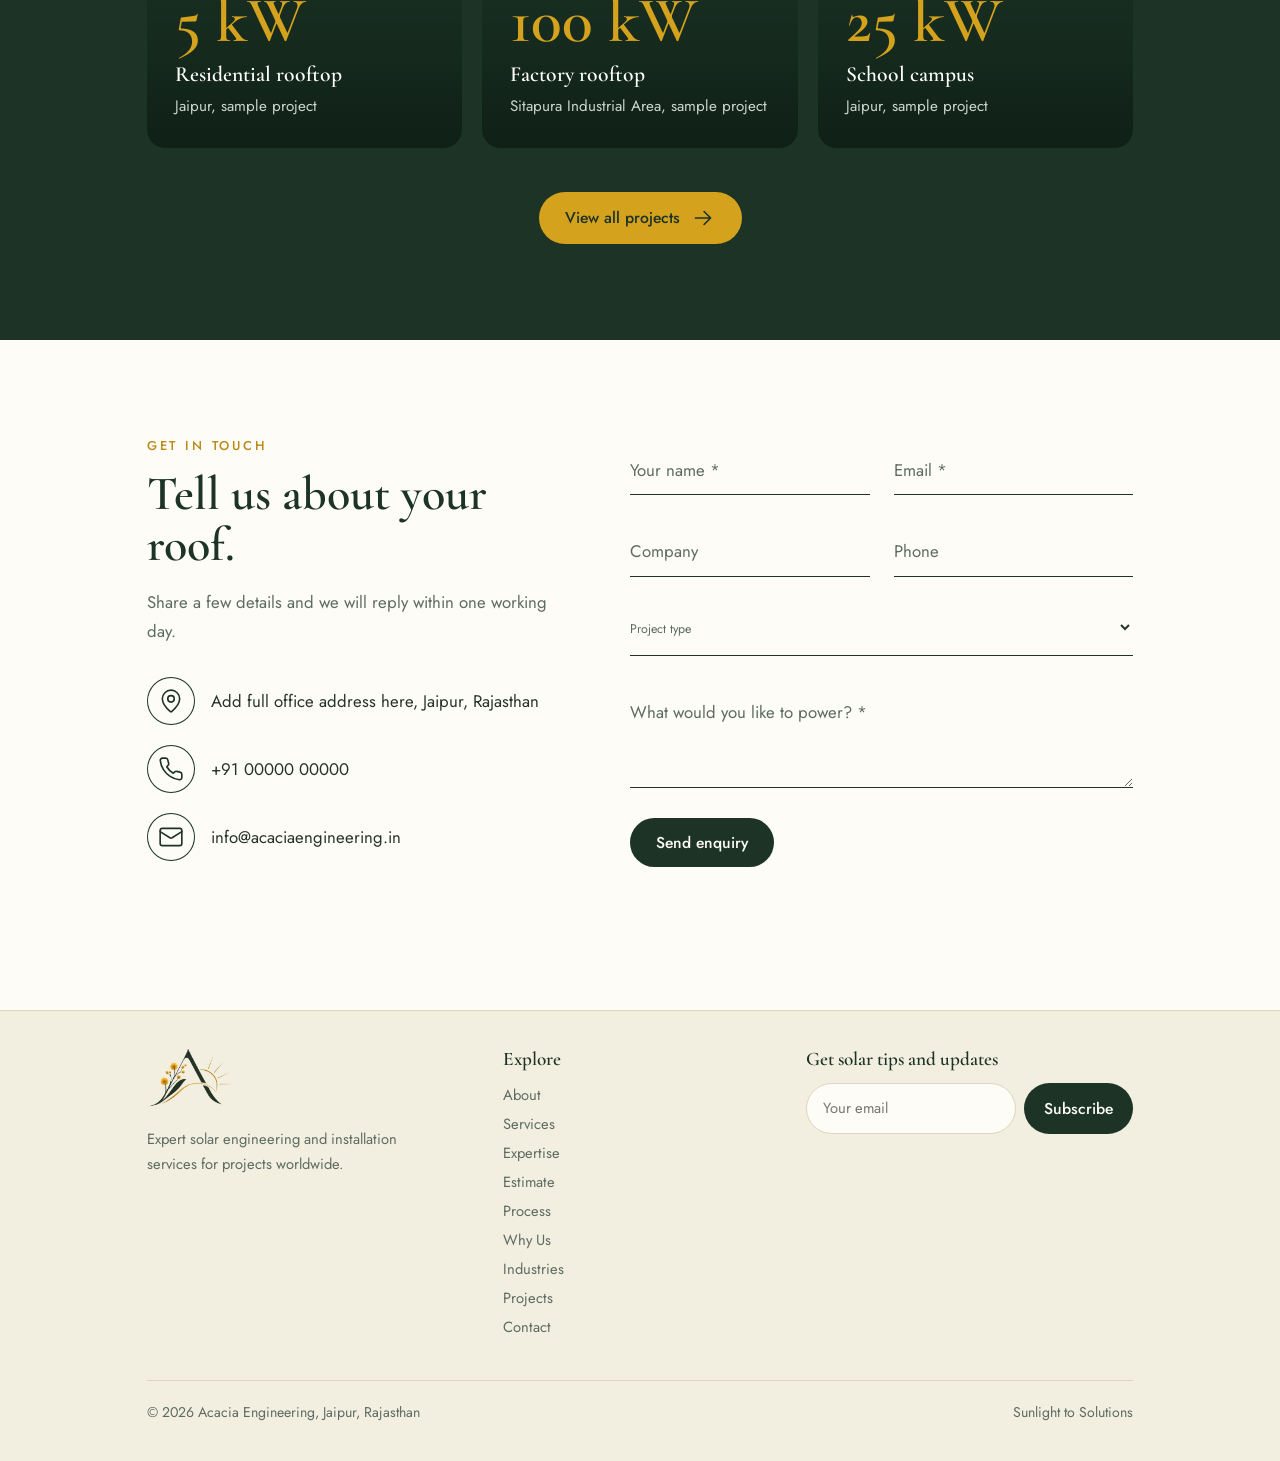
==== commit 73e4273e: "content udpates" ====
--- a/index.html
+++ b/index.html
@@ -7,7 +7,7 @@
     <title>Acacia Engineering | Solar Solutions in Jaipur</title>
     <meta
       name="description"
-      content="Solar panel design, installation and maintenance in Jaipur, Rajasthan. Sunlight to Solutions."
+      content="Solar panel design, installation and maintenance world wide. Sunlight to Solutions."
     />
     <meta name="theme-color" content="#1c3326" />
     <link rel="icon" href="assets/img/favicon.svg" type="image/svg+xml" />
--- a/css/sections.css
+++ b/css/sections.css
@@ -377,6 +377,8 @@
   }
   .fgrid a {
     display: block;
+    width: -moz-fit-content;
+    width: fit-content;
     text-decoration: none;
     margin: 4px 0;
   }
